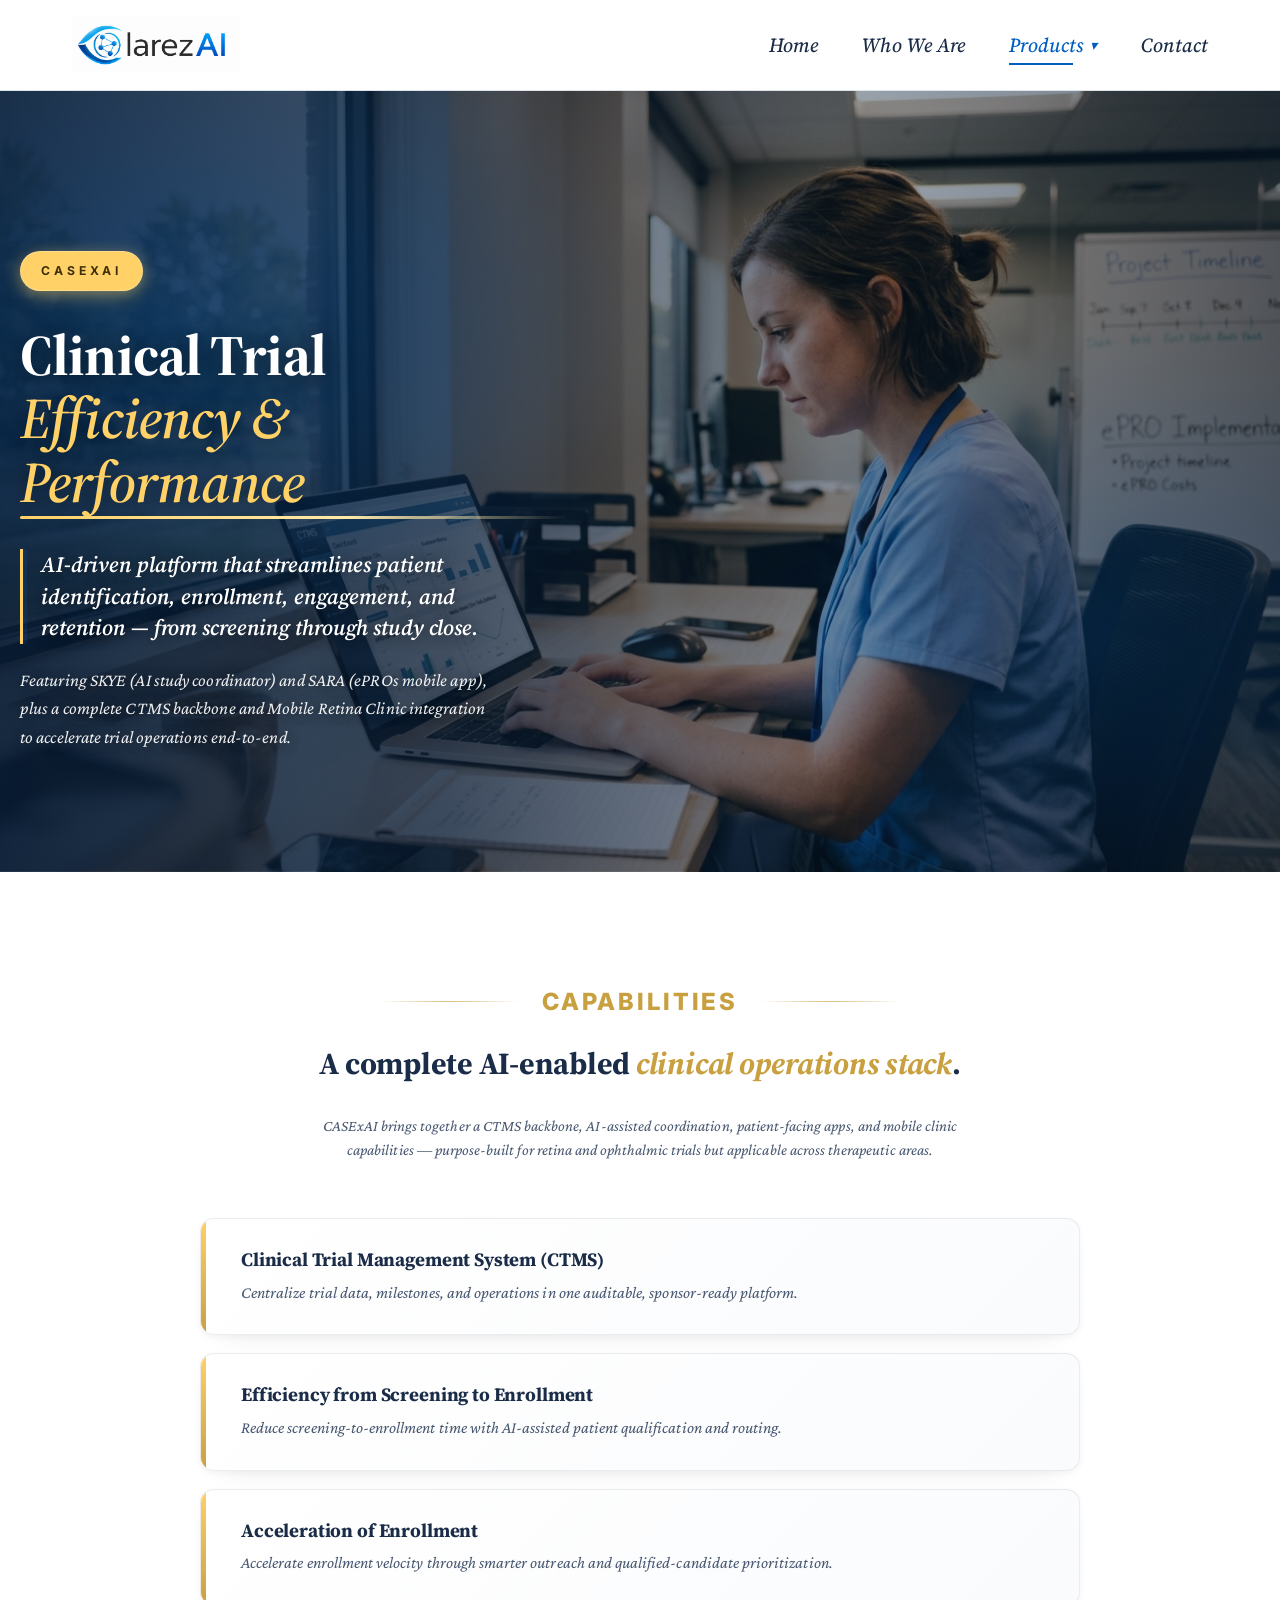
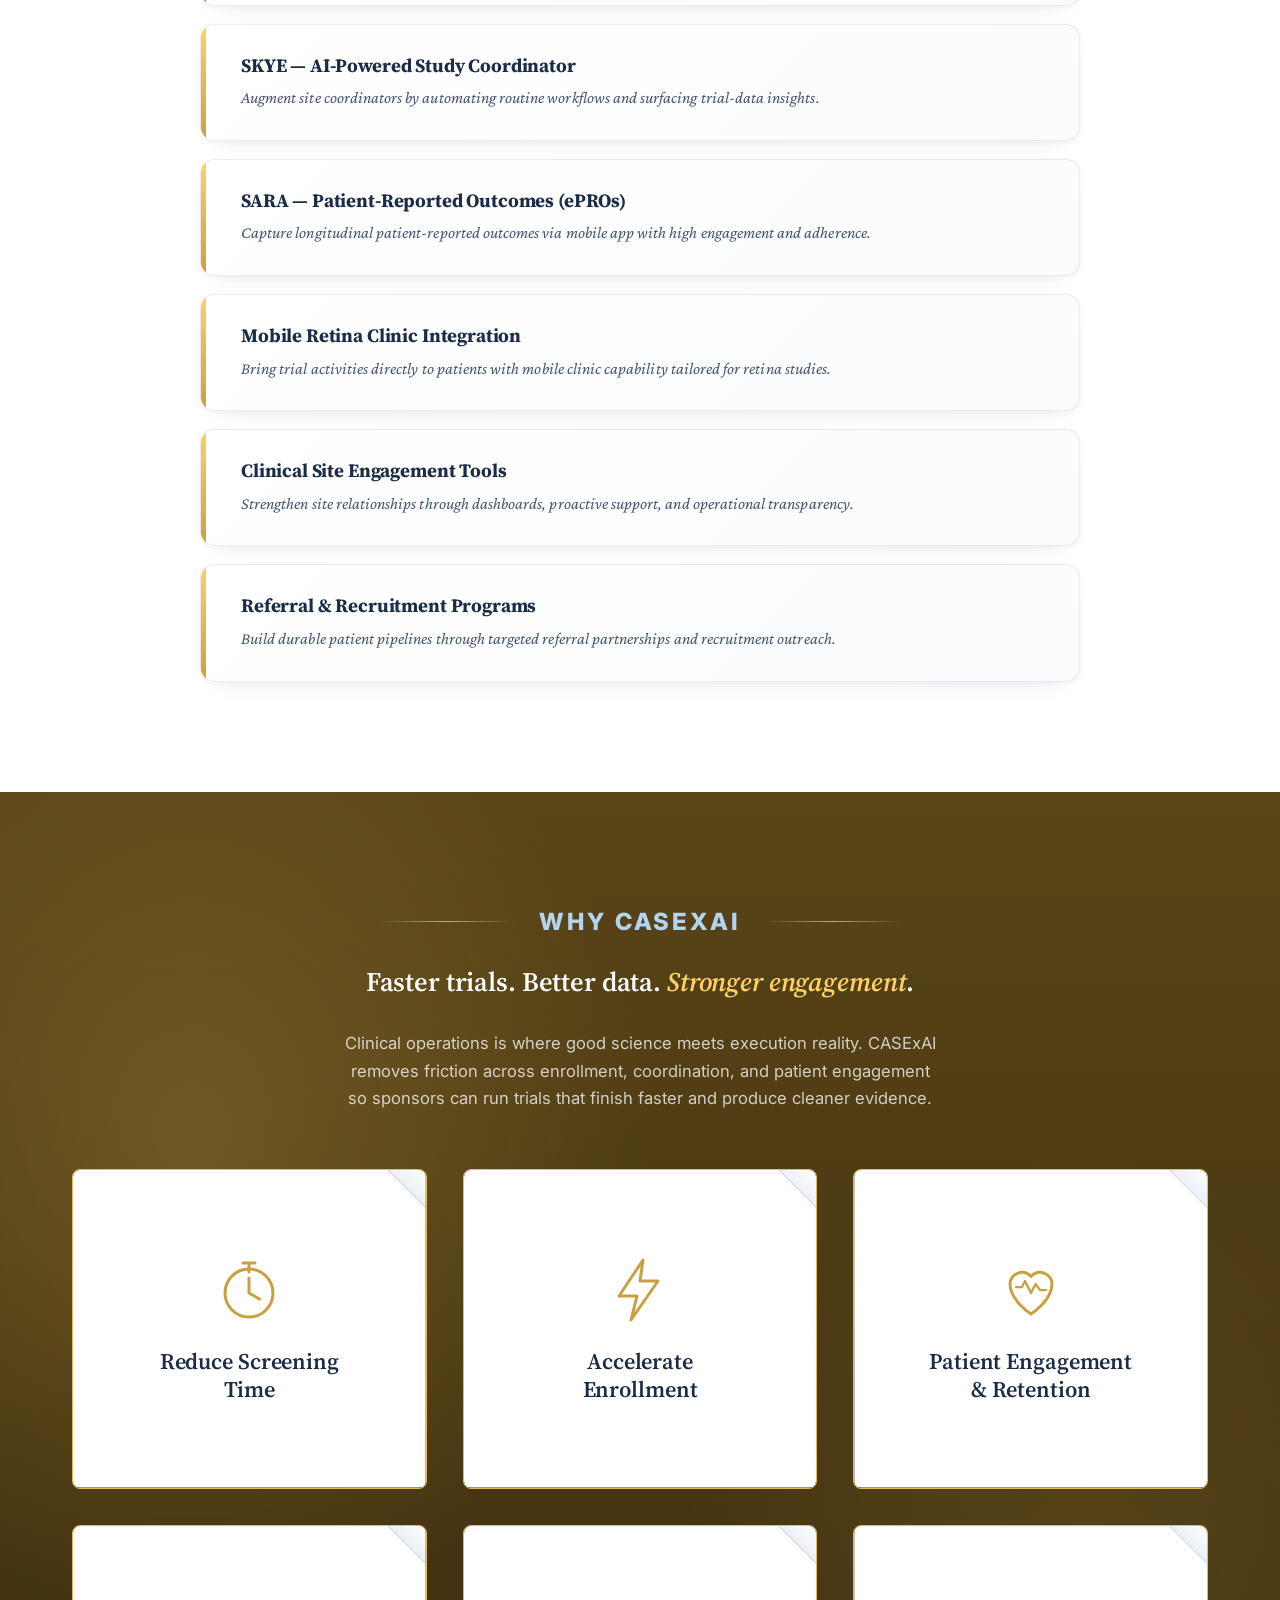
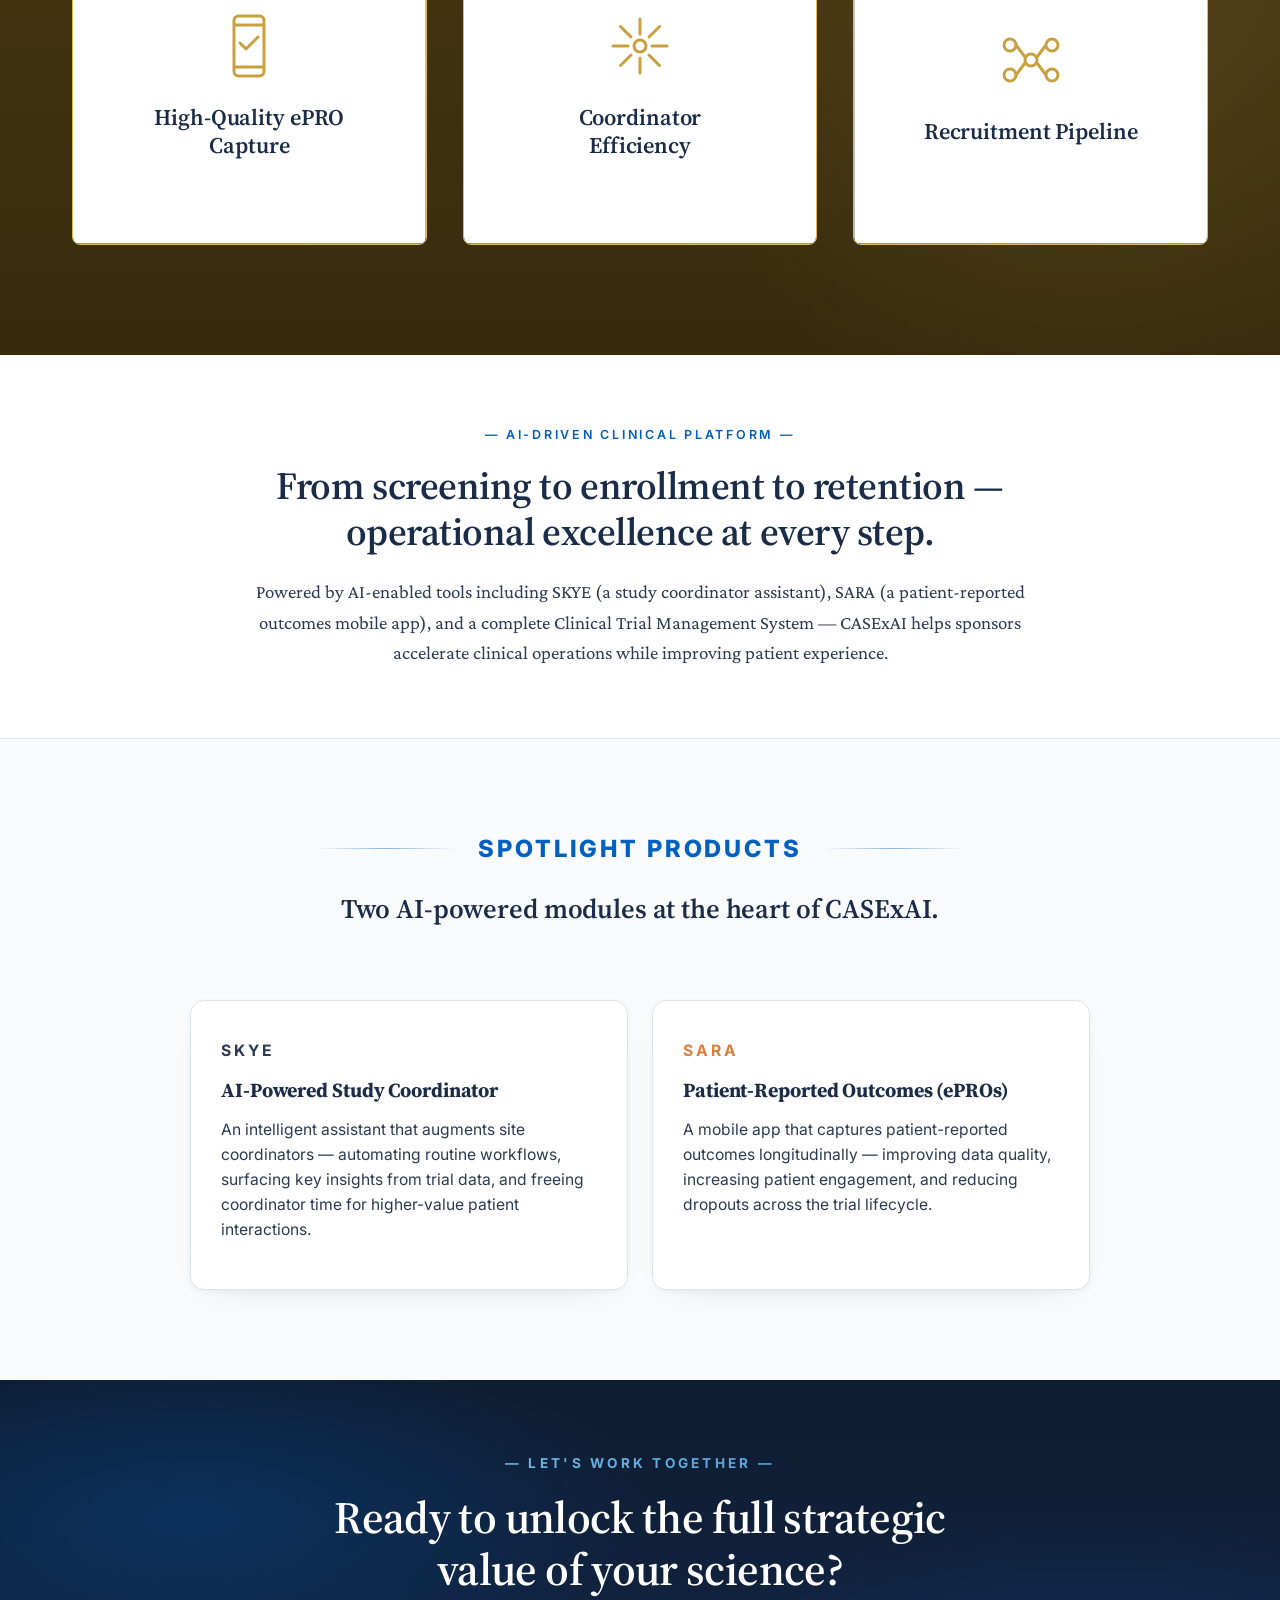
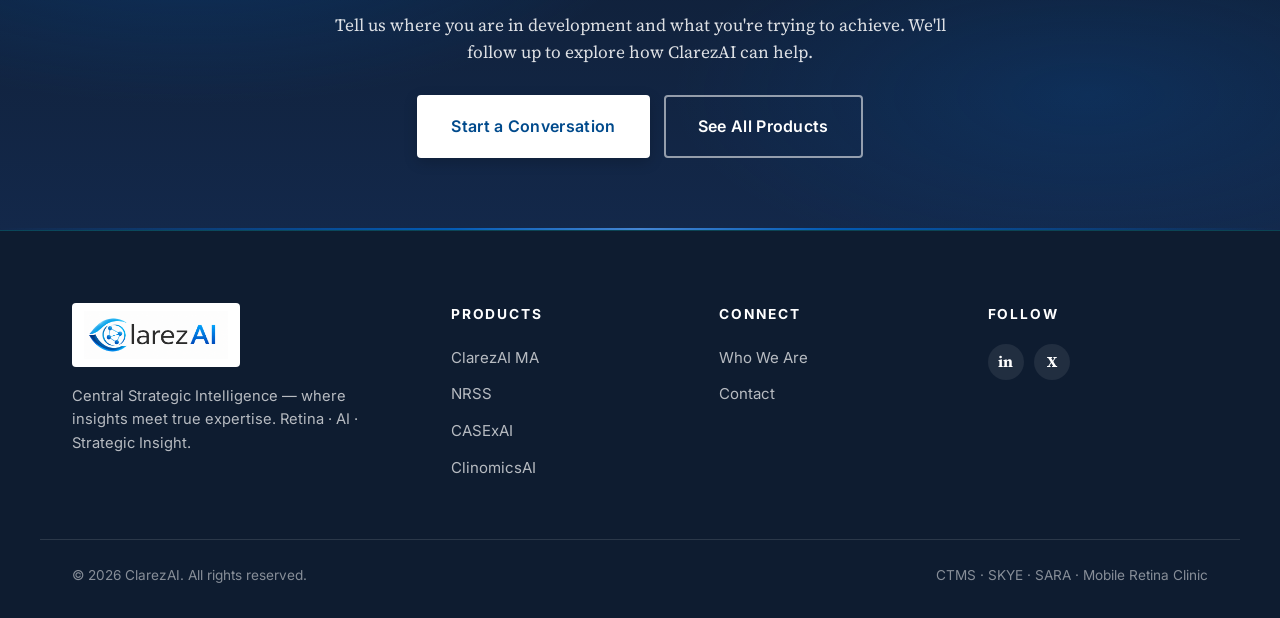
==== casexai.html @ d38abb28 "Add files via upload" ====
<!DOCTYPE html>
<html lang="en">
<head>
<meta charset="UTF-8" />
<meta name="viewport" content="width=device-width, initial-scale=1.0" />
<title>CASExAI — AI-Powered Clinical Trial Platform | ClarezAI</title>
<meta name="description" content="CASExAI is an AI-driven clinical trial platform — CTMS, SKYE study coordinator, SARA ePROs, Mobile Retina Clinic, and site engagement tools that accelerate enrollment and retention." />
<link rel="preconnect" href="https://fonts.googleapis.com" />
<link rel="preconnect" href="https://fonts.gstatic.com" crossorigin />
<link href="https://fonts.googleapis.com/css2?family=Inter:wght@300;400;500;600;700&family=Source+Serif+Pro:wght@400;600;700&family=Crimson+Pro:wght@400;500;600&display=swap" rel="stylesheet" />
<link rel="stylesheet" href="styles.css" />
<link rel="icon" href="images/ClarezAI Logo_without text.png" />
</head>
<body class="theme-casexai">

<header class="nav" id="nav">
  <div class="wrap nav__inner">
    <a class="brand" href="index.html" aria-label="ClarezAI home">
      <img src="images/ClarezAI Logo_without text.png" alt="ClarezAI" class="brand__logo" />
    </a>
    <nav class="nav__links" aria-label="Primary">
      <a href="index.html">Home</a>
      <a href="about.html">Who We Are</a>
      <div class="nav__dropdown" data-dropdown>
        <button class="nav__dropdown-toggle is-current" aria-expanded="false" aria-haspopup="true">Products <span class="nav__caret" aria-hidden="true">▾</span></button>
        <div class="nav__dropdown-menu" role="menu">
          <a href="clarezai-ma.html" role="menuitem"><strong>ClarezAI MA</strong> · Medical Affairs</a>
          <a href="nrss.html" role="menuitem"><strong>NRSS</strong> · Human Eye Model</a>
          <a href="casexai.html" class="is-current" role="menuitem"><strong>CASExAI</strong> · Clinical</a>
          <a href="clinomicsai.html" role="menuitem"><strong>ClinomicsAI</strong> · Science</a>
        </div>
      </div>
      <a href="contact.html">Contact</a>
    </nav>
    <button class="nav__toggle" id="navToggle" aria-label="Toggle menu"><span></span><span></span><span></span></button>
  </div>
</header>

<main id="top">

  <!-- ── PAGE HEADER — photo hero (matches clarezai-ma.html pattern) ── -->
  <section class="pagehead product-hero product-hero--p3 product-hero--photo" style="background-image: linear-gradient(to right, rgba(8,27,51,.92) 0%, rgba(8,27,51,.75) 35%, rgba(8,27,51,.4) 65%, rgba(8,27,51,.6) 100%), url('images/casexai-hero.png');">
    <div class="wrap pagehead__inner reveal">
      <p class="kicker product-hero__brand product-hero__brand--light">CASExAI</p>
      <h1 class="product-hero__title">Clinical Trial <em>Efficiency &amp; Performance</em></h1>
      <p class="product-hero__sub">AI-driven platform that streamlines patient identification, enrollment, engagement, and retention — from screening through study close.</p>
      <p class="pagehead__lead product-hero__lead">Featuring SKYE (AI study coordinator) and SARA (ePROs mobile app), plus a complete CTMS backbone and Mobile Retina Clinic integration to accelerate trial operations end-to-end.</p>
    </div>
  </section>

  <!-- ── CAPABILITIES — single-column list with descriptions, matches clarezai-ma.html ── -->
  <section class="cap-spotlight" id="capabilities">
    <div class="wrap">
      <header class="sec__head sec__head--center reveal replay-anim">
        <p class="kicker kicker--animated">
          <span class="kicker__line kicker__line--left" aria-hidden="true"></span>
          <span class="kicker__text">Capabilities</span>
          <span class="kicker__line kicker__line--right" aria-hidden="true"></span>
        </p>
        <h2>A complete AI-enabled <em>clinical operations stack</em>.</h2>
        <p class="sec__sub">CASExAI brings together a CTMS backbone, AI-assisted coordination, patient-facing apps, and mobile clinic capabilities — purpose-built for retina and ophthalmic trials but applicable across therapeutic areas.</p>
      </header>
      <ul class="cap-list">
        <li class="cap-list__item reveal" style="--cap-delay:.05s">
          <h3>Clinical Trial Management System (CTMS)</h3>
          <p>Centralize trial data, milestones, and operations in one auditable, sponsor-ready platform.</p>
        </li>
        <li class="cap-list__item reveal" style="--cap-delay:.12s">
          <h3>Efficiency from Screening to Enrollment</h3>
          <p>Reduce screening-to-enrollment time with AI-assisted patient qualification and routing.</p>
        </li>
        <li class="cap-list__item reveal" style="--cap-delay:.19s">
          <h3>Acceleration of Enrollment</h3>
          <p>Accelerate enrollment velocity through smarter outreach and qualified-candidate prioritization.</p>
        </li>
        <li class="cap-list__item reveal" style="--cap-delay:.26s">
          <h3>SKYE — AI-Powered Study Coordinator</h3>
          <p>Augment site coordinators by automating routine workflows and surfacing trial-data insights.</p>
        </li>
        <li class="cap-list__item reveal" style="--cap-delay:.33s">
          <h3>SARA — Patient-Reported Outcomes (ePROs)</h3>
          <p>Capture longitudinal patient-reported outcomes via mobile app with high engagement and adherence.</p>
        </li>
        <li class="cap-list__item reveal" style="--cap-delay:.40s">
          <h3>Mobile Retina Clinic Integration</h3>
          <p>Bring trial activities directly to patients with mobile clinic capability tailored for retina studies.</p>
        </li>
        <li class="cap-list__item reveal" style="--cap-delay:.47s">
          <h3>Clinical Site Engagement Tools</h3>
          <p>Strengthen site relationships through dashboards, proactive support, and operational transparency.</p>
        </li>
        <li class="cap-list__item reveal" style="--cap-delay:.54s">
          <h3>Referral &amp; Recruitment Programs</h3>
          <p>Build durable patient pipelines through targeted referral partnerships and recruitment outreach.</p>
        </li>
      </ul>
    </div>
  </section>

  <!-- ── WHY CASExAI — styled like Why Medical Affairs (dark panel + animated kicker + statement grid) ── -->
  <section class="why" id="why-casexai">
    <div class="wrap">
      <header class="sec__head sec__head--center reveal replay-anim">
        <p class="kicker kicker--animated">
          <span class="kicker__line kicker__line--left" aria-hidden="true"></span>
          <span class="kicker__text">Why CASExAI</span>
          <span class="kicker__line kicker__line--right" aria-hidden="true"></span>
        </p>
        <h2>Faster trials. Better data. <em>Stronger engagement</em>.</h2>
        <p class="sec__sub">Clinical operations is where good science meets execution reality. CASExAI removes friction across enrollment, coordination, and patient engagement so sponsors can run trials that finish faster and produce cleaner evidence.</p>
      </header>
      <div class="why__grid">
        <!-- 01 — Reduce Screening Time (stopwatch icon) -->
        <article class="why-card reveal" tabindex="0">
          <div class="why-card__back">
            <p class="why-card__reveal">Cut weeks from screening to enrollment.</p>
            <p class="why-card__detail">AI-assisted qualification routes the right candidates to the right protocols faster — shrinking the screening funnel without sacrificing data quality.</p>
          </div>
          <div class="why-card__front">
            <div class="why-card__icon" aria-hidden="true">
              <svg viewBox="0 0 48 48" fill="none"><circle cx="24" cy="26" r="16" stroke="currentColor" stroke-width="2"/><path d="M24 16v10l7 4" stroke="currentColor" stroke-width="2" stroke-linecap="round" stroke-linejoin="round"/><path d="M20 6h8M24 6v6" stroke="currentColor" stroke-width="2" stroke-linecap="round"/></svg>
            </div>
            <h3>Reduce Screening Time</h3>
          </div>
          <span class="why-card__peel" aria-hidden="true"></span>
        </article>

        <!-- 02 — Accelerate Enrollment (lightning bolt) -->
        <article class="why-card reveal" tabindex="0">
          <div class="why-card__back">
            <p class="why-card__reveal">Accelerate enrollment velocity.</p>
            <p class="why-card__detail">Smarter outreach, qualified-candidate prioritization, and referral pipeline integration get more patients enrolled per week.</p>
          </div>
          <div class="why-card__front">
            <div class="why-card__icon" aria-hidden="true">
              <svg viewBox="0 0 48 48" fill="none"><path d="M26 4L10 28h12l-4 16 18-26H24l2-14z" stroke="currentColor" stroke-width="2" stroke-linecap="round" stroke-linejoin="round"/></svg>
            </div>
            <h3>Accelerate Enrollment</h3>
          </div>
          <span class="why-card__peel" aria-hidden="true"></span>
        </article>

        <!-- 03 — Patient Engagement & Retention (heart with pulse) -->
        <article class="why-card reveal" tabindex="0">
          <div class="why-card__back">
            <p class="why-card__reveal">Keep patients engaged through study close.</p>
            <p class="why-card__detail">SARA ePROs and the Mobile Retina Clinic reduce visit burden — boosting engagement and lowering dropout rates across the trial lifecycle.</p>
          </div>
          <div class="why-card__front">
            <div class="why-card__icon" aria-hidden="true">
              <svg viewBox="0 0 48 48" fill="none"><path d="M24 40s-14-9-14-20a8 8 0 0114-5 8 8 0 0114 5c0 11-14 20-14 20z" stroke="currentColor" stroke-width="2" stroke-linejoin="round"/><path d="M14 22h4l2-4 4 8 3-6 3 4h4" stroke="currentColor" stroke-width="1.5" stroke-linecap="round" stroke-linejoin="round"/></svg>
            </div>
            <h3>Patient Engagement &amp; Retention</h3>
          </div>
          <span class="why-card__peel" aria-hidden="true"></span>
        </article>

        <!-- 04 — High-Quality ePRO (mobile phone with check) -->
        <article class="why-card reveal" tabindex="0">
          <div class="why-card__back">
            <p class="why-card__reveal">Higher-quality longitudinal ePRO capture.</p>
            <p class="why-card__detail">Digital ePRO via SARA captures patient-reported outcomes with high adherence — cleaner data with fewer manual-entry errors.</p>
          </div>
          <div class="why-card__front">
            <div class="why-card__icon" aria-hidden="true">
              <svg viewBox="0 0 48 48" fill="none"><rect x="14" y="4" width="20" height="40" rx="3" stroke="currentColor" stroke-width="2"/><path d="M14 10h20M14 38h20" stroke="currentColor" stroke-width="2"/><path d="M18 22l4 4 8-8" stroke="currentColor" stroke-width="2" stroke-linecap="round" stroke-linejoin="round"/></svg>
            </div>
            <h3>High-Quality ePRO Capture</h3>
          </div>
          <span class="why-card__peel" aria-hidden="true"></span>
        </article>

        <!-- 05 — Coordinator Efficiency (sparkle/AI icon) -->
        <article class="why-card reveal" tabindex="0">
          <div class="why-card__back">
            <p class="why-card__reveal">Coordinator capacity, freed for patient care.</p>
            <p class="why-card__detail">SKYE automates routine workflows so site coordinators can focus on high-value patient interactions instead of paperwork.</p>
          </div>
          <div class="why-card__front">
            <div class="why-card__icon" aria-hidden="true">
              <svg viewBox="0 0 48 48" fill="none"><path d="M24 6v10M24 32v10M6 24h10M32 24h10M11 11l7 7M30 30l7 7M11 37l7-7M30 18l7-7" stroke="currentColor" stroke-width="2" stroke-linecap="round"/><circle cx="24" cy="24" r="4" stroke="currentColor" stroke-width="2"/></svg>
            </div>
            <h3>Coordinator Efficiency</h3>
          </div>
          <span class="why-card__peel" aria-hidden="true"></span>
        </article>

        <!-- 06 — Recruitment Pipeline (network nodes) -->
        <article class="why-card reveal" tabindex="0">
          <div class="why-card__back">
            <p class="why-card__reveal">A durable recruitment pipeline.</p>
            <p class="why-card__detail">Targeted referral partnerships and site engagement tools build sustainable patient pipelines that scale across studies and indications.</p>
          </div>
          <div class="why-card__front">
            <div class="why-card__icon" aria-hidden="true">
              <svg viewBox="0 0 48 48" fill="none"><circle cx="10" cy="14" r="4" stroke="currentColor" stroke-width="2"/><circle cx="10" cy="34" r="4" stroke="currentColor" stroke-width="2"/><circle cx="24" cy="24" r="4" stroke="currentColor" stroke-width="2"/><circle cx="38" cy="14" r="4" stroke="currentColor" stroke-width="2"/><circle cx="38" cy="34" r="4" stroke="currentColor" stroke-width="2"/><path d="M14 14l6 8M14 34l6-8M28 22l6-8M28 26l6 8" stroke="currentColor" stroke-width="2"/></svg>
            </div>
            <h3>Recruitment Pipeline</h3>
          </div>
          <span class="why-card__peel" aria-hidden="true"></span>
        </article>
      </div>
    </div>
  </section>

  <!-- ── INTRO (kept from original page) ── -->
  <section class="product-intro">
    <div class="wrap product-intro__inner reveal">
      <p class="kicker">— AI-Driven Clinical Platform —</p>
      <h2>From screening to enrollment to retention — operational excellence at every step.</h2>
      <p class="lead">Powered by AI-enabled tools including SKYE (a study coordinator assistant), SARA (a patient-reported outcomes mobile app), and a complete Clinical Trial Management System — CASExAI helps sponsors accelerate clinical operations while improving patient experience.</p>
    </div>
  </section>

  <section class="pillars">
    <div class="wrap">
      <header class="sec__head sec__head--center reveal">
        <p class="kicker kicker--animated">
          <span class="kicker__line kicker__line--left" aria-hidden="true"></span>
          <span class="kicker__text">Spotlight Products</span>
          <span class="kicker__line kicker__line--right" aria-hidden="true"></span>
        </p>
        <h2>Two AI-powered modules at the heart of CASExAI.</h2>
      </header>
      <div class="pillars__grid pillars__grid--two">
        <article class="pillar-card pillar-card--p1 reveal">
          <p class="pillar-card__tag">SKYE</p>
          <h3>AI-Powered Study Coordinator</h3>
          <p>An intelligent assistant that augments site coordinators — automating routine workflows, surfacing key insights from trial data, and freeing coordinator time for higher-value patient interactions.</p>
        </article>
        <article class="pillar-card pillar-card--p2 reveal">
          <p class="pillar-card__tag">SARA</p>
          <h3>Patient-Reported Outcomes (ePROs)</h3>
          <p>A mobile app that captures patient-reported outcomes longitudinally — improving data quality, increasing patient engagement, and reducing dropouts across the trial lifecycle.</p>
        </article>
      </div>
    </div>
  </section>

  <section class="cta">
    <div class="wrap cta__inner reveal">
      <p class="cta__eyebrow">— Let's Work Together —</p>
      <h2>Ready to unlock the full strategic value of your science?</h2>
      <p class="cta__lead">Tell us where you are in development and what you're trying to achieve. We'll follow up to explore how ClarezAI can help.</p>
      <div class="cta__actions">
        <a href="contact.html" class="btn btn--solid btn--lg">Start a Conversation</a>
        <a href="index.html#products" class="btn btn--ghost btn--lg">See All Products</a>
      </div>
    </div>
  </section>

</main>

<footer class="footer">
  <div class="wrap footer__top">
    <div class="footer__col footer__brand">
      <img src="images/ClarezAI Logo_without text.png" alt="ClarezAI" class="footer__logo" />
      <p>Central Strategic Intelligence — where insights meet true expertise. Retina · AI · Strategic Insight.</p>
    </div>
    <div class="footer__col">
      <h4>Products</h4>
      <ul>
        <li><a href="clarezai-ma.html">ClarezAI MA</a></li>
        <li><a href="nrss.html">NRSS</a></li>
        <li><a href="casexai.html">CASExAI</a></li>
        <li><a href="clinomicsai.html">ClinomicsAI</a></li>
      </ul>
    </div>
    <div class="footer__col">
      <h4>Connect</h4>
      <ul>
        <li><a href="about.html">Who We Are</a></li>
        <li><a href="contact.html">Contact</a></li>
      </ul>
    </div>
    <div class="footer__col">
      <h4>Follow</h4>
      <ul class="footer__social">
        <li><a href="#" aria-label="LinkedIn">in</a></li>
        <li><a href="#" aria-label="Twitter / X">X</a></li>
      </ul>
    </div>
  </div>
  <div class="wrap footer__bottom">
    <span>© 2026 ClarezAI. All rights reserved.</span>
    <span>CTMS · SKYE · SARA · Mobile Retina Clinic</span>
  </div>
</footer>

<script src="script.js"></script>
</body>
</html>
---- styles.css ----
/* ░░░░░░░░░░░░░░░░░░░░░░░░░░░░░░░░░░░░░░░░░░░░░░░░░░░
   ClarezAI — Lockwood-inspired site
   Teal + Navy on light, clean cards, modern serif/sans pairing
   ░░░░░░░░░░░░░░░░░░░░░░░░░░░░░░░░░░░░░░░░░░░░░░░░░░░ */

:root{
  --navy:      #1a2c47;
  --navy-deep: #0e1c30;
  --navy-soft: #2a3e5c;
  --teal:      #0060c0;   /* primary accent — derived from the "AI" of the logo */
  --teal-dk:   #004a8c;
  --teal-soft: #b3d4f0;
  --bg:        #ffffff;
  --bg-2:      #f3f4f6;
  --bg-3:      #eaeef2;
  --text:      #3b4a5e;
  --muted:     #7a8896;
  --rule:      #dde3eb;

  --serif: "Source Serif Pro", Georgia, serif;
  --sans:  "Inter", -apple-system, BlinkMacSystemFont, "Segoe UI", sans-serif;

  --maxw: 1200px;
  --ease: cubic-bezier(.22,.61,.36,1);
}

*{box-sizing:border-box;margin:0;padding:0}
html{scroll-behavior:smooth}
body{
  font-family:var(--sans);
  background:var(--bg);
  color:var(--text);
  line-height:1.65;
  font-size:16px;
  -webkit-font-smoothing:antialiased;
  overflow-x:hidden;
}
.wrap{max-width:var(--maxw);margin:0 auto;padding:0 32px}
a{color:inherit;text-decoration:none}
img{max-width:100%;display:block}

::selection{background:var(--teal);color:#fff}

/* ── shared section components ── */
.kicker{
  font-family:var(--sans);
  font-size:.78rem;
  font-weight:600;
  letter-spacing:.22em;
  text-transform:uppercase;
  color:var(--teal);
  margin-bottom:18px;
}
h2{
  font-family:var(--serif);
  font-weight:700;
  font-size:clamp(1.9rem,3.8vw,2.8rem);
  line-height:1.18;
  color:var(--navy);
  letter-spacing:-.012em;
}
h3{
  font-family:var(--serif);
  font-weight:600;
  font-size:1.3rem;
  line-height:1.32;
  color:var(--navy);
  letter-spacing:-.005em;
}
.lead{
  font-family:var(--sans);
  font-size:1.05rem;
  font-weight:400;
  color:#111111;
  line-height:1.65;
  margin-top:18px;
}
.lead + .lead{margin-top:16px}

/* Stylish editorial lead used in the About / prop section */
.prop__lead{
  font-family:'Crimson Pro',Georgia,serif;
  font-size:clamp(1.2rem,1.7vw,1.45rem);
  font-weight:400;
  color:#0e1c30;
  line-height:1.55;
  letter-spacing:-.003em;
  margin:24px auto 0;
  max-width:62ch;
}
.prop__lead em{
  font-style:italic;
  font-weight:500;
  color:var(--navy);
}
.prop__lead .prop__brand{
  font-family:var(--serif);
  font-weight:700;
  font-style:normal;
  letter-spacing:.005em;
  color:var(--navy);
  white-space:nowrap;
}
.prop__lead .prop__brand-ai{color:var(--teal);margin-left:1px}
.prop__lead .prop__accent{
  font-style:italic;
  font-weight:600;
  background:linear-gradient(90deg,var(--teal) 0%,var(--teal-dk) 100%);
  -webkit-background-clip:text;
  background-clip:text;
  -webkit-text-fill-color:transparent;
  position:relative;
}
.prop__lead .prop__accent::after{
  content:"";
  position:absolute;
  left:0;right:0;bottom:-3px;
  height:2px;
  background:linear-gradient(90deg,transparent,var(--teal),transparent);
  border-radius:2px;
  opacity:.55;
}
.sec__head{margin-bottom:56px;max-width:720px}
.sec__head--center{margin-inline:auto;text-align:center}
.sec__sub{
  font-size:1.04rem;
  color:var(--muted);
  margin-top:14px;
  max-width:60ch;
}
.sec__head--center .sec__sub{margin-inline:auto}

/* ── buttons ── */
.btn{
  display:inline-flex;
  align-items:center;
  gap:8px;
  font-family:var(--sans);
  font-size:.95rem;
  font-weight:600;
  padding:13px 26px;
  border-radius:4px;
  border:2px solid transparent;
  cursor:pointer;
  letter-spacing:.02em;
  transition:all .25s var(--ease);
  white-space:nowrap;
}
.btn--lg{padding:16px 32px;font-size:1rem}
.btn--solid{background:var(--teal);color:#fff;border-color:var(--teal)}
.btn--solid:hover{background:var(--teal-dk);border-color:var(--teal-dk);transform:translateY(-2px);box-shadow:0 12px 28px -12px rgba(0,96,192,.55)}
.btn--ghost{background:transparent;color:var(--navy);border-color:var(--navy)}
.btn--ghost:hover{background:var(--navy);color:#fff;transform:translateY(-2px)}

.link-arrow{
  display:inline-flex;
  align-items:center;
  gap:6px;
  font-weight:600;
  color:var(--teal);
  font-size:.95rem;
  letter-spacing:.01em;
  transition:gap .25s var(--ease),color .25s var(--ease);
  margin-top:18px;
}
.link-arrow:hover{color:var(--teal-dk);gap:12px}

/* ─────────────────────────────────────────
   NAVIGATION
   ───────────────────────────────────────── */
.nav{
  position:sticky;
  top:0;
  z-index:100;
  background:rgba(255,255,255,.97);
  border-bottom:1px solid var(--rule);
  backdrop-filter:blur(10px);
}
.nav__inner{display:flex;align-items:center;justify-content:space-between;height:90px}
.brand__logo{height:56px;width:auto;transition:transform .25s var(--ease)}
.brand:hover .brand__logo{transform:translateY(-1px)}
.nav__links{display:flex;align-items:center;gap:44px}
.nav__links a{
  font-family:var(--serif);
  font-style:italic;
  font-size:1.25rem;
  font-weight:500;
  color:var(--navy);
  letter-spacing:.005em;
  position:relative;
  transition:color .2s var(--ease);
}
.nav__links a::after{
  content:"";
  position:absolute;
  left:0;right:100%;bottom:-4px;
  height:2px;background:var(--teal);
  transition:right .25s var(--ease);
}
.nav__links a:hover{color:var(--teal)}
.nav__links a:hover::after{right:0}
.nav__cta{
  background:var(--teal);
  color:#fff !important;
  padding:10px 22px;
  border-radius:4px;
  font-weight:600;
}
.nav__cta:hover{background:var(--teal-dk);transform:translateY(-1px)}
.nav__toggle{display:none;background:none;border:none;cursor:pointer;width:32px;height:28px;flex-direction:column;gap:6px;align-items:center;justify-content:center}
.nav__toggle span{width:24px;height:2px;background:var(--navy);transition:transform .25s var(--ease)}

/* ─────────────────────────────────────────
   HERO — exactly as in Initial Code for Design 2
   ───────────────────────────────────────── */
.hero{position:relative;padding:0 0 22vh;overflow:hidden;aspect-ratio:1365/768;min-height:420px;display:flex;flex-direction:column;justify-content:flex-end;background-color:#0a1428}
.hero__bg{position:absolute;inset:0;background-image:url('images/home-hero.png');background-size:contain;background-position:center;background-repeat:no-repeat;background-color:#0a1428;pointer-events:none}
.hero__particles{position:absolute;inset:0;width:100%;height:100%;pointer-events:none;mix-blend-mode:screen}
.hero__veil{position:absolute;inset:0;background:
  linear-gradient(90deg, rgba(8,20,40,.85) 0%, rgba(8,20,40,.62) 28%, rgba(8,20,40,.18) 52%, transparent 72%),
  linear-gradient(180deg, transparent 94%, var(--bg) 100%);
  pointer-events:none}
.hero__inner{position:relative;max-width:620px;margin:0 0 0 8%;text-align:left;padding-bottom:0}

/* Editorial premium title — Source Serif Pro with cyan-teal gradient on the italic accent */
.hero__title{
  font-family:'Source Serif Pro',Georgia,serif;
  font-weight:600;
  font-size:clamp(2.2rem,4vw,3.6rem);
  line-height:1.08;
  letter-spacing:-.018em;
  color:#f4f9ff;
  text-shadow:0 2px 28px rgba(8,20,40,.85),0 0 60px rgba(8,20,40,.4);
  margin:0;
}
.hero__title em{
  font-family:'Crimson Pro','Source Serif Pro',Georgia,serif;
  font-style:italic;
  font-weight:700;
  background:linear-gradient(120deg,#00D1D1 0%,#4a90e2 60%,#7fc9dc 100%);
  -webkit-background-clip:text;background-clip:text;-webkit-text-fill-color:transparent;
  -webkit-text-stroke:0.7px rgba(212,220,232,.85);
  paint-order:stroke fill;
  text-shadow:none;
  filter:drop-shadow(0 0 28px rgba(0,209,209,.55))
         drop-shadow(0 0 10px rgba(212,220,232,.4))
         drop-shadow(0 2px 6px rgba(8,20,40,.45));
}

/* Lead paragraph — Source Serif Pro for elegant editorial reading */
.hero__lead{
  font-family:'Source Serif Pro',Georgia,serif;
  font-style:normal;
  font-weight:400;
  font-size:clamp(1.24rem,1.75vw,1.55rem);
  color:#f4f8ff;
  max-width:56ch;
  margin:30px 0 0;
  text-shadow:0 2px 14px rgba(8,20,40,.95),0 0 28px rgba(8,20,40,.7),0 1px 2px rgba(0,0,0,.5);
  line-height:1.55;
  letter-spacing:-.005em;
}
.hero__lead em{
  font-family:'Crimson Pro',Georgia,serif;
  font-style:italic;
  font-weight:500;
  color:#b3e8e8;
  text-shadow:0 0 16px rgba(0,209,209,.4),0 2px 14px rgba(8,20,40,.85);
}
.hero__lead-brand{
  font-family:'Source Serif Pro',Georgia,serif;
  font-size:1.12em;
  font-weight:700;
  font-style:normal;
  letter-spacing:-.012em;
  color:#ffffff;
  text-shadow:0 2px 18px rgba(8,20,40,.75);
  padding:0 .04em;
}
.hero__lead-brand__ai{
  background:linear-gradient(120deg,#00D1D1 0%,#4a90e2 100%);
  -webkit-background-clip:text;background-clip:text;-webkit-text-fill-color:transparent;
  filter:drop-shadow(0 0 22px rgba(0,209,209,.55));
}

/* ─────────────────────────────────────────
   VALUE PROPOSITION
   ───────────────────────────────────────── */
.prop{padding:68px 0;background:var(--bg)}
.prop__inner{
  display:grid;
  grid-template-columns:1.2fr .8fr;
  gap:80px;
  align-items:center;
}
.prop__inner--solo{display:block;max-width:880px;margin:0 auto;text-align:center}
.prop__inner--solo .prop__copy{max-width:none}
.prop__inner--solo .prop__copy .lead{margin-left:auto;margin-right:auto;max-width:64ch}

/* Split layout — image on the left, copy on the right (used on Who We Are) */
.prop__split{
  display:grid;
  grid-template-columns:0.95fr 1.15fr;
  gap:60px;
  align-items:center;
}
.prop__visual{
  margin:0;
  position:relative;
  max-width:430px;
  width:100%;
  justify-self:center;
  border-radius:12px;
  overflow:hidden;
  background:linear-gradient(135deg,var(--navy-deep) 0%,#08213e 100%);
  box-shadow:0 2px 8px rgba(14,28,48,.06),0 24px 60px -28px rgba(0,30,68,.45);
}
.prop__visual img{
  display:block;
  width:100%;
  height:auto;
  aspect-ratio:1/1;
  object-fit:cover;
  object-position:center;
}
.prop__split .prop__copy{max-width:none}
.prop__split .prop__copy h2{margin-bottom:18px;text-align:left}
.prop__split .prop__copy .lead{margin-left:0;margin-right:0;max-width:58ch;text-align:left}
@media (max-width:900px){
  .prop__split{grid-template-columns:1fr;gap:36px}
  .prop__visual{max-width:360px;margin:0 auto}
}
.prop__copy h2{margin-bottom:20px}
.prop__h2{font-family:var(--serif);font-weight:600;font-size:clamp(1.25rem,2vw,1.65rem);line-height:1.25;letter-spacing:-.005em;color:var(--navy);margin-bottom:22px;padding-bottom:0}
.prop__h2::after{display:none !important}

/* Animated kicker — section labels with a one-shot light traveling along each side toward the text */
.kicker--animated{
  display:flex;
  align-items:center;
  justify-content:center;
  gap:22px;
  width:fit-content;
  margin:0 auto 24px;
  font-family:var(--sans);
  font-size:clamp(1.35rem,1.85vw,1.7rem);
  font-weight:800;
  letter-spacing:.12em;
  text-transform:uppercase;
  color:var(--teal);
}
.kicker__text{white-space:nowrap}
.kicker__line{
  position:relative;
  display:block;
  width:clamp(70px,11vw,140px);
  height:1px;
  background:linear-gradient(90deg,rgba(0,96,192,0) 0%,rgba(0,96,192,.45) 50%,rgba(0,96,192,0) 100%);
  overflow:visible;
}
.kicker__line::before{
  content:"";
  position:absolute;
  top:50%;
  width:9px;
  height:9px;
  margin-top:-4.5px;
  border-radius:50%;
  background:var(--teal);
  box-shadow:
    0 0 8px 2px rgba(0,96,192,.65),
    0 0 18px 4px rgba(0,96,192,.4),
    0 0 36px 10px rgba(0,96,192,.18);
  opacity:0;
  left:-4px;
}
.kicker__line--right::before{left:calc(100% - 4px)}
/* fire the light each time the section enters the viewport */
.replay-anim.in-view .kicker__line--left::before{
  animation:kickerLightToCenter 2.4s cubic-bezier(.5,.05,.3,1) .35s 1 forwards;
}
.replay-anim.in-view .kicker__line--right::before{
  animation:kickerLightFromCenter 2.4s cubic-bezier(.5,.05,.3,1) .35s 1 forwards;
}
@keyframes kickerLightToCenter{
  0%   {left:-4px;opacity:0}
  12%  {opacity:1}
  85%  {opacity:1}
  100% {left:calc(100% - 4px);opacity:0}
}
@keyframes kickerLightFromCenter{
  0%   {left:calc(100% - 4px);opacity:0}
  12%  {opacity:1}
  85%  {opacity:1}
  100% {left:-4px;opacity:0}
}
@media (prefers-reduced-motion: reduce){
  .replay-anim.in-view .kicker__line--left::before,
  .replay-anim.in-view .kicker__line--right::before{animation:none;opacity:0}
}

/* h2 entrance — one-shot underline sweep when the section reveals */
.sec__head h2,
.contact__title,
.pagehead__inner h1{
  position:relative;
  padding-bottom:18px;
  font-size:clamp(1.25rem,2.1vw,1.75rem);
  font-weight:600;
  line-height:1.25;
  letter-spacing:-.005em;
}
.sec__head h2::after,
.contact__title::after,
.pagehead__inner h1::after{
  content:"";
  position:absolute;
  left:50%;
  bottom:2px;
  width:0;
  height:2px;
  background:linear-gradient(90deg,transparent,var(--teal) 35%,var(--teal) 65%,transparent);
  box-shadow:0 0 12px rgba(0,96,192,.55);
  transform:translateX(-50%);
  transition:width 1.1s cubic-bezier(.5,.05,.3,1) .55s;
}
.replay-anim.in-view .sec__head h2::after,
.replay-anim.in-view .contact__title::after,
.replay-anim.in-view .pagehead__inner h1::after{
  width:140px;
}
/* the prop__h2 sits inside .prop__copy.reveal so the selector above already matches */
.sec__head:not(.sec__head--center) h2::after,
.sec__head:not(.sec__head--center) h2{text-align:inherit}
@media (prefers-reduced-motion: reduce){
  .sec__head h2::after,
  .contact__title::after,
  .pagehead__inner h1::after{transition:none;width:140px}
}
.prop__stats{display:flex;flex-direction:column;gap:24px}
.stat{
  background:var(--bg-2);
  border-left:4px solid var(--teal);
  padding:24px 28px;
  border-radius:0 4px 4px 0;
}
.stat__num{
  display:block;
  font-family:var(--serif);
  font-size:1.65rem;
  font-weight:700;
  color:var(--navy);
  line-height:1.1;
  margin-bottom:6px;
}
.stat__label{
  display:block;
  font-size:.88rem;
  color:var(--muted);
  letter-spacing:.04em;
  text-transform:uppercase;
  font-weight:500;
}

/* ─────────────────────────────────────────
   CORE CAPABILITIES (3 cards)
   ───────────────────────────────────────── */
.caps{padding:68px 0;background:var(--bg-2)}
.caps__grid{
  display:grid;
  grid-template-columns:repeat(3,1fr);
  gap:32px;
  counter-reset:capn;
}
.cap-card{
  position:relative;
  background:#fff;
  padding:0 0 36px;
  border:1px solid var(--rule);
  border-radius:8px;
  overflow:hidden;
  box-shadow:0 2px 6px rgba(14,28,48,.04),0 14px 34px -22px rgba(14,28,48,.12);
  transition:transform .4s var(--ease),box-shadow .4s var(--ease),border-color .4s var(--ease);
  display:flex;
  flex-direction:column;
  counter-increment:capn;
}
.cap-card::before{
  content:"";
  position:absolute;
  top:0;left:0;
  height:3px;
  width:48px;
  background:linear-gradient(90deg,var(--teal),var(--teal-dk));
  border-radius:0 0 3px 0;
  transition:width .45s var(--ease);
  z-index:2;
}
.cap-card:hover{
  transform:translateY(-8px);
  box-shadow:0 6px 12px rgba(14,28,48,.06),0 28px 60px -24px rgba(0,96,192,.32);
  border-color:rgba(0,96,192,.25);
}
.cap-card:hover::before{width:100%}
.cap-card__img{
  position:relative;
  background:var(--navy-deep);
  aspect-ratio:5/3;
  overflow:hidden;
}
.cap-card__img img{
  width:100%;
  height:100%;
  object-fit:cover;
  transition:transform .6s var(--ease);
}
.cap-card:hover .cap-card__img img{transform:scale(1.04)}
.cap-card__img::after{
  content:"";
  position:absolute;
  inset:0;
  background:linear-gradient(180deg,transparent 60%,rgba(255,255,255,.55) 100%);
  pointer-events:none;
}
.cap-card h3{
  margin:30px 32px 14px;
  font-family:'Source Serif Pro',Georgia,serif;
  font-size:1.28rem;
  font-weight:600;
  letter-spacing:-.008em;
  line-height:1.24;
  color:var(--navy);
}
.cap-card p{
  margin:0 32px;
  font-family:'Source Serif Pro',Georgia,serif;
  font-weight:400;
  color:#2b3a52;
  font-size:1.12rem;
  line-height:1.62;
  letter-spacing:-.003em;
}

/* Black sub-text under "Our Products" heading */
.caps .sec__sub{
  font-family:'Source Serif Pro',Georgia,serif;
  font-style:normal;
  font-weight:500;
  font-size:1.1rem;
  line-height:1.55;
  color:#0a1428;
  letter-spacing:-.003em;
  max-width:680px;
  margin-top:18px;
  margin-inline:auto;
  text-align:center;
}
.cap-card .link-arrow{
  margin:22px 32px 0;
  align-self:flex-start;
  font-size:.85rem;
  font-weight:600;
  letter-spacing:.04em;
  color:var(--teal);
  position:relative;
  padding-bottom:2px;
}
.cap-card .link-arrow::after{
  content:"";
  position:absolute;
  left:0;bottom:-2px;
  width:0;height:1.5px;
  background:var(--teal);
  transition:width .35s var(--ease);
}
.cap-card:hover .link-arrow::after{width:100%}

/* ─────────────────────────────────────────
   PARTNERS / AFFILIATED LOGOS STRIP
   ───────────────────────────────────────── */
.partners{padding:48px 0;background:var(--bg);border-top:1px solid var(--rule);border-bottom:1px solid var(--rule)}
.partners__heading{
  text-align:center;
  font-size:.85rem;
  letter-spacing:.18em;
  text-transform:uppercase;
  font-weight:600;
  color:var(--muted);
  margin-bottom:40px;
}
.partners__grid{
  display:grid;
  grid-template-columns:repeat(5,1fr);
  gap:28px;
  align-items:center;
}
.partners__logo{
  text-align:center;
  font-family:var(--serif);
  font-weight:700;
  font-size:.95rem;
  letter-spacing:.12em;
  color:var(--navy);
  padding:18px 12px;
  border:1px solid var(--rule);
  border-radius:4px;
  opacity:.7;
  transition:opacity .25s var(--ease),border-color .25s var(--ease);
}
.partners__logo span{display:block;color:var(--teal);font-size:.78rem;letter-spacing:.16em;margin-top:4px}
.partners__logo:hover{opacity:1;border-color:var(--teal)}

/* ─────────────────────────────────────────
   WHY CLAREZAI (6 pillars)
   ───────────────────────────────────────── */
.why{
  padding:110px 0;
  background:
    radial-gradient(60% 70% at 15% 30%, rgba(255,255,255,.12), transparent 60%),
    radial-gradient(50% 60% at 85% 70%, rgba(255,255,255,.06), transparent 65%),
    linear-gradient(180deg,#0060c0 0%,#004a8c 100%);
  color:#fff;
}
/* on the royal-blue panels, swap kicker + underline to white so they read against the gradient */
.why .kicker--animated,
.cta .kicker--animated{color:#ffffff}
.why .kicker__line,
.cta .kicker__line{background:linear-gradient(90deg,rgba(255,255,255,0) 0%,rgba(255,255,255,.55) 50%,rgba(255,255,255,0) 100%)}
.why .kicker__line::before,
.cta .kicker__line::before{
  background:#ffffff;
  box-shadow:
    0 0 8px 2px rgba(255,255,255,.7),
    0 0 18px 4px rgba(255,255,255,.45),
    0 0 36px 10px rgba(255,255,255,.18);
}
.why .sec__head h2{color:#ffffff}
.why .sec__head h2::after{
  background:linear-gradient(90deg,transparent,#ffffff 35%,#ffffff 65%,transparent);
  box-shadow:0 0 12px rgba(255,255,255,.55);
}
.why .kicker{color:var(--teal-soft)}
.why h2{color:#fff}
.why .sec__sub{color:rgba(255,255,255,.75)}
.why__grid{
  display:grid;
  grid-template-columns:repeat(3,1fr);
  gap:36px;
}
.why-card{
  position:relative;
  border:1.5px solid rgba(255,255,255,.9);
  border-radius:8px;
  overflow:hidden;
  min-height:320px;
  cursor:pointer;
  outline:none;
  background:transparent;
  transition:transform .35s var(--ease),box-shadow .35s var(--ease);
}
.why-card:hover{
  transform:translateY(-4px);
  box-shadow:0 18px 38px -18px rgba(0,15,40,.55);
}
/* BACK (revealed on peel) — brand-blue gradient matching the new .why section background */
.why-card__back{
  position:absolute;
  inset:0;
  background:
    radial-gradient(60% 70% at 15% 30%, rgba(255,255,255,.14), transparent 60%),
    radial-gradient(50% 60% at 85% 70%, rgba(255,255,255,.08), transparent 65%),
    linear-gradient(180deg,#0060c0 0%,#004a8c 100%);
  padding:38px 28px;
  display:flex;
  flex-direction:column;
  align-items:center;
  justify-content:center;
  text-align:center;
}
/* decorative white accents above + below the reveal text */
.why-card__back::before,
.why-card__back::after{
  content:"";
  position:absolute;
  left:50%;
  width:42px;
  height:2px;
  background:linear-gradient(90deg,transparent,rgba(179,212,240,.85),transparent);
  transform:translateX(-50%);
  border-radius:2px;
}
.why-card__back::before{top:24px}
.why-card__back::after{bottom:24px}
.why-card__reveal{
  color:#ffffff;
  font-family:var(--serif);
  font-style:italic;
  font-weight:600;
  font-size:1.25rem;
  line-height:1.4;
  letter-spacing:-.002em;
  max-width:24ch;
  margin:0;
}
.why-card__detail{
  margin:16px 0 0;
  color:rgba(255,255,255,.88);
  font-family:var(--sans);
  font-size:.98rem;
  font-weight:400;
  line-height:1.55;
  max-width:32ch;
}
/* FRONT (resting) — white with navy text & royal-blue icon */
.why-card__front{
  position:absolute;
  inset:0;
  padding:34px 28px;
  text-align:center;
  background:#ffffff;
  clip-path:polygon(0 0, calc(100% - 38px) 0, 100% 38px, 100% 100%, 0 100%);
  transition:clip-path .65s cubic-bezier(.6,.04,.3,1);
  z-index:2;
  display:flex;
  flex-direction:column;
  align-items:center;
  justify-content:center;
}
.why-card:hover .why-card__front,
.why-card:focus .why-card__front,
.why-card.is-peeled .why-card__front{
  clip-path:polygon(0 0, 0 0, 0 100%, 0 100%, 0 100%);
}
.why-card__icon{
  width:72px;
  height:72px;
  margin:0 auto 22px;
  color:var(--teal);
}
.why-card__icon svg{width:100%;height:100%}
.why-card h3{color:var(--navy);font-size:1.4rem;margin:0;font-weight:600;line-height:1.25;max-width:18ch}

/* The visible "fold" triangle — folded corner of the white front */
.why-card__peel{
  position:absolute;
  top:0;
  right:0;
  width:38px;
  height:38px;
  clip-path:polygon(100% 0, 0 0, 100% 100%);
  background:linear-gradient(225deg,#ffffff 0%,#e8eef7 55%,#9fb6d6 100%);
  pointer-events:none;
  z-index:3;
  filter:drop-shadow(-3px 3px 4px rgba(0,15,40,.28));
  transform-origin:100% 0;
  transition:transform .55s cubic-bezier(.6,.04,.3,1), opacity .35s var(--ease);
}
.why-card__peel::after{
  content:"";
  position:absolute;
  inset:0;
  background:linear-gradient(225deg,transparent 55%,rgba(0,30,68,.25) 100%);
  clip-path:inherit;
}
.why-card:hover .why-card__peel,
.why-card:focus .why-card__peel,
.why-card.is-peeled .why-card__peel{
  transform:translate(-260px,260px) rotate(-30deg) scale(1.4);
  opacity:0;
}
@media (prefers-reduced-motion: reduce){
  .why-card__front,.why-card__peel{transition:none}
}

/* ─────────────────────────────────────────
   "WHAT WE DO" — 8 capabilities grid (Capabilities page)
   ───────────────────────────────────────── */
.do-grid{
  display:grid;
  grid-template-columns:repeat(4,1fr);
  gap:24px;
  margin-top:56px;
  counter-reset:docount;
}
.do-card{
  position:relative;
  background:#fff;
  border:1px solid var(--rule);
  border-radius:10px;
  padding:36px 24px 28px;
  text-align:left;
  overflow:hidden;
  counter-increment:docount;
  box-shadow:0 2px 6px rgba(14,28,48,.04),0 14px 34px -22px rgba(14,28,48,.12);
  transition:transform .35s var(--ease),box-shadow .35s var(--ease),border-color .35s var(--ease);
}
.do-card::before{
  content:"";
  position:absolute;
  top:0;left:0;
  height:3px;width:36px;
  background:linear-gradient(90deg,var(--teal),var(--teal-dk));
  border-radius:0 0 3px 0;
  transition:width .45s var(--ease);
}
.do-card::after{
  content:"";
  position:absolute;
  right:18px;top:18px;
  width:36px;height:36px;
  border-radius:50%;
  background:radial-gradient(circle at 30% 30%,rgba(0,96,192,.18),rgba(0,96,192,0) 70%);
  opacity:0;
  transition:opacity .45s var(--ease);
}
.do-card:hover{
  transform:translateY(-6px);
  box-shadow:0 6px 12px rgba(14,28,48,.06),0 24px 50px -22px rgba(0,96,192,.32);
  border-color:rgba(0,96,192,.25);
}
.do-card:hover::before{width:100%}
.do-card:hover::after{opacity:1}
.do-card__num{display:none}
.do-card h3{
  font-family:var(--serif);
  font-size:1.08rem;
  font-weight:600;
  color:var(--navy);
  margin:0 0 10px;
  line-height:1.3;
  letter-spacing:-.005em;
}
.do-card p{
  color:#2b3a52;
  font-size:.92rem;
  line-height:1.55;
  margin:0;
}
@media (max-width:1100px){.do-grid{grid-template-columns:repeat(3,1fr)}}
@media (max-width:780px){.do-grid{grid-template-columns:repeat(2,1fr)}}
@media (max-width:520px){.do-grid{grid-template-columns:1fr}}

/* ─────────────────────────────────────────
   TEAM (Who We Are page)
   ───────────────────────────────────────── */
.team{padding:100px 0;background:var(--bg-2)}
/* Refined editorial sub-text under "Our Team" heading */
.team .sec__sub{
  font-family:'Source Serif Pro',Georgia,serif;
  font-style:normal;
  font-weight:400;
  font-size:1.12rem;
  line-height:1.6;
  color:var(--navy);
  letter-spacing:-.003em;
  max-width:720px;
  margin-top:20px;
  margin-inline:auto;
  text-align:center;
  background:linear-gradient(120deg,var(--navy) 0%,var(--teal-dk) 70%,var(--teal) 100%);
  -webkit-background-clip:text;background-clip:text;-webkit-text-fill-color:transparent;
}
.team__grid{
  display:grid;
  grid-template-columns:repeat(3,1fr);
  gap:36px 32px;
}
.team-card{
  background:#fff;
  border:1px solid var(--rule);
  border-radius:14px;
  padding:46px 32px 38px;
  text-align:center;
  box-shadow:0 4px 12px rgba(14,28,48,.05),0 22px 48px -22px rgba(14,28,48,.16);
  transition:transform .35s var(--ease),box-shadow .35s var(--ease),border-color .35s var(--ease);
}
.team-card:hover{
  transform:translateY(-8px);
  box-shadow:0 8px 18px rgba(14,28,48,.07),0 36px 76px -24px rgba(0,96,192,.36);
  border-color:rgba(0,96,192,.25);
}
.team-card__avatar{
  position:relative;
  width:170px;
  height:170px;
  margin:0 auto 26px;
  border-radius:50%;
  background:linear-gradient(135deg,var(--navy-deep) 0%,var(--teal-dk) 100%);
  display:flex;
  align-items:center;
  justify-content:center;
  box-shadow:0 0 0 5px #fff, 0 0 0 6px rgba(0,96,192,.35), 0 22px 38px -16px rgba(0,30,68,.55);
  overflow:hidden;
}
.team-card__initials{
  font-family:'Source Serif Pro','Crimson Pro',Georgia,serif;
  font-weight:700;
  font-size:3rem;
  color:#fff;
  letter-spacing:.02em;
  text-shadow:0 2px 14px rgba(0,30,68,.4);
}
.team-card__photo{
  position:absolute;
  inset:0;
  width:100%;
  height:100%;
  object-fit:cover;
  border-radius:50%;
}
.team-card__name{
  font-family:'Source Serif Pro',Georgia,serif;
  font-weight:700;
  font-size:1.5rem;
  color:var(--navy);
  margin:0 0 8px;
  letter-spacing:-.012em;
  line-height:1.18;
}
.team-card__title{
  font-family:'Inter',sans-serif;
  font-size:.92rem;
  font-weight:700;
  letter-spacing:.16em;
  text-transform:uppercase;
  color:var(--teal);
  margin:0 0 10px;
  line-height:1.32;
}
.team-card__cred{
  font-family:'Source Serif Pro',Georgia,serif;
  font-size:1.04rem;
  font-weight:500;
  color:#5b6a82;
  margin:0 0 20px;
  line-height:1.5;
  letter-spacing:-.003em;
}
/* Co-founder/sub-role suffix inside the title */
.team-card__role{
  font-weight:500;
  letter-spacing:.08em;
  color:#7b8aa3;
  text-transform:none;
  font-size:.85em;
  font-style:italic;
}
/* Expertise bullet list below credentials */
.team-card__expertise{
  list-style:none;
  padding:0;
  margin:0;
  text-align:left;
  border-top:1px solid var(--rule);
  padding-top:16px;
}
.team-card__expertise li{
  position:relative;
  padding:8px 0 8px 24px;
  font-family:'Crimson Pro',Georgia,serif;
  font-style:italic;
  font-size:1.06rem;
  line-height:1.5;
  color:#4a5972;
}
.team-card__expertise li::before{
  content:"";
  position:absolute;
  left:0;
  top:17px;
  width:9px;
  height:9px;
  border-radius:50%;
  background:linear-gradient(135deg,var(--teal),var(--teal-dk));
  box-shadow:0 0 0 3px rgba(0,96,192,.12);
}

/* Track record stats strip */
.team__stats{
  margin-top:56px;
  padding:28px 32px;
  display:grid;
  grid-template-columns:repeat(4,1fr);
  gap:24px;
  text-align:center;
  background:linear-gradient(135deg,var(--navy-deep) 0%,#142544 100%);
  border-radius:14px;
  box-shadow:0 18px 44px -22px rgba(0,30,68,.5);
}
.team-stat{display:flex;flex-direction:column;gap:6px;padding:8px 12px}
.team-stat + .team-stat{border-left:1px solid rgba(255,255,255,.12)}
.team-stat strong{
  font-family:var(--serif);
  font-weight:700;
  font-size:clamp(1.7rem,2.6vw,2.2rem);
  line-height:1;
  background:linear-gradient(135deg,#7fc9dc 0%,#4a90e2 100%);
  -webkit-background-clip:text;background-clip:text;-webkit-text-fill-color:transparent;
  color:#7fc9dc;
  letter-spacing:-.01em;
}
.team-stat span{
  font-family:var(--sans);
  font-size:.78rem;
  font-weight:600;
  letter-spacing:.14em;
  text-transform:uppercase;
  color:rgba(255,255,255,.78);
}

/* Partnership / Collaboration block */
.team__partners{
  margin-top:48px;
  padding:32px 28px;
  text-align:center;
  background:linear-gradient(180deg,#f4f8ff 0%,#ffffff 100%);
  border:1px solid rgba(0,96,192,.12);
  border-radius:14px;
}
.team__partners-tag{
  font-family:var(--serif);
  font-size:clamp(1.4rem,2.2vw,1.9rem);
  font-weight:700;
  color:var(--navy);
  margin:8px 0 12px;
  letter-spacing:-.01em;
}
.team__partners-tag strong{
  color:var(--teal);
  font-weight:700;
}
.team__partners-tag span{
  margin:0 14px;
  color:rgba(0,96,192,.4);
  font-weight:400;
}
.team__partners-line{
  font-family:"Crimson Pro", Georgia, serif;
  font-style:italic;
  font-size:1.02rem;
  line-height:1.55;
  color:#2b3a52;
  margin:0;
  max-width:680px;
  margin-left:auto;margin-right:auto;
}

@media (max-width:900px){
  .team__grid{grid-template-columns:repeat(2,1fr)}
  .team__stats{grid-template-columns:repeat(2,1fr);padding:24px}
  .team-stat:nth-child(2){border-left:none}
}
@media (max-width:620px){
  .team__grid{grid-template-columns:1fr;gap:28px}
  .team{padding:72px 0}
  .team__stats{grid-template-columns:1fr;gap:18px}
  .team-stat + .team-stat{border-left:none;border-top:1px solid rgba(255,255,255,.12);padding-top:16px}
  .team-card__avatar{width:104px;height:104px}
}

/* ─────────────────────────────────────────
   STRATEGIC FOCUS AREAS
   ───────────────────────────────────────── */
.focus{padding:110px 0;background:var(--bg)}
.focus__grid{
  display:grid;
  grid-template-columns:repeat(3,1fr);
  gap:32px;
}
.focus-card{
  position:relative;
  background:#fff;
  border:1px solid var(--rule);
  border-radius:8px;
  overflow:hidden;
  box-shadow:0 2px 6px rgba(14,28,48,.04),0 14px 34px -22px rgba(14,28,48,.12);
  transition:transform .4s var(--ease),box-shadow .4s var(--ease),border-color .4s var(--ease);
}
.focus-card::after{
  content:"";
  position:absolute;
  left:0;top:0;bottom:0;
  width:3px;
  background:linear-gradient(180deg,var(--teal),var(--teal-dk));
  transform:scaleY(0);
  transform-origin:top;
  transition:transform .5s var(--ease);
  z-index:2;
}
.focus-card:hover{
  transform:translateY(-8px);
  box-shadow:0 6px 12px rgba(14,28,48,.06),0 28px 60px -24px rgba(0,96,192,.32);
  border-color:rgba(0,96,192,.25);
}
.focus-card:hover::after{transform:scaleY(1)}
.focus-card__img{
  position:relative;
  background:var(--navy-deep);
  aspect-ratio:16/10;
  overflow:hidden;
}
.focus-card__img img{
  width:100%;
  height:100%;
  object-fit:cover;
  transition:transform .6s var(--ease);
}
.focus-card:hover .focus-card__img img{transform:scale(1.04)}
.focus-card__img::after{
  content:"";
  position:absolute;
  inset:0;
  background:linear-gradient(180deg,transparent 55%,rgba(255,255,255,.55) 100%);
  pointer-events:none;
}
.focus-card__body{padding:28px 30px 34px}
.focus-card__tag{
  display:inline-block;
  font-family:var(--sans);
  font-size:.7rem;
  font-weight:700;
  letter-spacing:.22em;
  text-transform:uppercase;
  color:var(--teal);
  background:rgba(0,96,192,.08);
  padding:5px 11px;
  border-radius:3px;
  margin-bottom:14px;
}
.focus-card h3{
  font-size:1.25rem;
  font-weight:600;
  margin-bottom:12px;
  letter-spacing:-.005em;
  color:var(--navy);
}
.focus-card p{color:#2b3a52;font-size:.96rem;line-height:1.65}

/* ─────────────────────────────────────────
   TESTIMONIALS
   ───────────────────────────────────────── */
.testimonials{padding:110px 0;background:var(--bg-2)}
.testimonials__grid{
  display:grid;
  grid-template-columns:repeat(2,1fr);
  gap:36px;
}
.quote{
  background:#fff;
  padding:48px 44px 40px;
  border-radius:6px;
  position:relative;
  border-left:4px solid var(--teal);
}
.quote__mark{
  position:absolute;
  top:18px;
  left:32px;
  font-family:var(--serif);
  font-size:4.5rem;
  line-height:1;
  color:var(--teal);
  opacity:.25;
}
.quote p{
  font-family:var(--serif);
  font-style:italic;
  font-size:1.16rem;
  line-height:1.55;
  color:var(--navy);
  margin-bottom:24px;
  margin-top:24px;
}
.quote cite{font-style:normal;display:block}
.quote cite strong{
  display:block;
  font-weight:700;
  color:var(--navy);
  font-size:.98rem;
}
.quote cite span{
  display:block;
  font-size:.86rem;
  color:var(--muted);
  letter-spacing:.04em;
  text-transform:uppercase;
  font-weight:500;
  margin-top:4px;
}

/* ─────────────────────────────────────────
   CTA "LET'S WORK TOGETHER"
   ───────────────────────────────────────── */
.cta{
  position:relative;
  padding:72px 0;
  background:
    radial-gradient(60% 70% at 15% 30%, rgba(0,96,192,.28), transparent 60%),
    radial-gradient(50% 60% at 85% 70%, rgba(0,96,192,.18), transparent 65%),
    linear-gradient(180deg,#0e1c30 0%,#13284a 100%);
  color:#ffffff;
  text-align:center;
  border-bottom:1px solid rgba(0,209,209,.22);
}
.cta::after{
  content:"";
  position:absolute;
  bottom:0;left:0;right:0;
  height:2px;
  background:linear-gradient(90deg,transparent 0%,var(--teal) 35%,#4a90e2 50%,var(--teal) 65%,transparent 100%);
  opacity:.9;
}
.cta__inner{max-width:780px;margin:0 auto;position:relative;z-index:1}
.cta__eyebrow{
  font-size:.85rem;
  font-weight:700;
  letter-spacing:.24em;
  text-transform:uppercase;
  background:linear-gradient(90deg,#7fc9dc 0%,#4a90e2 100%);
  -webkit-background-clip:text;background-clip:text;-webkit-text-fill-color:transparent;
  color:#7fc9dc;
  margin-bottom:18px;
}
.cta h2{
  color:#ffffff;
  font-family:'Source Serif Pro',Georgia,serif;
  font-weight:600;
  font-size:clamp(1.9rem,3.6vw,2.8rem);
  line-height:1.16;
  letter-spacing:-.014em;
  margin-bottom:16px;
}
.cta h2 em{
  font-family:'Crimson Pro',Georgia,serif;
  font-style:italic;
  font-weight:600;
  background:linear-gradient(120deg,#00D1D1 0%,#7fc9dc 100%);
  -webkit-background-clip:text;background-clip:text;-webkit-text-fill-color:transparent;
  color:#7fc9dc;
}
.cta__lead{
  font-family:'Source Serif Pro',Georgia,serif;
  font-size:1.08rem;
  font-weight:400;
  line-height:1.55;
  color:rgba(255,255,255,.86);
  margin-bottom:30px;
  max-width:620px;
  margin-left:auto;margin-right:auto;
}
.cta__actions{display:flex;flex-wrap:wrap;gap:14px;justify-content:center}
.cta .btn--solid{
  background:#ffffff;
  color:var(--teal-dk);
  border-color:#ffffff;
  box-shadow:0 4px 14px rgba(0,0,0,.18);
}
.cta .btn--solid:hover{
  background:var(--teal);
  color:#fff;
  border-color:var(--teal);
  box-shadow:0 14px 32px -14px rgba(0,209,209,.55);
  transform:translateY(-2px);
}
.cta .btn--ghost{color:#ffffff;border-color:rgba(255,255,255,.55);background:transparent}
.cta .btn--ghost:hover{background:#ffffff;color:var(--teal-dk);border-color:#ffffff}
/* Kicker recolor for dark CTA bg */
.cta .kicker--animated{color:#7fc9dc}
.cta .kicker__line{background:linear-gradient(90deg,rgba(127,201,220,0) 0%,rgba(127,201,220,.55) 50%,rgba(127,201,220,0) 100%)}
.cta .kicker__line::before{
  background:#00D1D1;
  box-shadow:
    0 0 8px 2px rgba(0,209,209,.7),
    0 0 18px 4px rgba(0,209,209,.45),
    0 0 36px 10px rgba(0,209,209,.22);
}

/* White-variant CTA (used on the Who We Are page) */
.cta.cta--light{
  background:#ffffff;
  color:var(--navy);
}
.cta.cta--light .cta__eyebrow{color:var(--teal)}
.cta.cta--light h2{color:var(--navy)}
.cta.cta--light .cta__lead{color:#2b3a52}
.cta.cta--light .btn--solid{background:var(--teal);color:#fff;border-color:var(--teal)}
.cta.cta--light .btn--solid:hover{background:var(--teal-dk);border-color:var(--teal-dk);color:#fff;box-shadow:0 14px 32px -14px rgba(0,96,192,.55)}
.cta.cta--light .btn--ghost{color:var(--navy);border-color:var(--navy);background:transparent}
.cta.cta--light .btn--ghost:hover{background:var(--navy);color:#fff;border-color:var(--navy)}
/* if the animated kicker is used here later, flip its colors back to royal blue on white */
.cta.cta--light .kicker--animated{color:var(--teal)}
.cta.cta--light .kicker__line{background:linear-gradient(90deg,rgba(0,96,192,0) 0%,rgba(0,96,192,.45) 50%,rgba(0,96,192,0) 100%)}
.cta.cta--light .kicker__line::before{
  background:var(--teal);
  box-shadow:
    0 0 8px 2px rgba(0,96,192,.65),
    0 0 18px 4px rgba(0,96,192,.4),
    0 0 36px 10px rgba(0,96,192,.18);
}

/* ─────────────────────────────────────────
   CAREERS
   ───────────────────────────────────────── */
.careers{padding:100px 0;background:var(--bg)}
.careers__inner{
  display:grid;
  grid-template-columns:1.4fr .6fr;
  gap:80px;
  align-items:center;
}
.careers__copy h2{margin-bottom:20px}
.careers__copy .btn{margin-top:26px}
.careers__visual{display:flex;justify-content:center}
.careers__badge{
  width:220px;
  height:220px;
  border-radius:50%;
  background:linear-gradient(135deg,var(--navy) 0%,var(--teal) 100%);
  color:#fff;
  display:flex;
  align-items:center;
  justify-content:center;
  text-align:center;
  font-family:var(--serif);
  font-weight:700;
  font-size:1.4rem;
  line-height:1.4;
  letter-spacing:.06em;
  box-shadow:0 24px 60px -22px rgba(26,44,71,.45);
}

/* ─────────────────────────────────────────
   FOOTER
   ───────────────────────────────────────── */
.footer{background:var(--navy-deep);color:rgba(255,255,255,.7);padding:72px 0 32px}
.footer__top{display:grid;grid-template-columns:1.5fr repeat(3,1fr);gap:48px;padding-bottom:48px;border-bottom:1px solid rgba(255,255,255,.12)}
.footer__brand .footer__logo{height:64px;width:auto;background:#fff;padding:8px 12px;border-radius:4px;margin-bottom:18px;display:block}
.footer__brand p{font-size:.92rem;line-height:1.6;color:rgba(255,255,255,.7);max-width:32ch}
.footer__col h4{
  color:#fff;
  font-family:var(--sans);
  font-size:.86rem;
  font-weight:700;
  letter-spacing:.14em;
  text-transform:uppercase;
  margin-bottom:18px;
}
.footer__col ul{list-style:none}
.footer__col li{margin-bottom:10px}
.footer__col a{font-size:.94rem;color:rgba(255,255,255,.7);transition:color .2s var(--ease)}
.footer__col a:hover{color:var(--teal-soft)}
.footer__social{display:flex;gap:10px;flex-direction:row !important}
.footer__social li{margin:0 !important}
.footer__social a{
  width:36px;
  height:36px;
  border-radius:50%;
  background:rgba(255,255,255,.08);
  display:flex;
  align-items:center;
  justify-content:center;
  color:#fff;
  font-family:var(--serif);
  font-weight:700;
  font-size:.95rem;
  transition:background .2s var(--ease)
}
.footer__social a:hover{background:var(--teal)}
.footer__bottom{display:flex;justify-content:space-between;flex-wrap:wrap;gap:14px;padding-top:24px;font-size:.85rem;color:rgba(255,255,255,.5)}

/* ─────────────────────────────────────────
   REVEAL (scroll animation)
   ───────────────────────────────────────── */
.reveal{opacity:0;transform:translateY(24px);transition:opacity .7s var(--ease),transform .7s var(--ease)}
.reveal.is-in{opacity:1;transform:none}
@media (prefers-reduced-motion:reduce){
  .reveal{opacity:1;transform:none;transition:none}
  html{scroll-behavior:auto}
}

/* ─────────────────────────────────────────
   RESPONSIVE
   ───────────────────────────────────────── */
@media (max-width:1000px){
  .nav__links{display:none}
  .nav__toggle{display:flex}
  .nav.is-open .nav__links{
    display:flex;
    position:absolute;
    top:90px;
    left:0;right:0;
    flex-direction:column;
    background:#fff;
    border-bottom:1px solid var(--rule);
    padding:18px 32px;
    gap:0;
  }
  .nav.is-open .nav__links a{padding:14px 0;border-bottom:1px solid var(--rule);width:100%}
  .nav.is-open .nav__cta{margin-top:10px;text-align:center}

  .prop__inner,
  .careers__inner{grid-template-columns:1fr;gap:48px}
  .caps__grid,
  .focus__grid{grid-template-columns:1fr}
  .why__grid{grid-template-columns:repeat(2,1fr)}
  .partners__grid{grid-template-columns:repeat(3,1fr)}
  .testimonials__grid{grid-template-columns:1fr}
  .footer__top{grid-template-columns:1fr 1fr;gap:32px}
}
@media (max-width:900px){
  .hero{aspect-ratio:auto;min-height:520px;padding:120px 0 80px}
  .hero__inner{margin:0 auto;padding:0 28px;max-width:720px}
  .hero__veil{background:linear-gradient(180deg,rgba(12,26,44,.4) 0%,rgba(12,26,44,.55) 60%,var(--bg) 100%)}
  .hero__bg{background-position:center}
}
@media (max-width:620px){
  .wrap{padding:0 22px}
  .hero{min-height:440px;padding:96px 0 64px}
  .hero__inner{padding:0 22px}
  .prop,.caps,.why,.focus,.testimonials,.cta,.careers{padding:72px 0}
  .why__grid{grid-template-columns:1fr}
  .partners__grid{grid-template-columns:repeat(2,1fr)}
  .footer__top{grid-template-columns:1fr}
  .brand__logo{height:48px}
  .nav__links a{font-size:1.08rem}
  .pagehead{padding:130px 0 60px}
  .pagehead__inner h1{font-size:clamp(2rem,7vw,2.6rem)}
  .contact-page__grid{grid-template-columns:1fr;gap:36px}
  .cform__row{grid-template-columns:1fr;gap:18px}
}

/* ─────────────────────────────────────────
   PAGE HEADER (sub-pages)
   ───────────────────────────────────────── */
.pagehead{position:relative;padding:170px 0 80px;background:linear-gradient(180deg,#0e1c30 0%,#13284a 100%);color:#fff;overflow:hidden}
.pagehead::before{content:"";position:absolute;inset:0;background:radial-gradient(60% 70% at 15% 30%,rgba(0,96,192,.28),transparent 60%),radial-gradient(50% 60% at 85% 70%,rgba(0,96,192,.18),transparent 65%);pointer-events:none}
.pagehead__inner{position:relative;max-width:880px}
.pagehead__inner .kicker{color:var(--teal-soft)}
.pagehead__inner h1{font-family:var(--serif);font-weight:700;font-size:clamp(2.4rem,4.8vw,3.6rem);line-height:1.1;letter-spacing:-.015em;color:#fff;margin:8px 0 18px}
.pagehead__inner h1 em{font-style:italic;color:var(--teal-soft);font-weight:600}
.pagehead__lead{font-family:'Crimson Pro',Georgia,serif;font-size:clamp(1.1rem,1.6vw,1.35rem);color:rgba(255,255,255,.85);max-width:62ch;line-height:1.5}

/* current-page nav indicator */
.nav__links a.is-current{color:var(--teal)}
.nav__links a.is-current::after{right:0}

/* ─────────────────────────────────────────
   CONTACT PAGE
   ───────────────────────────────────────── */
.contact-page{
  padding:90px 0;
  background:linear-gradient(180deg,#ffffff 0%,#f4f8ff 100%);
  position:relative;
  overflow:hidden;
}
.contact-page::before,
.contact-page::after{
  content:"";
  position:absolute;
  width:520px;
  height:520px;
  border-radius:50%;
  filter:blur(120px);
  pointer-events:none;
  z-index:0;
}
.contact-page::before{background:radial-gradient(circle,rgba(0,209,209,.14) 0%,transparent 70%);top:-180px;left:-180px}
.contact-page::after{background:radial-gradient(circle,rgba(0,96,192,.13) 0%,transparent 70%);bottom:-200px;right:-200px}
.contact-page .wrap{position:relative;z-index:1}
.contact-page__grid{display:grid;grid-template-columns:.7fr 1.3fr;gap:48px;align-items:start}

/* Elegant + vibrant contact info panel */
.contact-page__meta{
  position:relative;
  background:#ffffff;
  border:1px solid rgba(0,96,192,.10);
  border-radius:18px;
  padding:36px 32px 32px;
  box-shadow:0 4px 18px rgba(8,27,51,.04),0 28px 60px -28px rgba(0,96,192,.22);
  overflow:hidden;
}
.contact-page__meta::before{
  content:"";
  position:absolute;
  top:0;left:0;right:0;
  height:4px;
  background:linear-gradient(90deg,var(--teal) 0%,#4a90e2 50%,#7fc9dc 100%);
}
.contact-page__meta h3{
  font-family:'Source Serif Pro',Georgia,serif;
  font-weight:700;
  font-size:1.55rem;
  letter-spacing:-.014em;
  line-height:1.18;
  color:var(--navy);
  margin:0 0 22px;
  background:linear-gradient(120deg,var(--navy) 0%,var(--teal-dk) 100%);
  -webkit-background-clip:text;background-clip:text;-webkit-text-fill-color:transparent;
}
.contact-meta{list-style:none;padding:0;margin:0;display:flex;flex-direction:column;gap:14px}
.contact-meta li{
  position:relative;
  display:flex;
  flex-direction:column;
  gap:8px;
  padding:18px 18px 16px 22px;
  background:linear-gradient(90deg,rgba(0,209,209,.05) 0%,rgba(0,96,192,.05) 100%);
  border-radius:12px;
  border-top:none;
  transition:background .3s var(--ease),transform .3s var(--ease);
}
.contact-meta li::before{
  content:"";
  position:absolute;
  left:0;top:14px;bottom:14px;
  width:3px;
  border-radius:0 2px 2px 0;
  background:linear-gradient(180deg,var(--teal) 0%,var(--teal-dk) 100%);
  opacity:.7;
  transition:opacity .3s var(--ease),width .3s var(--ease);
}
.contact-meta li:hover{
  background:linear-gradient(90deg,rgba(0,209,209,.1) 0%,rgba(0,96,192,.08) 100%);
  transform:translateX(2px);
}
.contact-meta li:hover::before{opacity:1;width:4px}
.contact-meta li:first-child{padding-top:18px}
.contact-meta span{
  font-family:'Inter',sans-serif;
  font-size:.72rem;
  letter-spacing:.26em;
  text-transform:uppercase;
  font-weight:700;
  background:linear-gradient(90deg,var(--teal) 0%,var(--teal-dk) 100%);
  -webkit-background-clip:text;background-clip:text;-webkit-text-fill-color:transparent;
  color:var(--teal);
}
.contact-meta a,
.contact-meta p{
  margin:0;
  font-family:'Source Serif Pro',Georgia,serif;
  color:var(--navy);
  font-weight:500;
  font-size:1.06rem;
  line-height:1.5;
  letter-spacing:-.005em;
}
.contact-meta a:hover{color:var(--teal)}

.cform{
  position:relative;
  background:linear-gradient(180deg,#ffffff 0%,#fbfdff 100%);
  padding:36px;
  border-radius:18px;
  border:1px solid rgba(0,96,192,.10);
  box-shadow:0 4px 18px rgba(8,27,51,.04),0 28px 60px -28px rgba(0,96,192,.22);
  overflow:hidden;
}
.cform::before{
  content:"";
  position:absolute;
  top:0;left:0;right:0;
  height:4px;
  background:linear-gradient(90deg,#7fc9dc 0%,var(--teal) 50%,#4a90e2 100%);
}
/* Jotform-embedded form wrapper — keeps the card chrome around the iframe */
.cform.jotform-wrap{padding:0;background:linear-gradient(180deg,#ffffff 0%,#fbfdff 100%);overflow:hidden}

@media (max-width:900px){
  .contact-page__grid{grid-template-columns:1fr;gap:32px}
}
@media (max-width:620px){
  .contact-page{padding:64px 0}
  .contact-page__meta,.cform{padding:28px 22px 24px;border-radius:14px}
}
.cform.jotform-wrap iframe{
  display:block;
  width:100%;
  min-width:100%;
  border:0;
  background:transparent;
  min-height:640px;
}
.cform__row{display:grid;grid-template-columns:1fr 1fr;gap:22px;margin-bottom:22px}
.field{display:flex;flex-direction:column;gap:8px}
.field__label{font-size:.85rem;font-weight:600;color:var(--navy);letter-spacing:.02em}
.field__label i{color:var(--teal);font-style:normal}
.field input,.field select,.field textarea{font-family:inherit;font-size:1rem;color:var(--navy);background:#fff;border:1px solid var(--rule);border-radius:4px;padding:12px 14px;transition:border-color .2s var(--ease),box-shadow .2s var(--ease)}
.field input:focus,.field select:focus,.field textarea:focus{outline:none;border-color:var(--teal);box-shadow:0 0 0 3px rgba(0,96,192,.15)}
.field textarea{resize:vertical;min-height:120px}
.field__error{font-size:.82rem;color:#c92a2a;min-height:1em}
.field.is-invalid input,.field.is-invalid textarea,.field.is-invalid select{border-color:#c92a2a}
.cform__submit{margin-top:8px}
.cform__status{margin:14px 0 0;font-size:.92rem;opacity:0;transition:opacity .2s var(--ease)}
.cform__status.is-visible{opacity:1}
.cform__status.is-ok{color:#0a7a3b}
.cform__status.is-error{color:#c92a2a}


/* ── PRODUCTS (rebrand of Capabilities) — 4-card grid + brand subtitle + per-product theming */
.caps__grid--four{
  display:grid;
  grid-template-columns:1fr;               /* one card per row */
  gap:32px;
  max-width:1100px;                        /* keeps the card from getting too wide on large screens */
  margin-left:auto;
  margin-right:auto;
}
/* Our Products cards — enlarged from the default cap-card size, text pushed down */
.caps__grid--four .cap-card{
  padding:0 0 56px;                        /* taller cards */
  border-radius:14px;                      /* softer corners */
  min-height:340px;                        /* enforces taller card baseline */
}
.caps__grid--four .cap-card::before{
  height:4px;
  width:72px;                              /* wider accent strip */
}
/* Push text further down inside each card */
.caps__grid--four .cap-card__brand{
  margin:64px 48px 10px;                   /* was 36px → 64px top — text starts lower */
  font-size:.82rem;                        /* slightly larger brand label */
  letter-spacing:.24em;
}
.caps__grid--four .cap-card h3{
  margin:0 48px 20px;                      /* spacing controlled by brand label above */
  font-size:1.7rem;                        /* larger title (was 1.55) */
  line-height:1.2;
  letter-spacing:-.008em;
}
.caps__grid--four .cap-card p{
  margin:0 48px;
  font-size:1.08rem;                       /* slightly larger body */
  line-height:1.72;
}
.caps__grid--four .cap-card .link-arrow{
  margin:32px 48px 0;                      /* more spacing before CTA */
  font-size:.95rem;
  font-weight:700;
  letter-spacing:.04em;
}
/* Keep the global cap-card__brand defaults for other places where it's used */
.cap-card__brand{
  margin:30px 32px 8px;
  font-family:"Inter", sans-serif;
  font-size:.72rem;
  font-weight:700;
  letter-spacing:.22em;
  text-transform:uppercase;
  color:var(--teal);
}
.cap-card:not(:has(.cap-card__img)) h3{margin-top:6px}
/* Card 1 (MA) — teal #118ab2 matching clarezai-ma.html hero highlight */
.cap-card--p1 .cap-card__brand{color:#118ab2}
.cap-card--p1::before{background:linear-gradient(90deg,#7fc9dc,#118ab2)}
.cap-card--p1:hover{box-shadow:0 6px 12px rgba(17,138,178,.08),0 28px 60px -24px rgba(17,138,178,.42)}
.cap-card--p1 .link-arrow{color:#118ab2}
.cap-card--p1 .link-arrow::after{background:#118ab2}

/* Card 2 (CASExAI) — amber-gold #ffd166 matching casexai.html hero highlight */
.cap-card--p2 .cap-card__brand{color:#c9a040}
.cap-card--p2::before{background:linear-gradient(90deg,#ffd166,#c9a040)}
.cap-card--p2:hover{box-shadow:0 6px 12px rgba(201,160,64,.1),0 28px 60px -24px rgba(255,209,102,.45)}
.cap-card--p2 .link-arrow{color:#c9a040}
.cap-card--p2 .link-arrow::after{background:#c9a040}

/* Card 3 (NRSS) — brand blue #0060c0 (was mint-green, switched to blue per brand) */
.cap-card--p3 .cap-card__brand{color:#0060c0}
.cap-card--p3::before{background:linear-gradient(90deg,#4a90e2,#0060c0)}
.cap-card--p3:hover{box-shadow:0 6px 12px rgba(0,96,192,.1),0 28px 60px -24px rgba(0,96,192,.42)}
.cap-card--p3 .link-arrow{color:#0060c0}
.cap-card--p3 .link-arrow::after{background:#0060c0}

/* Card 4 (ClinomicsAI) — violet #936cd1 matching clinomicsai.html hero highlight */
.cap-card--p4 .cap-card__brand{color:#7a55b8}
.cap-card--p4::before{background:linear-gradient(90deg,#c4a5e8,#936cd1)}
.cap-card--p4:hover{box-shadow:0 6px 12px rgba(147,108,209,.1),0 28px 60px -24px rgba(147,108,209,.42)}
.cap-card--p4 .link-arrow{color:#7a55b8}
.cap-card--p4 .link-arrow::after{background:#7a55b8}
.cap-card--p4:hover{box-shadow:0 6px 12px rgba(67,102,216,.08),0 28px 60px -24px rgba(67,102,216,.42)}

/* ── PRODUCTS PAGE — detailed product sections */
.product{
  padding:80px 0;
  background:#fff;
  border-bottom:1px solid var(--rule);
  position:relative;
}
.product:nth-of-type(even){background:#f8fafc}
.product__inner{
  display:grid;
  grid-template-columns:1.05fr .95fr;
  gap:60px;
  align-items:start;
}
@media (max-width:900px){
  .product__inner{grid-template-columns:1fr;gap:32px}
}
.product__brand{
  font-family:"Inter", sans-serif;
  font-size:.78rem;
  font-weight:700;
  letter-spacing:.22em;
  text-transform:uppercase;
  margin:0 0 14px;
  color:var(--teal);
}
.product__copy h2{
  font-family:"Source Serif Pro", Georgia, serif;
  font-size:clamp(2rem,3.6vw,2.8rem);
  font-weight:700;
  line-height:1.12;
  letter-spacing:-.012em;
  color:var(--navy);
  margin:0 0 18px;
}
.product__lead{
  font-family:"Crimson Pro", Georgia, serif;
  font-size:1.18rem;
  line-height:1.6;
  color:#2b3a52;
  margin:0;
  max-width:54ch;
}
.product__caps-title{
  font-family:"Inter", sans-serif;
  font-size:.74rem;
  font-weight:700;
  letter-spacing:.22em;
  text-transform:uppercase;
  color:var(--navy);
  margin:0 0 18px;
}
.product__caps-list{
  list-style:none;
  padding:0;
  margin:0;
  display:flex;
  flex-direction:column;
  gap:14px;
}
.product__caps-list li{
  padding:14px 18px 14px 44px;
  background:#fff;
  border:1px solid var(--rule);
  border-radius:8px;
  position:relative;
  font-size:1rem;
  color:#1f3a8a;
  font-weight:500;
  transition:transform .3s var(--ease), border-color .3s var(--ease), box-shadow .3s var(--ease);
}
.product__caps-list li::before{
  content:"";
  position:absolute;
  left:18px;
  top:50%;
  transform:translateY(-50%);
  width:14px;
  height:14px;
  border-radius:50%;
  background:linear-gradient(135deg,var(--teal) 0%,var(--teal-dk) 100%);
  box-shadow:0 0 0 4px rgba(0,128,128,.12);
}
.product__caps-list li:hover{
  transform:translateX(4px);
  border-color:rgba(0,128,128,.4);
  box-shadow:0 4px 14px rgba(0,128,128,.1);
}
.product:nth-of-type(even) .product__caps-list li{background:#fff}

/* per-product theming for the details sections */
.product--p2 .product__brand{color:#d97e3d}
.product--p2 .product__caps-list li{color:#7a4a1f}
.product--p2 .product__caps-list li::before{background:linear-gradient(135deg,#f5a623 0%,#d97e3d 100%);box-shadow:0 0 0 4px rgba(217,126,61,.15)}
.product--p2 .product__caps-list li:hover{border-color:rgba(217,126,61,.4);box-shadow:0 4px 14px rgba(217,126,61,.12)}

.product--p3 .product__brand{color:#A95EA3}
.product--p3 .product__caps-list li{color:#6b3380}
.product--p3 .product__caps-list li::before{background:linear-gradient(135deg,#c084d1 0%,#A95EA3 100%);box-shadow:0 0 0 4px rgba(169,94,163,.15)}
.product--p3 .product__caps-list li:hover{border-color:rgba(169,94,163,.4);box-shadow:0 4px 14px rgba(169,94,163,.12)}

.product--p4 .product__brand{color:#4366d8}
.product--p4 .product__caps-list li{color:#1f3a8a}
.product--p4 .product__caps-list li::before{background:linear-gradient(135deg,#6ba1d4 0%,#4366d8 100%);box-shadow:0 0 0 4px rgba(67,102,216,.15)}
.product--p4 .product__caps-list li:hover{border-color:rgba(67,102,216,.4);box-shadow:0 4px 14px rgba(67,102,216,.12)}

/* Strategic Value list — the 6 outcomes on products.html */
.value-list{
  list-style:none;
  padding:0;
  margin:28px 0 0;
  display:grid;
  grid-template-columns:repeat(2,1fr);
  gap:16px;
}
@media (max-width:700px){.value-list{grid-template-columns:1fr}}
.value-list li{
  padding:18px 20px 18px 44px;
  background:#fff;
  border:1px solid var(--rule);
  border-radius:8px;
  position:relative;
  font-family:"Inter", sans-serif;
  font-size:.98rem;
  font-weight:500;
  color:var(--navy);
  transition:border-color .3s var(--ease), box-shadow .3s var(--ease);
}
.value-list li::before{
  content:"";
  position:absolute;
  left:18px;
  top:50%;
  transform:translateY(-50%);
  width:8px;
  height:8px;
  border-radius:50%;
  background:linear-gradient(135deg,var(--teal),var(--teal-dk));
  box-shadow:0 0 0 4px rgba(0,128,128,.15);
}
.value-list li:hover{border-color:rgba(0,128,128,.4);box-shadow:0 4px 14px rgba(0,128,128,.08)}


/* ══════════════════════════════════════════════════════════════════════
   WHY CHOOSE CLAREZAI — full benefits section with glassmorphism
   ══════════════════════════════════════════════════════════════════════ */
.whyc{
  position:relative;
  padding:78px 0 72px;
  background:
    radial-gradient(60% 70% at 15% 30%, rgba(0,96,192,.28), transparent 60%),
    radial-gradient(50% 60% at 85% 70%, rgba(0,96,192,.18), transparent 65%),
    linear-gradient(180deg,#0e1c30 0%,#13284a 100%);
  color:#fff;
  overflow:hidden;
  isolation:isolate;
}
.whyc__bg-glow{
  position:absolute;
  border-radius:50%;
  pointer-events:none;
  filter:blur(80px);
  z-index:0;
}
.whyc__bg-glow--a{top:-10%;right:-8%;width:600px;height:600px;background:radial-gradient(circle,rgba(74,144,226,.18) 0%,transparent 70%);}
.whyc__bg-glow--b{bottom:-15%;left:-10%;width:520px;height:520px;background:radial-gradient(circle,rgba(67,102,216,.14) 0%,transparent 70%);}
.whyc .wrap{position:relative;z-index:1}

.whyc__head{text-align:center;max-width:820px;margin:0 auto 64px}
.whyc__head .kicker__line{background:linear-gradient(90deg,transparent 0%,rgba(74,144,226,.65) 100%)}
.whyc__head .kicker__line--right{background:linear-gradient(90deg,rgba(74,144,226,.65) 0%,transparent 100%)}
.whyc__head .kicker__text{color:#7fc9dc;font-weight:700}
.whyc__head .kicker__line::before{
  background:#4a90e2;
  box-shadow:
    0 0 8px 2px rgba(74,144,226,.7),
    0 0 18px 4px rgba(0,96,192,.45),
    0 0 36px 10px rgba(0,96,192,.22);
}
.whyc__head h2{
  font-family:"Source Serif Pro", Georgia, serif;
  font-size:clamp(2.2rem,4.4vw,3.4rem);
  font-weight:700;
  line-height:1.1;
  letter-spacing:-.015em;
  color:#fff;
  margin:18px 0 20px;
}
.whyc__head h2 em{
  font-style:italic;
  font-weight:700;
  background:linear-gradient(90deg,#4a90e2 0%,#7fc9dc 100%);
  -webkit-background-clip:text;background-clip:text;-webkit-text-fill-color:transparent;
  color:#7fc9dc;
}
.whyc__lead{font-size:1.1rem;line-height:1.7;color:rgba(255,255,255,.78);margin:0}

.whyc__subhead{
  font-family:"Source Serif Pro", Georgia, serif;
  font-size:clamp(1.5rem,2.4vw,2rem);
  font-weight:700;
  letter-spacing:-.01em;
  color:#fff;
  text-align:center;
  margin:72px 0 32px;
}

/* 4 benefit cards — 2x2 glassmorphism */
.whyc__grid{display:grid;grid-template-columns:repeat(2,1fr);gap:26px}
@media (max-width:860px){.whyc__grid{grid-template-columns:1fr}}
.whyc-card{
  position:relative;
  background:rgba(255,255,255,.04);
  backdrop-filter:blur(20px);
  -webkit-backdrop-filter:blur(20px);
  border:1px solid rgba(255,255,255,.08);
  border-radius:18px;
  padding:36px 32px 28px;
  transition:transform .45s cubic-bezier(.22,.61,.36,1),
             border-color .45s cubic-bezier(.22,.61,.36,1),
             box-shadow .45s cubic-bezier(.22,.61,.36,1);
  overflow:hidden;
}
.whyc-card::before{
  content:"";
  position:absolute;
  top:0;left:0;right:0;
  height:3px;
  border-radius:18px 18px 0 0;
}
.whyc-card:hover{transform:translateY(-6px)}
.whyc-card__icon{
  width:60px;height:60px;
  border-radius:14px;
  display:flex;align-items:center;justify-content:center;
  margin-bottom:22px;
  background:rgba(255,255,255,.05);
  border:1px solid rgba(255,255,255,.08);
  transition:transform .4s ease, background .4s ease, border-color .4s ease;
}
.whyc-card__icon svg{width:28px;height:28px}
.whyc-card:hover .whyc-card__icon{transform:scale(1.05)}
.whyc-card h4{
  font-family:"Source Serif Pro", Georgia, serif;
  font-size:1.3rem;
  font-weight:700;
  margin:0 0 14px;
  color:#fff;
  letter-spacing:-.005em;
  line-height:1.25;
}
.whyc-card > p{font-size:1rem;line-height:1.65;color:rgba(255,255,255,.75);margin:0 0 18px}
.whyc-card__benefit{
  padding:14px 16px;
  border-radius:8px;
  font-size:.95rem;
  line-height:1.55;
  color:rgba(255,255,255,.92);
  border-left:3px solid;
  background:rgba(255,255,255,.04);
  margin:0;
}
.whyc-card__benefit strong{font-weight:700}

/* Per-card theme colors */
.whyc-card--p1::before{background:linear-gradient(90deg,#4a90e2,#0060c0)}
.whyc-card--p1 .whyc-card__icon{background:rgba(74,144,226,.14);border-color:rgba(74,144,226,.32);color:#7fc9dc}
.whyc-card--p1:hover{border-color:rgba(74,144,226,.4);box-shadow:0 0 50px rgba(0,96,192,.2)}
.whyc-card--p1 .whyc-card__benefit{border-left-color:#4a90e2;background:rgba(0,96,192,.08)}

.whyc-card--p2::before{background:linear-gradient(90deg,#f5a623,#d97e3d)}
.whyc-card--p2 .whyc-card__icon{background:rgba(245,166,35,.12);border-color:rgba(245,166,35,.3);color:#f5a623}
.whyc-card--p2:hover{border-color:rgba(245,166,35,.4);box-shadow:0 0 50px rgba(245,166,35,.18)}
.whyc-card--p2 .whyc-card__benefit{border-left-color:#f5a623;background:rgba(245,166,35,.07)}

.whyc-card--p3::before{background:linear-gradient(90deg,#c084d1,#A95EA3)}
.whyc-card--p3 .whyc-card__icon{background:rgba(169,94,163,.14);border-color:rgba(169,94,163,.3);color:#c084d1}
.whyc-card--p3:hover{border-color:rgba(169,94,163,.4);box-shadow:0 0 50px rgba(169,94,163,.18)}
.whyc-card--p3 .whyc-card__benefit{border-left-color:#c084d1;background:rgba(169,94,163,.07)}

.whyc-card--p4::before{background:linear-gradient(90deg,#6ba1d4,#4366d8)}
.whyc-card--p4 .whyc-card__icon{background:rgba(67,102,216,.14);border-color:rgba(67,102,216,.3);color:#6ba1d4}
.whyc-card--p4:hover{border-color:rgba(67,102,216,.4);box-shadow:0 0 50px rgba(67,102,216,.18)}
.whyc-card--p4 .whyc-card__benefit{border-left-color:#6ba1d4;background:rgba(67,102,216,.07)}

/* Comparison table */
.whyc__compare-wrap{
  background:rgba(255,255,255,.03);
  backdrop-filter:blur(20px);
  -webkit-backdrop-filter:blur(20px);
  border:1px solid rgba(255,255,255,.08);
  border-radius:18px;
  overflow:hidden;
}
.whyc__compare{width:100%;border-collapse:separate;border-spacing:0}
.whyc__compare thead th{
  padding:22px 28px;
  text-align:left;
  font-family:"Source Serif Pro", Georgia, serif;
  font-size:1.05rem;
  font-weight:700;
  color:#fff;
  letter-spacing:-.005em;
  background:rgba(255,255,255,.04);
  border-bottom:1px solid rgba(255,255,255,.1);
}
.whyc__compare thead th:last-child{
  background:linear-gradient(135deg,rgba(0,209,209,.16) 0%,rgba(0,128,128,.08) 100%);
  color:#00D1D1;
}
.whyc__compare tbody td{
  padding:18px 28px;
  font-size:1rem;
  border-bottom:1px solid rgba(255,255,255,.05);
  color:rgba(255,255,255,.7);
  vertical-align:top;
  transition:background .3s ease;
}
.whyc__compare tbody td:first-child{position:relative;padding-left:50px}
.whyc__compare tbody td:first-child::before{
  content:"\2715";
  position:absolute;
  left:24px;top:18px;
  color:rgba(255,255,255,.35);
  font-weight:700;
  font-size:.95rem;
}
.whyc__compare tbody td:last-child{
  color:#fff;
  font-weight:500;
  background:rgba(0,209,209,.04);
  position:relative;
  padding-left:50px;
}
.whyc__compare tbody td:last-child::before{
  content:"\2713";
  position:absolute;
  left:24px;top:18px;
  color:#00D1D1;
  font-weight:700;
  font-size:1.05rem;
}
.whyc__compare tbody tr:last-child td{border-bottom:none}
.whyc__compare tbody tr:hover td{background:rgba(255,255,255,.04)}
.whyc__compare tbody tr:hover td:last-child{background:rgba(0,209,209,.08)}
@media (max-width:700px){
  .whyc__compare thead th,.whyc__compare tbody td{padding:14px 18px;font-size:.92rem}
  .whyc__compare tbody td:first-child,.whyc__compare tbody td:last-child{padding-left:38px}
  .whyc__compare tbody td:first-child::before,.whyc__compare tbody td:last-child::before{left:16px}
}

/* Impact checklist */
.whyc__impact{
  list-style:none;padding:0;margin:0 auto;
  max-width:920px;
  display:grid;
  grid-template-columns:repeat(2,1fr);
  gap:14px;
}
@media (max-width:700px){.whyc__impact{grid-template-columns:1fr}}
.whyc__impact li{
  position:relative;
  padding:18px 22px 18px 56px;
  background:rgba(255,255,255,.03);
  border:1px solid rgba(255,255,255,.08);
  border-radius:12px;
  color:rgba(255,255,255,.92);
  font-weight:500;
  font-size:1rem;
  transition:transform .3s ease, border-color .3s ease, background .3s ease;
}
.whyc__impact li::before{
  content:"\2713";
  position:absolute;
  left:18px;top:50%;
  transform:translateY(-50%);
  width:26px;height:26px;
  background:linear-gradient(135deg,#4a90e2 0%,#0060c0 100%);
  border-radius:50%;
  display:flex;align-items:center;justify-content:center;
  color:#fff;
  font-weight:700;
  font-size:.85rem;
  box-shadow:0 0 0 4px rgba(74,144,226,.14);
}
.whyc__impact li:hover{background:rgba(74,144,226,.06);border-color:rgba(74,144,226,.32);transform:translateX(4px)}

/* Closing tagline + CTA */
.whyc__closing{text-align:center;max-width:780px;margin:80px auto 0}
.whyc__closing h3{
  font-family:"Source Serif Pro", Georgia, serif;
  font-size:clamp(1.6rem,3vw,2.2rem);
  font-weight:700;
  line-height:1.18;
  letter-spacing:-.012em;
  color:#fff;
  margin:0 0 20px;
}
.whyc__closing h3 em{
  font-style:italic;
  font-weight:700;
  background:linear-gradient(90deg,#4a90e2 0%,#7fc9dc 100%);
  -webkit-background-clip:text;background-clip:text;-webkit-text-fill-color:transparent;
  color:#7fc9dc;
}
.whyc__closing p{font-size:1.05rem;line-height:1.7;color:rgba(255,255,255,.8);margin:0 0 32px}
.whyc__cta{
  background:linear-gradient(135deg,#4a90e2 0%,#0060c0 100%);
  color:#ffffff;
  border:none;
  box-shadow:0 8px 24px rgba(0,96,192,.36);
  font-weight:700;
  transition:transform .35s ease, box-shadow .35s ease;
}
.whyc__cta:hover{transform:translateY(-2px);box-shadow:0 12px 32px rgba(0,96,192,.5)}

@media (max-width:700px){
  .whyc{padding:80px 0 70px}
  .whyc__head{margin-bottom:48px}
  .whyc__subhead{margin:56px 0 24px}
  .whyc-card{padding:30px 24px 24px}
}


/* ══════════════════════════════════════════════════════════════════════
   PRODUCTS DROPDOWN NAV
   ══════════════════════════════════════════════════════════════════════ */
.nav__dropdown{
  position:relative;
  display:inline-flex;
  align-items:center;
}
/* Invisible hover bridge — fills the gap between the "Products" button and
   the dropdown menu so the menu stays open while the cursor traverses down */
.nav__dropdown::after{
  content:"";
  position:absolute;
  top:100%;
  left:50%;
  transform:translateX(-50%);
  width:300px;
  height:24px;
  background:transparent;
  opacity:0;
  visibility:hidden;
  pointer-events:none;
  transition:visibility 0s linear .25s;
  z-index:99;
}
.nav__dropdown:hover::after,
.nav__dropdown:focus-within::after,
.nav__dropdown[data-open]::after{
  opacity:1;
  visibility:visible;
  pointer-events:auto;
  transition:visibility 0s;
}
.nav__dropdown-toggle{
  background:none;border:none;cursor:pointer;
  font-family:var(--serif);
  font-style:italic;
  font-size:1.25rem;
  font-weight:500;
  color:var(--navy);
  letter-spacing:.005em;
  padding:0;
  display:inline-flex;align-items:center;gap:6px;
  position:relative;
  transition:color .25s var(--ease);
}
.nav__dropdown-toggle::after{
  content:"";
  position:absolute;
  left:0;right:100%;bottom:-6px;
  height:2px;background:var(--teal);
  transition:right .3s var(--ease);
}
.nav__dropdown-toggle:hover{color:var(--teal)}
.nav__dropdown-toggle:hover::after{right:24px}
.nav__dropdown-toggle.is-current{color:var(--teal)}
.nav__dropdown-toggle.is-current::after{right:24px}
.nav__caret{font-size:.7em;line-height:1;transition:transform .25s var(--ease)}
.nav__dropdown[data-open] .nav__caret{transform:rotate(180deg)}

.nav__dropdown-menu{
  position:absolute;
  top:calc(100% + 18px);
  left:50%;
  transform:translateX(-50%) translateY(-8px);
  min-width:260px;
  background:#fff;
  border:1px solid rgba(14,28,48,.08);
  border-radius:12px;
  padding:10px 0;
  box-shadow:0 4px 12px rgba(14,28,48,.06), 0 24px 60px -20px rgba(14,28,48,.22);
  opacity:0;
  visibility:hidden;
  pointer-events:none;
  transition:opacity .25s var(--ease), transform .25s var(--ease), visibility .25s;
  z-index:100;
}
.nav__dropdown:hover .nav__dropdown-menu,
.nav__dropdown:focus-within .nav__dropdown-menu,
.nav__dropdown[data-open] .nav__dropdown-menu{
  opacity:1;
  visibility:visible;
  pointer-events:auto;
  transform:translateX(-50%) translateY(0);
}
.nav__dropdown-menu::before{
  content:"";
  position:absolute;
  top:-7px;left:50%;
  transform:translateX(-50%) rotate(45deg);
  width:14px;height:14px;
  background:#fff;
  border-left:1px solid rgba(14,28,48,.08);
  border-top:1px solid rgba(14,28,48,.08);
}
.nav__dropdown-menu a{
  display:block;
  padding:12px 22px;
  color:var(--navy);
  text-decoration:none;
  font-size:.97rem;
  font-weight:500;
  border-bottom:0;
  transition:background .2s ease, color .2s ease, padding-left .25s ease;
  letter-spacing:0;
}
.nav__dropdown-menu a::after{display:none}
.nav__dropdown-menu a strong{font-weight:700;color:var(--navy)}
.nav__dropdown-menu a:hover{
  background:rgba(0,128,128,.07);
  color:var(--teal);
  padding-left:28px;
}
.nav__dropdown-menu a:hover strong{color:var(--teal)}
.nav__dropdown-menu a.is-current{
  background:rgba(0,128,128,.1);
  color:var(--teal);
}
.nav__dropdown-menu a.is-current strong{color:var(--teal)}

@media (max-width:860px){
  /* mobile: open dropdown items as part of the burger menu, no overlay */
  .nav__dropdown{display:block;width:100%}
  .nav__dropdown-toggle{
    width:100%;
    justify-content:space-between;
    padding:14px 0;
    border-bottom:1px solid var(--rule);
    font-size:1.08rem;
  }
  .nav__dropdown-toggle::after{display:none}
  .nav__dropdown-menu{
    position:static;
    transform:none !important;
    min-width:auto;
    padding:0;
    border:none;
    border-radius:0;
    box-shadow:none;
    background:none;
    opacity:1;
    visibility:visible;
    pointer-events:auto;
    max-height:0;
    overflow:hidden;
    transition:max-height .35s ease;
  }
  .nav__dropdown-menu::before{display:none}
  .nav__dropdown[data-open] .nav__dropdown-menu{max-height:600px}
  .nav__dropdown-menu a{
    padding:12px 18px;
    background:rgba(0,128,128,.04);
    border-bottom:1px solid var(--rule);
    font-size:1rem;
  }
}

/* ══════════════════════════════════════════════════════════════════════
   HERO TAG (Retina · AI · Strategic Insight)
   ══════════════════════════════════════════════════════════════════════ */
.hero__tag{
  margin-top:28px;
  font-family:'Inter',sans-serif;
  font-size:.78rem;
  font-weight:600;
  letter-spacing:.38em;
  text-transform:uppercase;
  background:linear-gradient(90deg,#00D1D1 0%,#7fc9dc 50%,#00D1D1 100%);
  -webkit-background-clip:text;background-clip:text;-webkit-text-fill-color:transparent;
  color:#00D1D1;
  filter:drop-shadow(0 0 14px rgba(0,209,209,.35));
  opacity:.95;
}
.hero__tag span{
  background:none;
  -webkit-text-fill-color:rgba(127,201,220,.45);
  color:rgba(127,201,220,.45);
  margin:0 12px;
  filter:none;
  font-weight:400;
}

/* ══════════════════════════════════════════════════════════════════════
   THE CLAREZAI ADVANTAGE — single-row comparison panel (white bg)
   ══════════════════════════════════════════════════════════════════════ */
.advantage{
  padding:72px 0 64px;
  background:linear-gradient(180deg,#ffffff 0%,#f4f8ff 100%);
  position:relative;
  overflow:hidden;
}
.advantage::before,
.advantage::after{
  content:"";
  position:absolute;
  width:520px;
  height:520px;
  border-radius:50%;
  filter:blur(120px);
  pointer-events:none;
  z-index:0;
}
.advantage::before{background:radial-gradient(circle,rgba(0,209,209,.16) 0%,transparent 70%);top:-180px;left:-180px}
.advantage::after{background:radial-gradient(circle,rgba(0,96,192,.13) 0%,transparent 70%);bottom:-200px;right:-200px}
.advantage .wrap{position:relative;z-index:1}
.advantage .sec__head{margin-bottom:54px}
.advantage .sec__head h2,
.impact .sec__head h2{
  font-family:'Source Serif Pro',Georgia,serif;
  font-weight:600;
  font-size:clamp(1.8rem,2.8vw,2.5rem);
  letter-spacing:-.012em;
  color:var(--navy);
  line-height:1.18;
  max-width:780px;
  margin-left:auto;margin-right:auto;
}
.advantage .sec__head h2 em,
.impact .sec__head h2 em{
  font-family:'Crimson Pro',Georgia,serif;
  font-style:italic;
  font-weight:600;
  background:linear-gradient(120deg,var(--teal) 0%,#4a90e2 100%);
  -webkit-background-clip:text;background-clip:text;-webkit-text-fill-color:transparent;
  color:var(--teal);
}

.advantage-compare{
  position:relative;
  background:#ffffff;
  border:1px solid rgba(0,96,192,.10);
  border-radius:18px;
  padding:36px 40px 32px;
  box-shadow:0 4px 18px rgba(8,27,51,.04),0 28px 60px -28px rgba(0,96,192,.22);
  overflow:hidden;
}
.advantage-compare::before{
  content:"";
  position:absolute;
  top:0;left:0;right:0;
  height:4px;
  background:linear-gradient(90deg,var(--teal) 0%,#4a90e2 50%,#7fc9dc 100%);
}
.advantage-compare__header{
  display:grid;
  grid-template-columns:1fr 64px 1fr;
  gap:14px;
  margin-bottom:24px;
  padding-bottom:18px;
  border-bottom:1px solid rgba(0,96,192,.10);
}
.advantage-compare__col{
  font-family:'Inter',sans-serif;
  font-size:1rem;
  font-weight:700;
  letter-spacing:.22em;
  text-transform:uppercase;
}
.advantage-compare__col--trad{color:#94a3b8}
.advantage-compare__col--arrow{}
.advantage-compare__col--clz{
  background:linear-gradient(90deg,var(--teal) 0%,var(--teal-dk) 100%);
  -webkit-background-clip:text;background-clip:text;-webkit-text-fill-color:transparent;
  color:var(--teal);
}
.advantage-compare__list{
  list-style:none;
  padding:0;
  margin:0;
  display:flex;
  flex-direction:column;
  gap:12px;
}
.advantage-compare__list li{
  display:grid;
  grid-template-columns:1fr 64px 1fr;
  align-items:center;
  gap:14px;
  padding:18px 22px;
  background:linear-gradient(90deg,rgba(148,163,184,.05) 0%,rgba(0,209,209,.06) 100%);
  border-radius:12px;
  transition:background .3s var(--ease),transform .3s var(--ease);
}
.advantage-compare__list li:hover{
  background:linear-gradient(90deg,rgba(148,163,184,.08) 0%,rgba(0,209,209,.13) 100%);
  transform:translateX(2px);
}
/* Traditional Approach — same elegant serif as ClarezAI, blackish for strong presence */
.advantage-compare__trad{
  font-family:'Source Serif Pro',Georgia,serif;
  font-style:normal;
  font-weight:500;
  font-size:1.05rem;
  line-height:1.35;
  color:#1f2937;
  letter-spacing:-.003em;
}
.advantage-compare__arrow{
  font-family:'Inter',sans-serif;
  font-weight:400;
  font-size:1.5rem;
  text-align:center;
  background:linear-gradient(135deg,var(--teal) 0%,var(--teal-dk) 100%);
  -webkit-background-clip:text;background-clip:text;-webkit-text-fill-color:transparent;
  color:var(--teal);
  flex-shrink:0;
  filter:drop-shadow(0 0 8px rgba(0,209,209,.35));
}
/* ClarezAI Approach — same serif but vibrant, bolder, gradient with subtle glow */
.advantage-compare__clz{
  position:relative;
  font-family:'Source Serif Pro',Georgia,serif;
  font-size:1.08rem;
  font-weight:700;
  line-height:1.35;
  color:var(--navy);
  letter-spacing:-.008em;
  background:linear-gradient(120deg,var(--navy) 0%,var(--teal-dk) 70%,var(--teal) 100%);
  -webkit-background-clip:text;background-clip:text;-webkit-text-fill-color:transparent;
  filter:drop-shadow(0 1px 0 rgba(0,209,209,.08));
}

@media (max-width:700px){
  .advantage{padding:72px 0}
  .advantage-compare{padding:28px 22px 24px}
  .advantage-compare__header{grid-template-columns:1fr}
  .advantage-compare__col--arrow{display:none}
  .advantage-compare__col--trad{font-size:.7rem}
  .advantage-compare__col--clz{font-size:.7rem;display:none}
  .advantage-compare__list li{grid-template-columns:1fr;gap:10px;padding:16px 18px}
  .advantage-compare__arrow{transform:rotate(90deg);justify-self:start}
}

/* ══════════════════════════════════════════════════════════════════════
   DELIVERING MEASURABLE IMPACT — 6 vibrant outcome cards (white bg)
   ══════════════════════════════════════════════════════════════════════ */
.impact{
  padding:72px 0 64px;
  background:linear-gradient(180deg,#f4f8ff 0%,#ffffff 100%);
  position:relative;
  overflow:hidden;
}
.impact::before,
.impact::after{
  content:"";
  position:absolute;
  width:560px;
  height:560px;
  border-radius:50%;
  filter:blur(130px);
  pointer-events:none;
  z-index:0;
}
.impact::before{background:radial-gradient(circle,rgba(0,96,192,.16) 0%,transparent 70%);top:-200px;right:-180px}
.impact::after{background:radial-gradient(circle,rgba(0,209,209,.18) 0%,transparent 70%);bottom:-220px;left:-200px}
.impact .wrap{position:relative;z-index:1}
.impact .sec__head{margin-bottom:54px}

/* Readable sub-text for Impact + Advantage sections */
.impact .sec__sub,
.advantage .sec__sub{
  font-family:'Source Serif Pro',Georgia,serif;
  font-style:normal;
  font-weight:400;
  font-size:1.1rem;
  line-height:1.55;
  color:#3a4a64;
  letter-spacing:-.003em;
  max-width:680px;
  margin-top:18px;
  margin-inline:auto;
  text-align:center;
}

.impact__grid{
  display:grid;
  grid-template-columns:repeat(3,1fr);
  gap:24px;
}
.impact-card{
  position:relative;
  background:#ffffff;
  border:1px solid rgba(0,96,192,.10);
  border-radius:16px;
  padding:36px 28px 32px;
  text-align:left;
  overflow:hidden;
  transition:transform .4s var(--ease),box-shadow .4s var(--ease),border-color .4s var(--ease);
  box-shadow:0 4px 14px rgba(8,27,51,.04),0 24px 50px -28px rgba(0,96,192,.18);
}
.impact-card::before{
  content:"";
  position:absolute;
  top:0;left:0;right:0;
  height:3px;
  background:linear-gradient(90deg,var(--teal) 0%,#4a90e2 100%);
  opacity:.5;
  transition:opacity .4s var(--ease),height .4s var(--ease);
}
.impact-card::after{
  content:"";
  position:absolute;
  top:-60px;right:-60px;
  width:180px;
  height:180px;
  border-radius:50%;
  background:radial-gradient(circle,rgba(0,209,209,.10) 0%,transparent 65%);
  opacity:0;
  transition:opacity .4s var(--ease);
  pointer-events:none;
}
.impact-card:hover{
  transform:translateY(-6px);
  box-shadow:0 8px 22px rgba(8,27,51,.07),0 36px 70px -28px rgba(0,96,192,.32);
  border-color:rgba(0,96,192,.22);
}
.impact-card:hover::before{opacity:1;height:4px}
.impact-card:hover::after{opacity:1}
.impact-card__icon{
  width:60px;
  height:60px;
  border-radius:14px;
  display:flex;
  align-items:center;
  justify-content:center;
  background:linear-gradient(135deg,#00D1D1 0%,#0060c0 55%,#081B33 100%);
  color:#ffffff;
  margin-bottom:22px;
  box-shadow:
    0 6px 20px rgba(0,96,192,.32),
    0 0 0 1px rgba(255,255,255,.18) inset,
    0 -1px 4px rgba(255,255,255,.18) inset;
  transition:transform .4s var(--ease),box-shadow .4s var(--ease);
  position:relative;
  overflow:hidden;
}
.impact-card__icon::before{
  content:"";
  position:absolute;
  inset:0;
  background:linear-gradient(135deg,rgba(255,255,255,.22) 0%,rgba(255,255,255,0) 60%);
  pointer-events:none;
}
.impact-card__icon svg{width:28px;height:28px;position:relative;z-index:1;filter:drop-shadow(0 1px 2px rgba(8,20,40,.35))}
.impact-card:hover .impact-card__icon{
  transform:scale(1.08) rotate(-2deg);
  box-shadow:
    0 10px 28px rgba(0,96,192,.5),
    0 0 0 1px rgba(255,255,255,.28) inset,
    0 -1px 4px rgba(255,255,255,.22) inset,
    0 0 24px rgba(0,209,209,.4);
}
.impact-card h3{
  font-family:'Source Serif Pro',Georgia,serif;
  font-weight:600;
  font-size:1.18rem;
  line-height:1.28;
  color:var(--navy);
  margin:0 0 12px;
  letter-spacing:-.008em;
  position:relative;
}
.impact-card p{
  font-family:'Crimson Pro',Georgia,serif;
  font-style:italic;
  font-size:1.02rem;
  line-height:1.5;
  color:#4a5972;
  margin:0;
  position:relative;
}

@media (max-width:1100px){
  .impact__grid{grid-template-columns:repeat(2,1fr)}
}
@media (max-width:620px){
  .impact{padding:72px 0}
  .impact__grid{grid-template-columns:1fr}
  .impact-card{padding:28px 22px 24px}
}

/* ══════════════════════════════════════════════════════════════════════
   CRITICAL BARRIERS (PPT slide 8) — 8-card grid below hero
   ══════════════════════════════════════════════════════════════════════ */
.barriers{
  padding:72px 0 64px;
  background:linear-gradient(180deg,var(--bg) 0%,#f4f8ff 100%);
  position:relative;
}
.barriers .sec__head{margin-bottom:54px}
.barriers .sec__head h2{
  font-family:'Source Serif Pro',Georgia,serif;
  font-weight:600;
  font-size:clamp(1.7rem,2.6vw,2.3rem);
  letter-spacing:-.012em;
  color:var(--navy);
  line-height:1.18;
  max-width:780px;
  margin-left:auto;margin-right:auto;
}
.barriers .sec__head h2 em{
  font-family:'Crimson Pro',Georgia,serif;
  font-style:italic;
  font-weight:600;
  background:linear-gradient(120deg,var(--teal) 0%,#4a90e2 100%);
  -webkit-background-clip:text;background-clip:text;-webkit-text-fill-color:transparent;
  color:var(--teal);
}
.barriers__grid{
  display:grid;
  grid-template-columns:repeat(4,1fr);
  gap:26px;
}
.barrier-card{
  position:relative;
  background:linear-gradient(180deg,#ffffff 0%,#fdf9f9 100%);
  border:1px solid rgba(220,38,38,.10);
  border-radius:18px;
  padding:42px 30px 36px;
  min-height:200px;
  text-align:left;
  overflow:hidden;
  transition:transform .4s var(--ease),box-shadow .4s var(--ease),border-color .4s var(--ease),background .4s var(--ease);
  box-shadow:0 4px 14px rgba(8,27,51,.04),0 22px 50px -24px rgba(220,38,38,.20);
}
/* Negative/tension accent bar — reddish gradient signals "barrier" (problem) */
.barrier-card::before{
  content:"";
  position:absolute;
  left:0;top:0;bottom:0;
  width:4px;
  background:linear-gradient(180deg,#ef5350 0%,#dc2626 50%,#991b1b 100%);
  opacity:.82;
  transition:opacity .4s var(--ease),width .4s var(--ease);
}
/* Decorative red glow orb in top-right — reveals on hover for premium feel */
.barrier-card::after{
  content:"";
  position:absolute;
  top:-70px;
  right:-70px;
  width:180px;
  height:180px;
  border-radius:50%;
  background:radial-gradient(circle,rgba(239,83,80,.16) 0%,transparent 65%);
  opacity:0;
  transition:opacity .5s var(--ease);
  pointer-events:none;
}
.barrier-card:hover::after{opacity:1}

/* Reverse kicker animation in Critical Barriers — light moves AWAY from text */
.barriers .replay-anim.in-view .kicker__line--left::before{
  animation-direction:reverse;
}
.barriers .replay-anim.in-view .kicker__line--right::before{
  animation-direction:reverse;
}
/* Red light + red flanking gradient lines for Critical Barriers kicker */
.barriers .kicker__line{
  background:linear-gradient(90deg,rgba(220,38,38,0) 0%,rgba(220,38,38,.5) 50%,rgba(220,38,38,0) 100%);
}
.barriers .kicker__line::before{
  background:#ef4444;
  box-shadow:
    0 0 8px 2px rgba(220,38,38,.7),
    0 0 18px 4px rgba(220,38,38,.45),
    0 0 36px 10px rgba(220,38,38,.22);
}

/* Slight elegant underline beneath "The Hidden Friction" kicker text */
.barriers .kicker__text{
  position:relative;
  display:inline-block;
  padding-bottom:6px;
}
.barriers .kicker__text::after{
  content:"";
  position:absolute;
  bottom:0;
  left:50%;
  transform:translateX(-50%);
  width:46px;
  height:1.5px;
  background:linear-gradient(90deg,transparent 0%,#dc2626 30%,#ef5350 50%,#dc2626 70%,transparent 100%);
  border-radius:1px;
  opacity:.85;
}

/* Refined editorial sub-line under Critical Barriers headline */
.barriers__sub{
  font-family:'Source Serif Pro',Georgia,serif;
  font-style:normal;
  font-weight:400;
  font-size:1.1rem;
  line-height:1.55;
  color:#3a4a64;
  letter-spacing:-.003em;
  max-width:680px;
  margin-top:18px;
  margin-inline:auto;
  text-align:center;
}
.barrier-card:hover{
  transform:translateY(-6px);
  background:linear-gradient(180deg,#ffffff 0%,#fef5f5 100%);
  box-shadow:0 8px 18px rgba(8,27,51,.06),0 32px 65px -22px rgba(220,38,38,.36);
  border-color:rgba(220,38,38,.28);
}
.barrier-card:hover::before{opacity:1;width:6px}
.barrier-card__num{
  display:inline-block;
  font-family:'Source Serif Pro',Georgia,serif;
  font-weight:700;
  font-size:1.6rem;
  line-height:1;
  background:linear-gradient(120deg,var(--teal) 0%,#4a90e2 100%);
  -webkit-background-clip:text;background-clip:text;-webkit-text-fill-color:transparent;
  color:var(--teal);
  letter-spacing:-.01em;
  margin-bottom:14px;
}
.barrier-card__title{
  position:relative;
  font-family:'Source Serif Pro',Georgia,serif;
  font-weight:700;
  font-size:1.3rem;
  line-height:1.22;
  color:var(--navy);
  margin:0 0 14px;
  letter-spacing:-.014em;
  z-index:1;
}
.barrier-card__title::after{
  content:"";
  display:block;
  margin-top:10px;
  width:28px;
  height:2px;
  background:linear-gradient(90deg,#dc2626 0%,#ef5350 100%);
  border-radius:1px;
  opacity:.6;
  transition:width .4s var(--ease),opacity .4s var(--ease);
}
.barrier-card:hover .barrier-card__title::after{width:48px;opacity:1}
.barrier-card__desc{
  position:relative;
  font-family:'Crimson Pro',Georgia,serif;
  font-style:italic;
  font-size:1.12rem;
  line-height:1.55;
  color:#3a4a64;
  margin:0;
  letter-spacing:-.003em;
  z-index:1;
}
.barriers__payoff{
  margin:54px auto 0;
  max-width:780px;
  text-align:center;
  font-family:'Crimson Pro',Georgia,serif;
  font-size:clamp(1.05rem,1.4vw,1.18rem);
  line-height:1.55;
  color:var(--navy);
  padding:24px 30px;
  background:linear-gradient(135deg,rgba(0,209,209,.06) 0%,rgba(0,96,192,.06) 100%);
  border-left:3px solid var(--teal);
  border-radius:0 10px 10px 0;
}
.barriers__payoff em{
  font-style:italic;
  font-weight:600;
  background:linear-gradient(120deg,var(--teal) 0%,var(--teal-dk) 100%);
  -webkit-background-clip:text;background-clip:text;-webkit-text-fill-color:transparent;
  color:var(--teal-dk);
}

@media (max-width:1100px){
  .barriers__grid{grid-template-columns:repeat(2,1fr);gap:18px}
}
@media (max-width:620px){
  .barriers__grid{grid-template-columns:1fr}
  .barriers{padding:72px 0}
  .barriers__payoff{margin-top:36px;padding:20px 22px}
}

/* ══════════════════════════════════════════════════════════════════════
   PROBLEM STATEMENT (PPT slide 5)
   ══════════════════════════════════════════════════════════════════════ */
.problem{
  padding:90px 0;
  background:#fff;
  text-align:center;
}
.problem__inner{
  max-width:920px;
  margin:0 auto;
}
.problem__quote{
  font-family:"Source Serif Pro", Georgia, serif;
  font-size:clamp(1.8rem,3.2vw,2.6rem);
  font-weight:600;
  line-height:1.28;
  letter-spacing:-.012em;
  color:var(--navy);
  margin:0 0 28px;
}
/* "success" — subtle deep-navy emphasis (the positive pole) */
.problem__quote-pos{
  font-weight:700;
  color:var(--navy);
  position:relative;
}
/* "failure" — warm copper-amber italic (the tension / problem pole) */
.problem__quote-tension{
  font-style:italic;
  font-weight:700;
  color:#d97e3d;
  position:relative;
  background:linear-gradient(90deg,#f5a623 0%,#d97e3d 100%);
  -webkit-background-clip:text;background-clip:text;-webkit-text-fill-color:transparent;
}
/* "the science" — cyan-teal italic with subtle underline (the differentiator) */
.problem__quote em{
  font-style:italic;
  font-weight:700;
  color:var(--teal);
  position:relative;
  background:linear-gradient(90deg,var(--teal) 0%,#4a90e2 100%);
  -webkit-background-clip:text;background-clip:text;-webkit-text-fill-color:transparent;
}
.problem__quote em::after{
  content:"";
  position:absolute;
  left:0;right:0;bottom:-3px;
  height:2px;
  background:linear-gradient(90deg,var(--teal),transparent);
  border-radius:2px;
  opacity:.6;
}
.problem__follow{
  font-family:"Crimson Pro", Georgia, serif;
  font-size:clamp(1.1rem,1.5vw,1.3rem);
  line-height:1.6;
  color:#2b3a52;
  margin:0;
  font-style:italic;
}
.problem__follow strong{font-weight:700;color:var(--navy);font-style:normal}
.problem__accent{
  display:block;
  margin-top:16px;
  font-style:normal;
  font-weight:600;
  color:var(--teal);
}
/* "decisive action" — bolder italic with darker cyan-teal for the payoff */
.problem__accent-payoff{
  font-style:italic;
  font-weight:700;
  color:var(--teal-dk);
  background:linear-gradient(90deg,var(--teal),var(--teal-dk));
  -webkit-background-clip:text;background-clip:text;-webkit-text-fill-color:transparent;
}

/* ══════════════════════════════════════════════════════════════════════
   THREE REASONS (PPT slide 6)
   ══════════════════════════════════════════════════════════════════════ */
.reasons{
  padding:64px 0;
  background:#f8fafc;
}
.reasons__grid{
  display:grid;
  grid-template-columns:repeat(3,1fr);
  gap:24px;
  margin-top:48px;
}
@media (max-width:900px){.reasons__grid{grid-template-columns:1fr}}
.reason-card{
  position:relative;
  background:linear-gradient(180deg,#ffffff 0%,#fbfdff 100%);
  padding:46px 34px 36px;
  border:1px solid rgba(0,96,192,.10);
  border-radius:18px;
  box-shadow:0 4px 14px rgba(14,28,48,.04),0 22px 48px -24px rgba(0,96,192,.18);
  transition:transform .4s var(--ease),box-shadow .4s var(--ease),border-color .4s var(--ease);
  overflow:hidden;
}
.reason-card::before{
  content:"";
  position:absolute;
  top:0;left:0;right:0;
  height:4px;
  background:linear-gradient(90deg,var(--teal) 0%,#4a90e2 50%,#7fc9dc 100%);
  opacity:.7;
  transition:opacity .4s var(--ease);
}
.reason-card::after{
  content:"";
  position:absolute;
  top:-80px;right:-80px;
  width:200px;
  height:200px;
  border-radius:50%;
  background:radial-gradient(circle,rgba(0,209,209,.14) 0%,transparent 65%);
  opacity:0;
  transition:opacity .45s var(--ease);
  pointer-events:none;
}
.reason-card:hover{
  transform:translateY(-7px);
  box-shadow:0 8px 18px rgba(14,28,48,.06),0 36px 70px -24px rgba(0,96,192,.36);
  border-color:rgba(0,96,192,.24);
}
.reason-card:hover::before{opacity:1}
.reason-card:hover::after{opacity:1}
.reason-card h3{
  position:relative;
  font-family:'Source Serif Pro',Georgia,serif;
  font-size:1.32rem;
  font-weight:700;
  letter-spacing:-.012em;
  line-height:1.22;
  color:var(--navy);
  margin:0 0 14px;
  background:linear-gradient(120deg,var(--navy) 0%,var(--teal-dk) 100%);
  -webkit-background-clip:text;background-clip:text;-webkit-text-fill-color:transparent;
}
.reason-card p{
  position:relative;
  font-family:'Source Serif Pro',Georgia,serif;
  font-size:1.04rem;
  font-weight:400;
  line-height:1.6;
  color:#3a4a64;
  margin:0;
  letter-spacing:-.003em;
}

/* ══════════════════════════════════════════════════════════════════════
   PROOF POINTS STRIP (PPT slide 7)
   ══════════════════════════════════════════════════════════════════════ */
.proof{
  padding:54px 0;
  background:linear-gradient(180deg,#0a1226 0%,#15233f 100%);
  color:#fff;
}
.proof__inner{
  display:grid;
  grid-template-columns:repeat(4,1fr);
  gap:24px;
  align-items:center;
  text-align:center;
}
@media (max-width:900px){.proof__inner{grid-template-columns:repeat(2,1fr)}}
@media (max-width:560px){.proof__inner{grid-template-columns:1fr}}
.proof__item{
  padding:20px 12px;
  border-right:1px solid rgba(255,255,255,.1);
}
.proof__item:last-child{border-right:none}
@media (max-width:900px){
  .proof__item:nth-child(2n){border-right:none}
}
@media (max-width:560px){
  .proof__item{border-right:none;border-bottom:1px solid rgba(255,255,255,.1)}
  .proof__item:last-child{border-bottom:none}
}
.proof__num{
  display:block;
  font-family:"Source Serif Pro", Georgia, serif;
  font-size:clamp(2.6rem,4.4vw,3.6rem);
  font-weight:700;
  line-height:1;
  color:var(--teal);
  letter-spacing:-.02em;
  margin-bottom:8px;
}
.proof__unit{font-size:.65em;color:rgba(0,209,209,.7)}
.proof__label{
  margin:0;
  font-family:var(--sans, "Inter"), sans-serif;
  font-size:.92rem;
  font-weight:500;
  color:rgba(255,255,255,.75);
  letter-spacing:.02em;
}

/* ══════════════════════════════════════════════════════════════════════
   REAL EXPERTISE (PPT slide 12)
   ══════════════════════════════════════════════════════════════════════ */
.real-expertise{
  padding:64px 0;
  background:#fff;
}
.real-expertise__grid{
  display:grid;
  grid-template-columns:repeat(5,1fr);
  gap:18px;
  margin-top:42px;
}
@media (max-width:1000px){.real-expertise__grid{grid-template-columns:repeat(2,1fr)}}
@media (max-width:560px){.real-expertise__grid{grid-template-columns:1fr}}
.re-card{
  position:relative;
  background:#fff;
  padding:24px 20px 22px;
  border:1px solid var(--rule);
  border-radius:10px;
  transition:transform .35s var(--ease),border-color .35s var(--ease),box-shadow .35s var(--ease);
}
.re-card:hover{
  transform:translateY(-4px);
  border-color:rgba(0,128,128,.3);
  box-shadow:0 8px 22px -12px rgba(0,128,128,.3);
}
.re-card__no{
  display:inline-block;
  font-family:var(--mono),monospace;
  font-size:.78rem;
  font-weight:700;
  letter-spacing:.18em;
  color:var(--teal);
  margin-bottom:10px;
}
.re-card h3{
  font-family:"Source Serif Pro", Georgia, serif;
  font-size:1.05rem;
  font-weight:700;
  color:var(--navy);
  margin:0 0 8px;
  letter-spacing:-.005em;
}
.re-card p{margin:0;font-size:.92rem;line-height:1.55;color:#2b3a52}

/* ══════════════════════════════════════════════════════════════════════
   PRODUCT SUB-PAGE HEROES (clarezai-ma, nrss, casexai, clinomicsai)
   ══════════════════════════════════════════════════════════════════════ */
.product-hero{
  padding:120px 0 80px;
  position:relative;
}
.product-hero--p1{background:linear-gradient(135deg,#f0fdfa 0%,#ccfbf1 100%)}
.product-hero--p2{background:linear-gradient(135deg,#fff7ed 0%,#fed7aa 100%)}
.product-hero--p3{background:linear-gradient(135deg,#fdf4ff 0%,#f5d0fe 100%)}
.product-hero--p4{background:linear-gradient(135deg,#eff6ff 0%,#bfdbfe 100%)}
.product-hero__brand{
  font-family:var(--mono),monospace;
  font-size:.92rem;
  font-weight:700;
  letter-spacing:.28em;
  text-transform:uppercase;
}
.product-hero--p1 .product-hero__brand{color:var(--teal-dk)}
.product-hero--p2 .product-hero__brand{color:#c2410c}
.product-hero--p3 .product-hero__brand{color:#86198f}
.product-hero--p4 .product-hero__brand{color:#1d4ed8}

/* Photo-hero variant — uses an inline background-image with dark overlay so the
   white text remains readable on top of the photograph. */
.product-hero--photo{
  padding:160px 0 120px;
  min-height:560px;
  background-color:#081B33;
  background-size:cover;
  background-position:30% center;          /* shift the image to the left */
  background-repeat:no-repeat;
  color:#fff;
  display:flex;
  align-items:center;
}
.product-hero--photo .pagehead__inner{
  max-width:600px;
  margin-left:0;                            /* anchor text to the left of the wrap */
  margin-right:auto;
  padding-left:20px;                        /* small breathing room from the wrap's left edge */
}
/* Kicker pill — solid brand-blue badge with white text */
.product-hero__brand--light{
  display:inline-block;
  color:#ffffff !important;
  background:#0060c0;
  border:1px solid rgba(255,255,255,.25);
  padding:9px 20px;
  border-radius:999px;
  font-size:.76rem;
  font-weight:700;
  letter-spacing:.32em;
  text-transform:uppercase;
  text-shadow:none;
  box-shadow:0 4px 16px rgba(0,96,192,.45);
  margin-bottom:24px;
}
/* Main title — pure white serif */
.product-hero__title{
  color:#ffffff !important;
  font-family:"Source Serif Pro", Georgia, serif;
  font-weight:700;
  font-size:clamp(2.6rem,5vw,4rem);
  line-height:1.05;
  letter-spacing:-.022em;
  margin:0 0 22px;
  text-shadow:0 2px 24px rgba(0,0,0,.55);
}
/* Italic em — brand blue accent on the word "Excellence" */
.product-hero__title em{
  font-style:italic;
  font-weight:700;
  color:#7fb3f0 !important;        /* lighter brand-blue so it reads on dark navy */
  background:none;
  -webkit-background-clip:initial;background-clip:initial;
  -webkit-text-fill-color:#7fb3f0;
  position:relative;
  display:inline-block;
}
/* Underline accent beneath the italic em — brand blue */
.product-hero__title em::after{
  content:"";
  position:absolute;
  left:0;right:0;bottom:-6px;
  height:3px;
  background:linear-gradient(90deg,#0060c0 0%,#7fb3f0 60%,transparent 100%);
  border-radius:2px;
  opacity:.9;
}
/* Sub-headline between title and lead — white italic editorial, brand-blue left border */
.product-hero__sub{
  color:#ffffff !important;
  font-family:"Source Serif Pro", Georgia, serif;
  font-style:italic;
  font-weight:600;
  font-size:clamp(1.15rem,1.7vw,1.45rem);
  line-height:1.45;
  letter-spacing:-.005em;
  max-width:520px;
  margin:0 0 22px;
  text-shadow:0 1px 14px rgba(0,0,0,.6);
  padding-left:18px;
  border-left:3px solid #0060c0;
  box-shadow:inset 4px 0 0 0 rgba(0,96,192,.15);
}
/* Lead paragraph — white at 92% with subtle text-shadow */
.product-hero__lead{
  color:rgba(255,255,255,.92) !important;
  font-family:"Crimson Pro", Georgia, serif;
  font-style:italic;
  font-size:clamp(1.05rem,1.4vw,1.22rem);
  line-height:1.6;
  font-weight:400;
  max-width:480px;
  margin:0;
  text-shadow:0 1px 12px rgba(0,0,0,.55);
  letter-spacing:.005em;
}
@media (max-width:860px){
  .product-hero--photo{
    padding:120px 0 90px;
    min-height:460px;
    background-position:center;
  }
  .product-hero--photo .pagehead__inner{max-width:100%;padding-left:0;margin:0 auto;text-align:left}
}

/* Product intro section (between hero and capabilities) */
.product-intro{
  padding:70px 0;
  background:#fff;
  border-bottom:1px solid var(--rule);
}
.product-intro__inner{
  max-width:920px;
  margin:0 auto;
  text-align:center;
}
.product-intro h2{
  font-family:"Source Serif Pro", Georgia, serif;
  font-size:clamp(1.8rem,3.2vw,2.4rem);
  font-weight:600;
  line-height:1.2;
  letter-spacing:-.012em;
  color:var(--navy);
  margin:18px 0 22px;
}
.product-intro .lead{
  font-family:"Crimson Pro", Georgia, serif;
  font-size:1.18rem;
  line-height:1.6;
  color:#2b3a52;
  max-width:780px;
  margin:0 auto;
}

/* Product CTA link inside product__copy */
.product__link{
  display:inline-block;
  margin-top:22px;
  font-size:.95rem;
  font-weight:600;
}

/* ══════════════════════════════════════════════════════════════════════
   PILLARS (3-card grid used in sub-pages and home)
   ══════════════════════════════════════════════════════════════════════ */
.pillars{
  padding:90px 0;
  background:#f8fafc;
}
.pillars__grid{
  display:grid;
  grid-template-columns:repeat(3,1fr);
  gap:24px;
  margin-top:42px;
}
.pillars__grid--two{grid-template-columns:repeat(2,1fr);max-width:900px;margin-left:auto;margin-right:auto}
@media (max-width:900px){.pillars__grid,.pillars__grid--two{grid-template-columns:1fr}}
.pillar-card{
  position:relative;
  background:#fff;
  padding:36px 30px 32px;
  border:1px solid var(--rule);
  border-radius:14px;
  box-shadow:0 2px 6px rgba(14,28,48,.04),0 14px 34px -22px rgba(14,28,48,.12);
  transition:transform .4s var(--ease),box-shadow .4s var(--ease),border-color .4s var(--ease);
}
.pillar-card:hover{
  transform:translateY(-6px);
  box-shadow:0 6px 12px rgba(14,28,48,.06),0 28px 60px -24px rgba(0,128,128,.28);
}
.pillar-card__tag{
  display:inline-block;
  font-family:var(--mono),monospace;
  font-size:.74rem;
  font-weight:700;
  letter-spacing:.2em;
  text-transform:uppercase;
  color:var(--teal);
  margin-bottom:14px;
}
.pillar-card--p2 .pillar-card__tag{color:#d97e3d}
.pillar-card--p3 .pillar-card__tag{color:#A95EA3}
.pillar-card h3{
  font-family:"Source Serif Pro", Georgia, serif;
  font-size:1.25rem;
  font-weight:700;
  color:var(--navy);
  margin:0 0 14px;
  letter-spacing:-.005em;
}
.pillar-card p{font-size:.98rem;line-height:1.6;color:#2b3a52;margin:0 0 14px}
.pillar-card__list{
  list-style:none;padding:0;margin:0;
  display:flex;flex-direction:column;gap:8px;
}
.pillar-card__list li{
  position:relative;
  padding:6px 0 6px 22px;
  font-size:.94rem;color:#2b3a52;
}
.pillar-card__list li::before{
  content:"";
  position:absolute;left:0;top:13px;
  width:8px;height:8px;border-radius:50%;
  background:linear-gradient(135deg,var(--teal),var(--teal-dk));
}
.pillar-card--p2 .pillar-card__list li::before{background:linear-gradient(135deg,#f5a623,#d97e3d)}
.pillar-card--p3 .pillar-card__list li::before{background:linear-gradient(135deg,#c084d1,#A95EA3)}

/* ══════════════════════════════════════════════════════════════════════
   INSIGHTS — CRITICAL BARRIERS + BIG CHALLENGE
   ══════════════════════════════════════════════════════════════════════ */
.big-challenge{
  padding:80px 0;
  background:#fff;
  border-bottom:1px solid var(--rule);
}
.big-challenge__inner{
  max-width:920px;margin:0 auto;text-align:center;
}
.big-challenge h2{
  font-family:"Source Serif Pro", Georgia, serif;
  font-size:clamp(1.8rem,3.2vw,2.6rem);
  font-weight:700;line-height:1.2;letter-spacing:-.012em;
  color:var(--navy);margin:18px 0 22px;
}
.big-challenge h2 em{font-style:italic;color:var(--teal)}
.big-challenge .lead{
  font-family:"Crimson Pro", Georgia, serif;
  font-size:1.18rem;line-height:1.6;color:#2b3a52;margin:0;
}

.barriers{
  padding:90px 0;
  background:#f8fafc;
}
.barriers--alt{background:#fff;border-top:1px solid var(--rule)}
.barriers__grid{
  display:grid;
  grid-template-columns:repeat(4,1fr);
  gap:18px;
  margin-top:42px;
}
@media (max-width:1100px){.barriers__grid{grid-template-columns:repeat(2,1fr)}}
@media (max-width:560px){.barriers__grid{grid-template-columns:1fr}}
.barrier-card{
  position:relative;
  background:#fff;
  padding:26px 22px 22px;
  border:1px solid var(--rule);
  border-radius:10px;
  transition:transform .35s var(--ease),border-color .35s var(--ease),box-shadow .35s var(--ease);
}
.barriers--alt .barrier-card{background:#f8fafc}
.barrier-card:hover{
  transform:translateY(-4px);
  border-color:rgba(0,128,128,.3);
  box-shadow:0 8px 22px -12px rgba(0,128,128,.3);
}
.barrier-card__no{
  display:inline-block;
  font-family:var(--mono),monospace;
  font-size:.78rem;
  font-weight:700;
  letter-spacing:.18em;
  color:var(--teal);
  margin-bottom:12px;
}
.barriers--alt .barrier-card__no{color:#d97e3d}
.barrier-card h3{
  font-family:"Source Serif Pro", Georgia, serif;
  font-size:1.08rem;
  font-weight:700;color:var(--navy);
  margin:0 0 10px;letter-spacing:-.005em;
}
.barrier-card p{margin:0;font-size:.93rem;line-height:1.55;color:#2b3a52}

.strategic-focus-head{
  padding:70px 0 30px;
  background:#f8fafc;
  text-align:center;
}


/* ══════════════════════════════════════════════════════════════════════
   CAPABILITIES SPOTLIGHT — matches Why Medical Affairs heading style
   (royal-blue gradient panel, animated kicker, white headline)
   ══════════════════════════════════════════════════════════════════════ */
.cap-spotlight{
  padding:110px 0;
  background:#ffffff;
  color:var(--navy);
  position:relative;
  overflow:hidden;
}
/* Heading treatment — animated kicker style adapted for light background */
.cap-spotlight .kicker--animated{color:var(--teal)}
.cap-spotlight .kicker__line{background:linear-gradient(90deg,rgba(0,96,192,0) 0%,rgba(0,96,192,.5) 50%,rgba(0,96,192,0) 100%)}
.cap-spotlight .kicker__line::before{
  background:var(--teal);
  box-shadow:
    0 0 8px 2px rgba(0,96,192,.55),
    0 0 18px 4px rgba(0,96,192,.32),
    0 0 36px 10px rgba(0,96,192,.12);
}
/* Headline + sub — reduced size to match the Why Medical Affairs proportions */
.cap-spotlight .sec__head h2{
  color:var(--navy);
  font-family:"Source Serif Pro", Georgia, serif;
  font-size:clamp(1.55rem,2.4vw,2.05rem);
  font-weight:700;
  line-height:1.2;
  letter-spacing:-.008em;
  margin:18px 0 14px;
}
.cap-spotlight .sec__head h2 em{font-style:italic;color:var(--teal)}
.cap-spotlight .sec__head h2::after{
  background:linear-gradient(90deg,transparent,var(--teal) 35%,var(--teal) 65%,transparent);
  box-shadow:0 0 12px rgba(0,96,192,.4);
}
.cap-spotlight .sec__sub{
  color:#4a5972;
  font-family:"Crimson Pro", Georgia, serif;
  font-style:italic;
  font-size:.98rem;
  font-weight:400;
  line-height:1.55;
  max-width:640px;
  margin:0 auto;
  letter-spacing:.003em;
}

/* Single-column list — elegant + vibrant treatment with vertical accent bar + radial glow */
.cap-list{
  list-style:none;
  padding:0;
  margin:56px auto 0;
  max-width:880px;
  display:flex;
  flex-direction:column;
  gap:18px;
}
.cap-list__item{
  position:relative;
  padding:28px 32px 28px 40px;
  background:linear-gradient(135deg,#ffffff 0%,#fafbfd 100%);
  border:1px solid rgba(14,28,48,.08);
  border-radius:14px;
  overflow:hidden;
  box-shadow:
    0 2px 6px rgba(14,28,48,.04),
    0 14px 32px -22px rgba(14,28,48,.14);
  transition:transform .45s cubic-bezier(.22,.61,.36,1),
             border-color .45s cubic-bezier(.22,.61,.36,1),
             box-shadow .45s cubic-bezier(.22,.61,.36,1),
             background .45s cubic-bezier(.22,.61,.36,1);
}
/* Vertical gradient accent bar on the left edge — replaces the old circular dot */
.cap-list__item::before{
  content:"";
  position:absolute;
  left:0; top:0; bottom:0;
  width:5px;
  background:linear-gradient(180deg,var(--teal) 0%,var(--teal-dk) 100%);
  border-radius:14px 0 0 14px;
  transition:width .35s cubic-bezier(.22,.61,.36,1);
  z-index:2;
}
/* Soft themed radial glow that fades in on hover — vibrant depth */
.cap-list__item::after{
  content:"";
  position:absolute;
  top:-40%;
  right:-15%;
  width:55%;
  height:180%;
  background:radial-gradient(ellipse at center, rgba(0,96,192,.1) 0%, transparent 70%);
  pointer-events:none;
  opacity:0;
  transition:opacity .5s cubic-bezier(.22,.61,.36,1);
  z-index:0;
}
.cap-list__item:hover{
  transform:translateX(6px) translateY(-2px);
  border-color:rgba(0,96,192,.35);
  background:linear-gradient(135deg,#ffffff 0%,#f4f8ff 100%);
  box-shadow:
    0 4px 12px rgba(14,28,48,.05),
    0 20px 44px -22px rgba(0,96,192,.4);
}
.cap-list__item:hover::before{width:7px}
.cap-list__item:hover::after{opacity:1}

.cap-list__item h3,
.cap-list__item p{position:relative;z-index:1}

.cap-list__item h3{
  font-family:"Source Serif Pro", Georgia, serif;
  font-size:1.18rem;
  font-weight:700;
  color:var(--navy);
  margin:0 0 8px;
  letter-spacing:-.008em;
  line-height:1.3;
  transition:color .35s var(--ease);
}
.cap-list__item:hover h3{color:var(--teal)}

.cap-list__item p{
  font-family:"Crimson Pro", Georgia, serif;
  font-style:italic;
  font-size:1.04rem;
  font-weight:400;
  line-height:1.6;
  color:#4a5972;
  margin:0;
  letter-spacing:.003em;
}

/* Staggered entrance animation — drives off the inline --cap-delay variable */
.cap-list__item.reveal{
  opacity:0;
  transform:translateY(20px);
  transition:opacity .7s cubic-bezier(.22,.61,.36,1), transform .7s cubic-bezier(.22,.61,.36,1);
  transition-delay:var(--cap-delay,0s);
}
.cap-list__item.reveal.is-in{opacity:1;transform:translateY(0)}

@media (prefers-reduced-motion:reduce){
  .cap-list__item.reveal,.cap-list__item.reveal.is-in{
    transition:none;
    opacity:1;
    transform:none;
  }
}


/* ══════════════════════════════════════════════════════════════════════
   PAGE THEME OVERRIDES
   .theme-ma       → #118ab2 (teal)
   .theme-casexai  → #ffd166 (amber-gold), with darker shades for backgrounds
   ══════════════════════════════════════════════════════════════════════ */

/* ──────────────────────────────────────────────────────────────────────
   THEME: MEDICAL AFFAIRS — #118ab2 teal
   ────────────────────────────────────────────────────────────────────── */
.theme-ma .product-hero__brand--light{
  background:#118ab2;
  box-shadow:0 4px 16px rgba(17,138,178,.45);
}
.theme-ma .product-hero__title em{
  color:#7fc9dc !important;
  -webkit-text-fill-color:#7fc9dc;
}
.theme-ma .product-hero__title em::after{
  background:linear-gradient(90deg,#118ab2 0%,#7fc9dc 60%,transparent 100%);
}
.theme-ma .product-hero__sub{border-left-color:#118ab2}

/* Capabilities — kicker + headline + list dots all in #118ab2 */
.theme-ma .cap-spotlight .kicker--animated{color:#118ab2}
.theme-ma .cap-spotlight .kicker__line{
  background:linear-gradient(90deg,rgba(17,138,178,0) 0%,rgba(17,138,178,.55) 50%,rgba(17,138,178,0) 100%);
}
.theme-ma .cap-spotlight .kicker__line::before{
  background:#118ab2;
  box-shadow:
    0 0 8px 2px rgba(17,138,178,.6),
    0 0 18px 4px rgba(17,138,178,.35),
    0 0 36px 10px rgba(17,138,178,.14);
}
.theme-ma .cap-spotlight .sec__head h2 em{color:#118ab2}
.theme-ma .cap-spotlight .sec__head h2::after{
  background:linear-gradient(90deg,transparent,#118ab2 35%,#118ab2 65%,transparent);
  box-shadow:0 0 12px rgba(17,138,178,.45);
}
/* MA (teal #118ab2) — vertical accent bar + themed glow + hover title color */
.theme-ma .cap-list__item::before{background:linear-gradient(180deg,#118ab2 0%,#0a5e7a 100%)}
.theme-ma .cap-list__item::after{background:radial-gradient(ellipse at center, rgba(17,138,178,.14) 0%, transparent 70%)}
.theme-ma .cap-list__item:hover{
  border-color:rgba(17,138,178,.4);
  background:linear-gradient(135deg,#ffffff 0%,#f0f8fb 100%);
  box-shadow:0 4px 12px rgba(14,28,48,.05),0 20px 44px -22px rgba(17,138,178,.45);
}
.theme-ma .cap-list__item:hover h3{color:#118ab2}

/* Why Medical Affairs — teal gradient background instead of brand-blue */
.theme-ma .why{
  background:
    radial-gradient(60% 70% at 15% 30%, rgba(255,255,255,.12), transparent 60%),
    radial-gradient(50% 60% at 85% 70%, rgba(255,255,255,.06), transparent 65%),
    linear-gradient(180deg,#118ab2 0%,#0a5e7a 100%);
}
.theme-ma .why-card__back{
  background:
    radial-gradient(60% 70% at 15% 30%, rgba(255,255,255,.14), transparent 60%),
    radial-gradient(50% 60% at 85% 70%, rgba(255,255,255,.08), transparent 65%),
    linear-gradient(180deg,#118ab2 0%,#0a5e7a 100%);
}
.theme-ma .why-card__icon{color:#118ab2}

/* ──────────────────────────────────────────────────────────────────────
   THEME: CASExAI — #ffd166 amber-gold
   Bright yellow needs careful handling: keep it as ACCENT on lighter UI,
   and use a darker bronze for Why-section background so white text reads.
   ────────────────────────────────────────────────────────────────────── */
.theme-casexai .product-hero__brand--light{
  background:#ffd166;
  color:#3d2f08 !important;                  /* dark text on bright pill */
  box-shadow:0 4px 16px rgba(255,209,102,.5);
}
.theme-casexai .product-hero__title em{
  color:#ffd166 !important;
  -webkit-text-fill-color:#ffd166;
}
.theme-casexai .product-hero__title em::after{
  background:linear-gradient(90deg,#ffd166 0%,#ffe9a8 60%,transparent 100%);
  opacity:1;
}
.theme-casexai .product-hero__sub{border-left-color:#ffd166}

/* Capabilities — kicker + headline + list dots in amber-gold */
.theme-casexai .cap-spotlight .kicker--animated{color:#c9a040}
.theme-casexai .cap-spotlight .kicker__line{
  background:linear-gradient(90deg,rgba(255,209,102,0) 0%,rgba(201,160,64,.7) 50%,rgba(255,209,102,0) 100%);
}
.theme-casexai .cap-spotlight .kicker__line::before{
  background:#c9a040;
  box-shadow:
    0 0 8px 2px rgba(201,160,64,.6),
    0 0 18px 4px rgba(255,209,102,.4),
    0 0 36px 10px rgba(255,209,102,.18);
}
.theme-casexai .cap-spotlight .sec__head h2 em{color:#c9a040}
.theme-casexai .cap-spotlight .sec__head h2::after{
  background:linear-gradient(90deg,transparent,#c9a040 35%,#c9a040 65%,transparent);
  box-shadow:0 0 12px rgba(201,160,64,.45);
}
/* CASExAI (gold #ffd166) — vertical accent bar + themed glow + hover title color */
.theme-casexai .cap-list__item::before{background:linear-gradient(180deg,#ffd166 0%,#c9a040 100%)}
.theme-casexai .cap-list__item::after{background:radial-gradient(ellipse at center, rgba(255,209,102,.18) 0%, transparent 70%)}
.theme-casexai .cap-list__item:hover{
  border-color:rgba(201,160,64,.45);
  background:linear-gradient(135deg,#ffffff 0%,#fbf6e8 100%);
  box-shadow:0 4px 12px rgba(14,28,48,.05),0 20px 44px -22px rgba(201,160,64,.5);
}
.theme-casexai .cap-list__item:hover h3{color:#c9a040}

/* Why CASExAI — dark bronze gradient background so white text reads,
   with #ffd166 reserved as warm accent on icons and highlights */
.theme-casexai .why{
  background:
    radial-gradient(60% 70% at 15% 30%, rgba(255,209,102,.18), transparent 60%),
    radial-gradient(50% 60% at 85% 70%, rgba(255,209,102,.1), transparent 65%),
    linear-gradient(180deg,#5a4517 0%,#372a0d 100%);
}
.theme-casexai .why-card__back{
  background:
    radial-gradient(60% 70% at 15% 30%, rgba(255,209,102,.22), transparent 60%),
    radial-gradient(50% 60% at 85% 70%, rgba(255,209,102,.12), transparent 65%),
    linear-gradient(180deg,#5a4517 0%,#372a0d 100%);
}
.theme-casexai .why-card__icon{color:#c9a040}
.theme-casexai .why-card{border-color:rgba(255,209,102,.85)}
.theme-casexai .why-card__back::before,
.theme-casexai .why-card__back::after{
  background:linear-gradient(90deg,transparent,rgba(255,209,102,.7),transparent);
}


/* ══════════════════════════════════════════════════════════════════════
   WHY STATEMENT GRID (used inside .why section as an alternative to peel cards)
   ══════════════════════════════════════════════════════════════════════ */
.why-stmts{
  list-style:none;
  padding:0;
  margin:48px auto 0;
  max-width:1080px;
  display:grid;
  grid-template-columns:repeat(3,1fr);
  gap:18px;
}
@media (max-width:900px){.why-stmts{grid-template-columns:repeat(2,1fr)}}
@media (max-width:560px){.why-stmts{grid-template-columns:1fr}}

.why-stmt{
  position:relative;
  padding:24px 24px 24px 70px;
  background:rgba(255,255,255,.05);
  border:1px solid rgba(255,255,255,.18);
  border-radius:10px;
  backdrop-filter:blur(4px);
  -webkit-backdrop-filter:blur(4px);
  display:flex;
  flex-direction:column;
  justify-content:center;
  min-height:96px;
  transition:transform .35s var(--ease), border-color .35s var(--ease), background .35s var(--ease), box-shadow .35s var(--ease);
}
.why-stmt:hover{
  transform:translateY(-4px);
  background:rgba(255,255,255,.09);
  border-color:rgba(255,255,255,.4);
  box-shadow:0 10px 30px -14px rgba(0,0,0,.45);
}

/* The number badge on the left */
.why-stmt__no{
  position:absolute;
  left:18px;
  top:50%;
  transform:translateY(-50%);
  font-family:"Source Serif Pro", Georgia, serif;
  font-weight:700;
  font-size:1.6rem;
  line-height:1;
  color:#7fc9dc;
  letter-spacing:-.01em;
  transition:color .35s var(--ease);
}
.why-stmt__text{
  font-family:"Source Serif Pro", Georgia, serif;
  font-size:1.02rem;
  font-weight:500;
  line-height:1.4;
  color:#ffffff;
  letter-spacing:-.005em;
}

/* Stagger reveal animation — driven by inline --why-delay */
.why-stmt.reveal{
  opacity:0;
  transform:translateY(20px);
  transition:opacity .7s cubic-bezier(.22,.61,.36,1), transform .7s cubic-bezier(.22,.61,.36,1);
  transition-delay:var(--why-delay,0s);
}
.why-stmt.reveal.is-in{opacity:1;transform:translateY(0)}

/* MA theme — teal accent number */
.theme-ma .why-stmt__no{color:#7fc9dc}
.theme-ma .why-stmt:hover .why-stmt__no{color:#aeddec}

/* CASExAI theme — gold accent number on dark bronze background */
.theme-casexai .why-stmt__no{color:#ffd166}
.theme-casexai .why-stmt:hover .why-stmt__no{color:#ffe9a8}
.theme-casexai .why-stmt{
  background:rgba(255,209,102,.05);
  border-color:rgba(255,209,102,.22);
}
.theme-casexai .why-stmt:hover{
  background:rgba(255,209,102,.12);
  border-color:rgba(255,209,102,.5);
  box-shadow:0 10px 30px -14px rgba(90,69,23,.6);
}

/* The headline em on Why section under CASExAI theme — gold accent */
.theme-casexai .why h2 em{
  font-style:italic;
  color:#ffd166;
}
.theme-ma .why h2 em{
  font-style:italic;
  color:#7fc9dc;
}

@media (prefers-reduced-motion:reduce){
  .why-stmt.reveal,.why-stmt.reveal.is-in{
    transition:none;
    opacity:1;
    transform:none;
  }
}


/* ──────────────────────────────────────────────────────────────────────
   THEME: NRSS — #06d6a0 mint-green
   Bright mint accent for hero kicker / em / capabilities;
   darker mint-teal gradient for Why-section background so white text reads.
   ────────────────────────────────────────────────────────────────────── */
.theme-nrss .product-hero__brand--light{
  background:#06d6a0;
  color:#06382b !important;                  /* dark text on bright pill */
  box-shadow:0 4px 16px rgba(6,214,160,.5);
}
.theme-nrss .product-hero__title em{
  color:#6de8c4 !important;
  -webkit-text-fill-color:#6de8c4;
}
.theme-nrss .product-hero__title em::after{
  background:linear-gradient(90deg,#06d6a0 0%,#6de8c4 60%,transparent 100%);
}
.theme-nrss .product-hero__sub{border-left-color:#06d6a0}

/* Capabilities — kicker + headline + list dots in mint-green */
.theme-nrss .cap-spotlight .kicker--animated{color:#04a87c}
.theme-nrss .cap-spotlight .kicker__line{
  background:linear-gradient(90deg,rgba(6,214,160,0) 0%,rgba(6,214,160,.55) 50%,rgba(6,214,160,0) 100%);
}
.theme-nrss .cap-spotlight .kicker__line::before{
  background:#06d6a0;
  box-shadow:
    0 0 8px 2px rgba(6,214,160,.6),
    0 0 18px 4px rgba(6,214,160,.35),
    0 0 36px 10px rgba(6,214,160,.14);
}
.theme-nrss .cap-spotlight .sec__head h2 em{color:#04a87c}
.theme-nrss .cap-spotlight .sec__head h2::after{
  background:linear-gradient(90deg,transparent,#06d6a0 35%,#06d6a0 65%,transparent);
  box-shadow:0 0 12px rgba(6,214,160,.5);
}
/* NRSS (mint #06d6a0) — vertical accent bar + themed glow + hover title color */
.theme-nrss .cap-list__item::before{background:linear-gradient(180deg,#06d6a0 0%,#038760 100%)}
.theme-nrss .cap-list__item::after{background:radial-gradient(ellipse at center, rgba(6,214,160,.16) 0%, transparent 70%)}
.theme-nrss .cap-list__item:hover{
  border-color:rgba(6,214,160,.45);
  background:linear-gradient(135deg,#ffffff 0%,#effaf6 100%);
  box-shadow:0 4px 12px rgba(14,28,48,.05),0 20px 44px -22px rgba(6,214,160,.5);
}
.theme-nrss .cap-list__item:hover h3{color:#04a87c}

/* Why NRSS — dark mint-teal gradient background (white text reads cleanly) */
.theme-nrss .why{
  background:
    radial-gradient(60% 70% at 15% 30%, rgba(6,214,160,.18), transparent 60%),
    radial-gradient(50% 60% at 85% 70%, rgba(6,214,160,.1), transparent 65%),
    linear-gradient(180deg,#04684e 0%,#03442f 100%);
}
.theme-nrss .why-card__back{
  background:
    radial-gradient(60% 70% at 15% 30%, rgba(6,214,160,.22), transparent 60%),
    radial-gradient(50% 60% at 85% 70%, rgba(6,214,160,.12), transparent 65%),
    linear-gradient(180deg,#04684e 0%,#03442f 100%);
}
.theme-nrss .why-card__icon{color:#06d6a0}
.theme-nrss .why-card{border-color:rgba(109,232,196,.85)}
.theme-nrss .why-card__back::before,
.theme-nrss .why-card__back::after{
  background:linear-gradient(90deg,transparent,rgba(109,232,196,.75),transparent);
}

/* Why-stmts grid (legacy — if used) — mint accent number */
.theme-nrss .why-stmt__no{color:#06d6a0}
.theme-nrss .why-stmt:hover .why-stmt__no{color:#6de8c4}
.theme-nrss .why-stmt{
  background:rgba(6,214,160,.05);
  border-color:rgba(6,214,160,.22);
}
.theme-nrss .why-stmt:hover{
  background:rgba(6,214,160,.12);
  border-color:rgba(6,214,160,.5);
  box-shadow:0 10px 30px -14px rgba(3,68,47,.6);
}
.theme-nrss .why h2 em{
  font-style:italic;
  color:#06d6a0;
}


/* ──────────────────────────────────────────────────────────────────────
   THEME: CLINOMICSAI — #936cd1 violet
   ────────────────────────────────────────────────────────────────────── */
.theme-clinomicsai .product-hero__brand--light{
  background:#936cd1;
  box-shadow:0 4px 16px rgba(147,108,209,.5);
}
.theme-clinomicsai .product-hero__title em{
  color:#c4a5e8 !important;
  -webkit-text-fill-color:#c4a5e8;
}
.theme-clinomicsai .product-hero__title em::after{
  background:linear-gradient(90deg,#936cd1 0%,#c4a5e8 60%,transparent 100%);
}
.theme-clinomicsai .product-hero__sub{border-left-color:#936cd1}

/* Capabilities — kicker + headline + list dots in violet */
.theme-clinomicsai .cap-spotlight .kicker--animated{color:#7a55b8}
.theme-clinomicsai .cap-spotlight .kicker__line{
  background:linear-gradient(90deg,rgba(147,108,209,0) 0%,rgba(147,108,209,.55) 50%,rgba(147,108,209,0) 100%);
}
.theme-clinomicsai .cap-spotlight .kicker__line::before{
  background:#936cd1;
  box-shadow:
    0 0 8px 2px rgba(147,108,209,.6),
    0 0 18px 4px rgba(147,108,209,.35),
    0 0 36px 10px rgba(147,108,209,.14);
}
.theme-clinomicsai .cap-spotlight .sec__head h2 em{color:#7a55b8}
.theme-clinomicsai .cap-spotlight .sec__head h2::after{
  background:linear-gradient(90deg,transparent,#936cd1 35%,#936cd1 65%,transparent);
  box-shadow:0 0 12px rgba(147,108,209,.5);
}
/* ClinomicsAI (violet #936cd1) — vertical accent bar + themed glow + hover title color */
.theme-clinomicsai .cap-list__item::before{background:linear-gradient(180deg,#936cd1 0%,#5d3d96 100%)}
.theme-clinomicsai .cap-list__item::after{background:radial-gradient(ellipse at center, rgba(147,108,209,.16) 0%, transparent 70%)}
.theme-clinomicsai .cap-list__item:hover{
  border-color:rgba(147,108,209,.45);
  background:linear-gradient(135deg,#ffffff 0%,#f7f1fc 100%);
  box-shadow:0 4px 12px rgba(14,28,48,.05),0 20px 44px -22px rgba(147,108,209,.5);
}
.theme-clinomicsai .cap-list__item:hover h3{color:#7a55b8}

/* Why ClinomicsAI — violet gradient background */
.theme-clinomicsai .why{
  background:
    radial-gradient(60% 70% at 15% 30%, rgba(255,255,255,.12), transparent 60%),
    radial-gradient(50% 60% at 85% 70%, rgba(255,255,255,.06), transparent 65%),
    linear-gradient(180deg,#7a55b8 0%,#4b3079 100%);
}
.theme-clinomicsai .why-card__back{
  background:
    radial-gradient(60% 70% at 15% 30%, rgba(255,255,255,.14), transparent 60%),
    radial-gradient(50% 60% at 85% 70%, rgba(255,255,255,.08), transparent 65%),
    linear-gradient(180deg,#7a55b8 0%,#4b3079 100%);
}
.theme-clinomicsai .why-card__icon{color:#936cd1}
.theme-clinomicsai .why-card{border-color:rgba(196,165,232,.85)}
.theme-clinomicsai .why-card__back::before,
.theme-clinomicsai .why-card__back::after{
  background:linear-gradient(90deg,transparent,rgba(196,165,232,.75),transparent);
}

/* Why-stmts grid (if used) — violet accent number */
.theme-clinomicsai .why-stmt__no{color:#c4a5e8}
.theme-clinomicsai .why-stmt:hover .why-stmt__no{color:#dcc3f1}
.theme-clinomicsai .why-stmt{
  background:rgba(147,108,209,.05);
  border-color:rgba(147,108,209,.22);
}
.theme-clinomicsai .why-stmt:hover{
  background:rgba(147,108,209,.12);
  border-color:rgba(147,108,209,.5);
  box-shadow:0 10px 30px -14px rgba(75,48,121,.6);
}
.theme-clinomicsai .why h2 em{
  font-style:italic;
  color:#c4a5e8;
}

/* ══════════════════════════════════════════════════════════════════════
   OUR PRODUCTS — split layout: image on left + text on right with top padding
   ══════════════════════════════════════════════════════════════════════ */
.caps__grid--four .cap-card--split{
  flex-direction:row;
  padding:0;                                    /* image flush to the edge */
  min-height:340px;
  overflow:hidden;
  text-align:left;
  align-items:stretch;
}
/* Zig-zag — every 2nd card flips so image alternates left → right → left → right */
.caps__grid--four .cap-card--split:nth-child(even){flex-direction:row-reverse}
/* Centered accent strip — sits on top, above both image + text */
.caps__grid--four .cap-card--split::before{
  left:50%;
  transform:translateX(-50%);
  border-radius:0 0 3px 3px;
  z-index:3;
}

/* IMAGE — left side of the wide card, sized to show the full photo (16:9) */
.caps__grid--four .cap-card--split .cap-card__img{
  position:relative;
  flex:0 0 48%;                                  /* image takes ~48% of card width */
  background:var(--navy-deep);
  aspect-ratio:16/9;                             /* matches the natural photo aspect */
  align-self:center;                             /* center vertically so text doesn't get pushed */
  overflow:hidden;
}
.caps__grid--four .cap-card--split .cap-card__img img{
  width:100%;
  height:100%;
  object-fit:cover;                              /* now the card area matches the photo ratio — minimal cropping */
  object-position:center;
  display:block;
  transition:transform .6s var(--ease);
}
.caps__grid--four .cap-card--split:hover .cap-card__img img{transform:scale(1.05)}
/* soft edge fade so the image blends slightly into the adjacent text panel */
.caps__grid--four .cap-card--split .cap-card__img::after{
  content:"";
  position:absolute;
  inset:0;
  background:linear-gradient(90deg,transparent 70%,rgba(255,255,255,.06) 100%);
  pointer-events:none;
}
/* For zig-zag reversed cards, fade points the other way (left side adjoining text) */
.caps__grid--four .cap-card--split:nth-child(even) .cap-card__img::after{
  background:linear-gradient(90deg,rgba(255,255,255,.06) 0%,transparent 30%);
}

/* TEXT BODY — right side, with TOP PADDING so text starts lower */
.caps__grid--four .cap-card--split .cap-card__body{
  flex:1;
  display:flex;
  flex-direction:column;
  padding:54px 40px 40px 40px;                   /* generous top padding pushes text down */
  background:#fff;
  text-align:left;
}
.caps__grid--four .cap-card--split .cap-card__brand{
  margin:0 0 12px;
  font-family:"Inter", sans-serif;
  font-size:.78rem;
  font-weight:700;
  letter-spacing:.22em;
  text-transform:uppercase;
  color:var(--teal);
  max-width:none;
  align-self:auto;
}
.caps__grid--four .cap-card--split h3{
  margin:0 0 14px;
  font-size:1.4rem;
  font-weight:600;
  line-height:1.22;
  letter-spacing:-.008em;
  color:var(--navy);
  max-width:none;
  align-self:auto;
  text-align:left;
}
.caps__grid--four .cap-card--split p{
  margin:0;
  font-size:1rem;
  line-height:1.65;
  color:#2b3a52;
  max-width:none;
  align-self:auto;
  text-align:left;
}
.caps__grid--four .cap-card--split .link-arrow{
  margin:24px 0 0;
  align-self:flex-start;
  font-size:.92rem;
  font-weight:700;
  letter-spacing:.04em;
  color:var(--teal);
  text-align:left;
  display:inline-block;
  max-width:none;
}

/* Mobile (narrow screens) — stack image above text */
@media (max-width:760px){
  .caps__grid--four .cap-card--split{flex-direction:column}
  .caps__grid--four .cap-card--split .cap-card__img{
    flex:0 0 200px;
    width:100%;
  }
  .caps__grid--four .cap-card--split .cap-card__body{padding:40px 32px 32px}
}
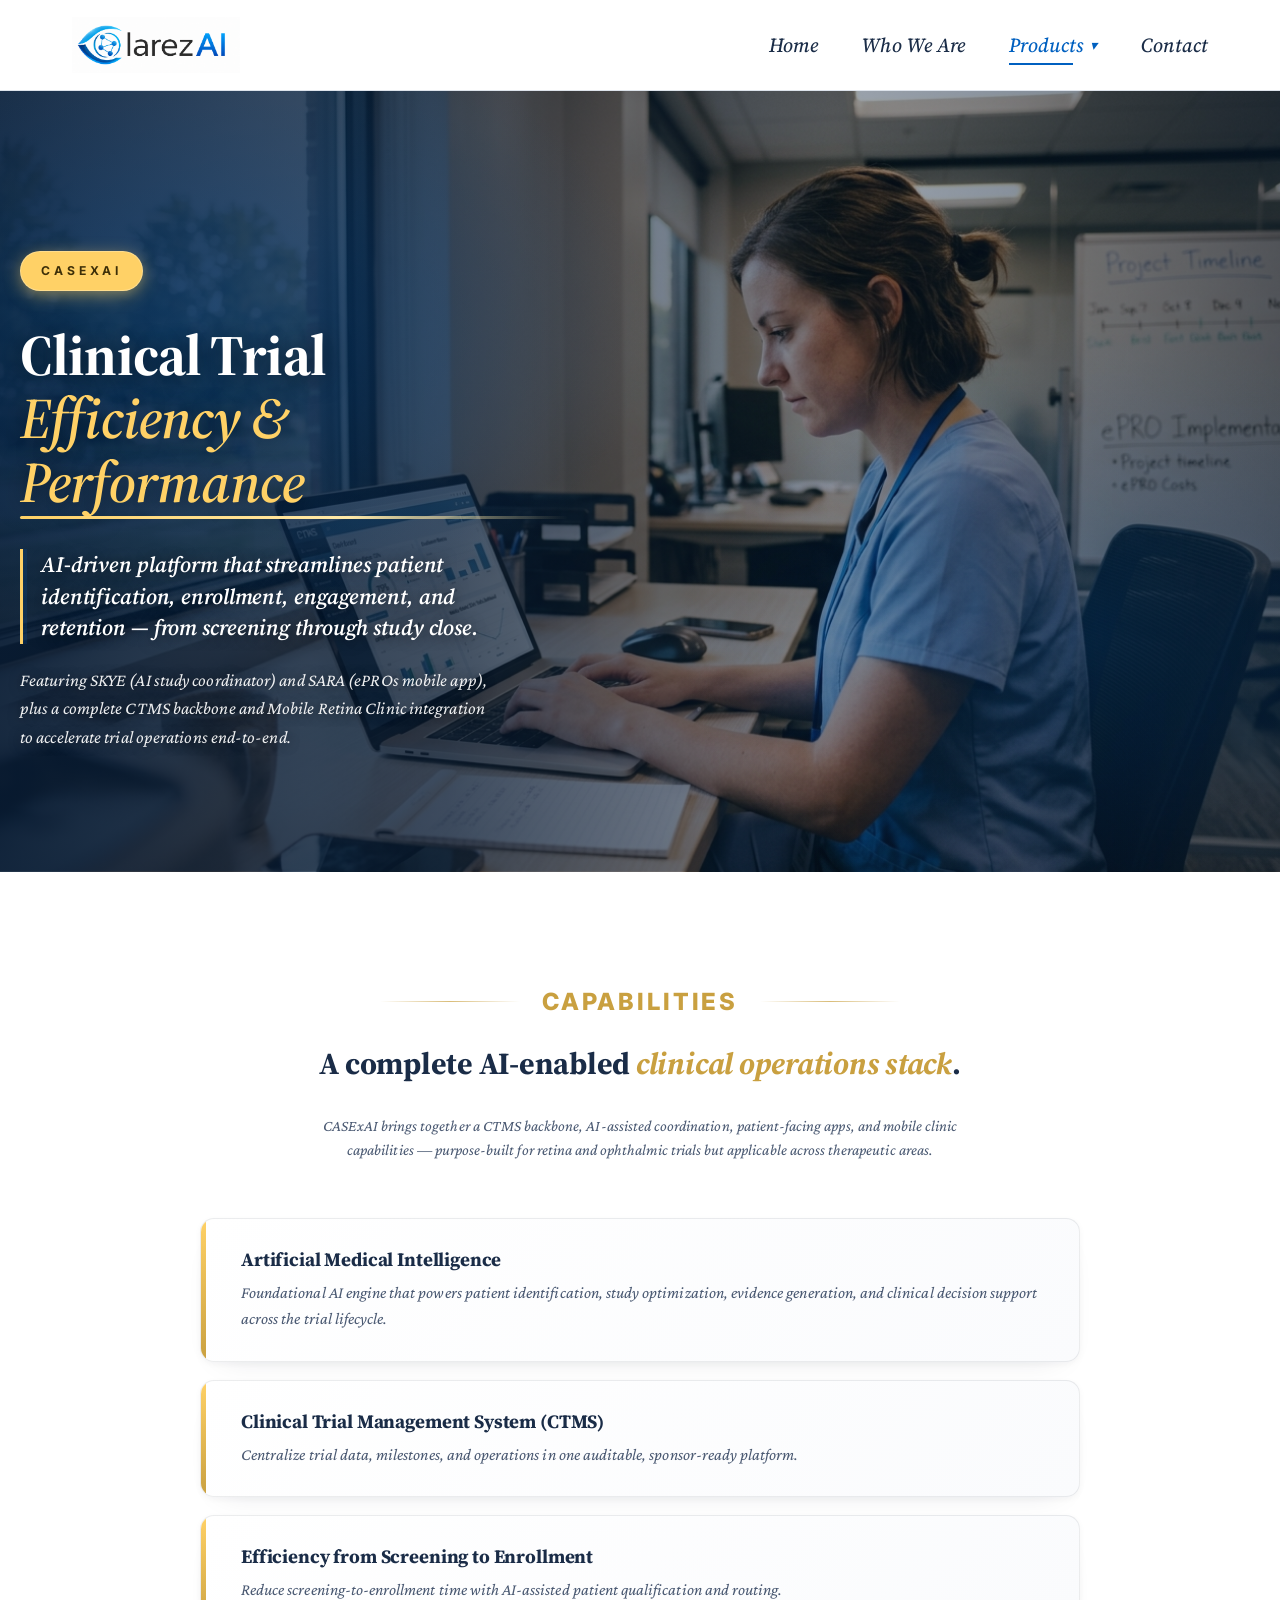
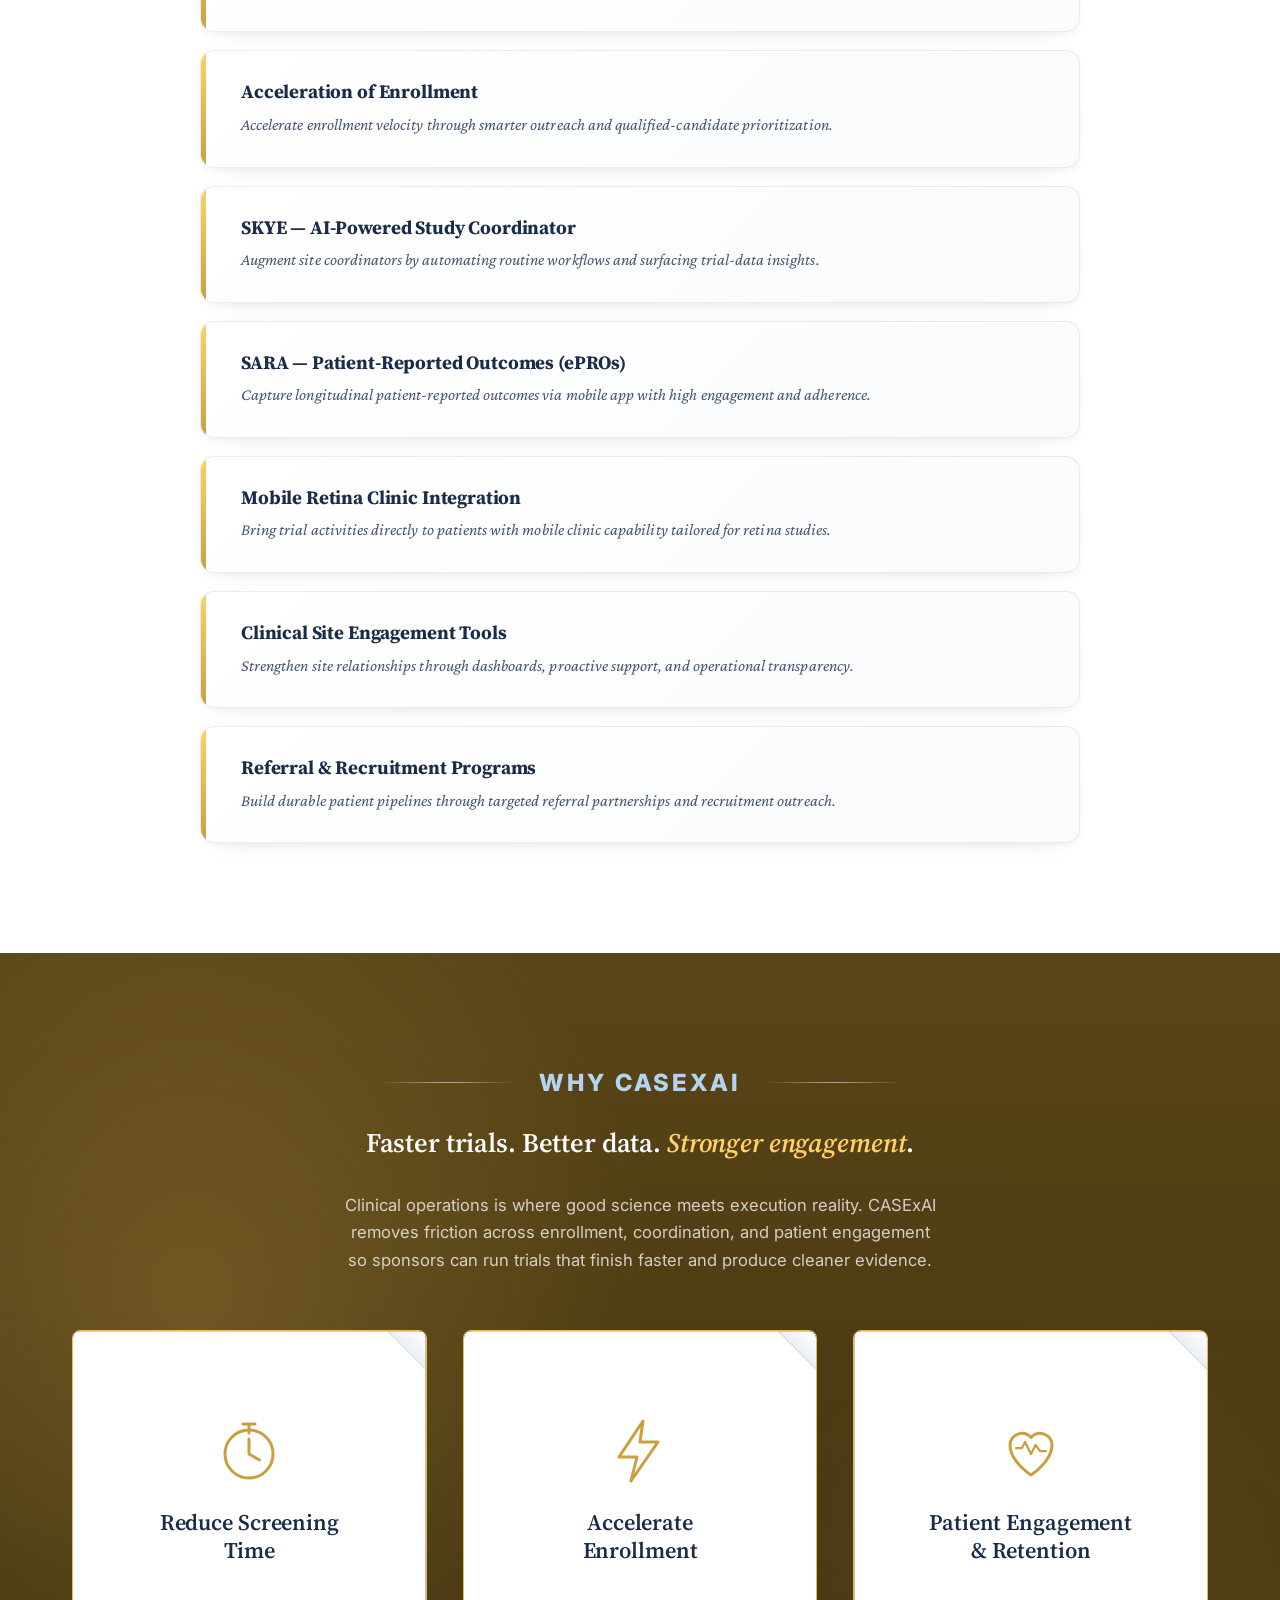
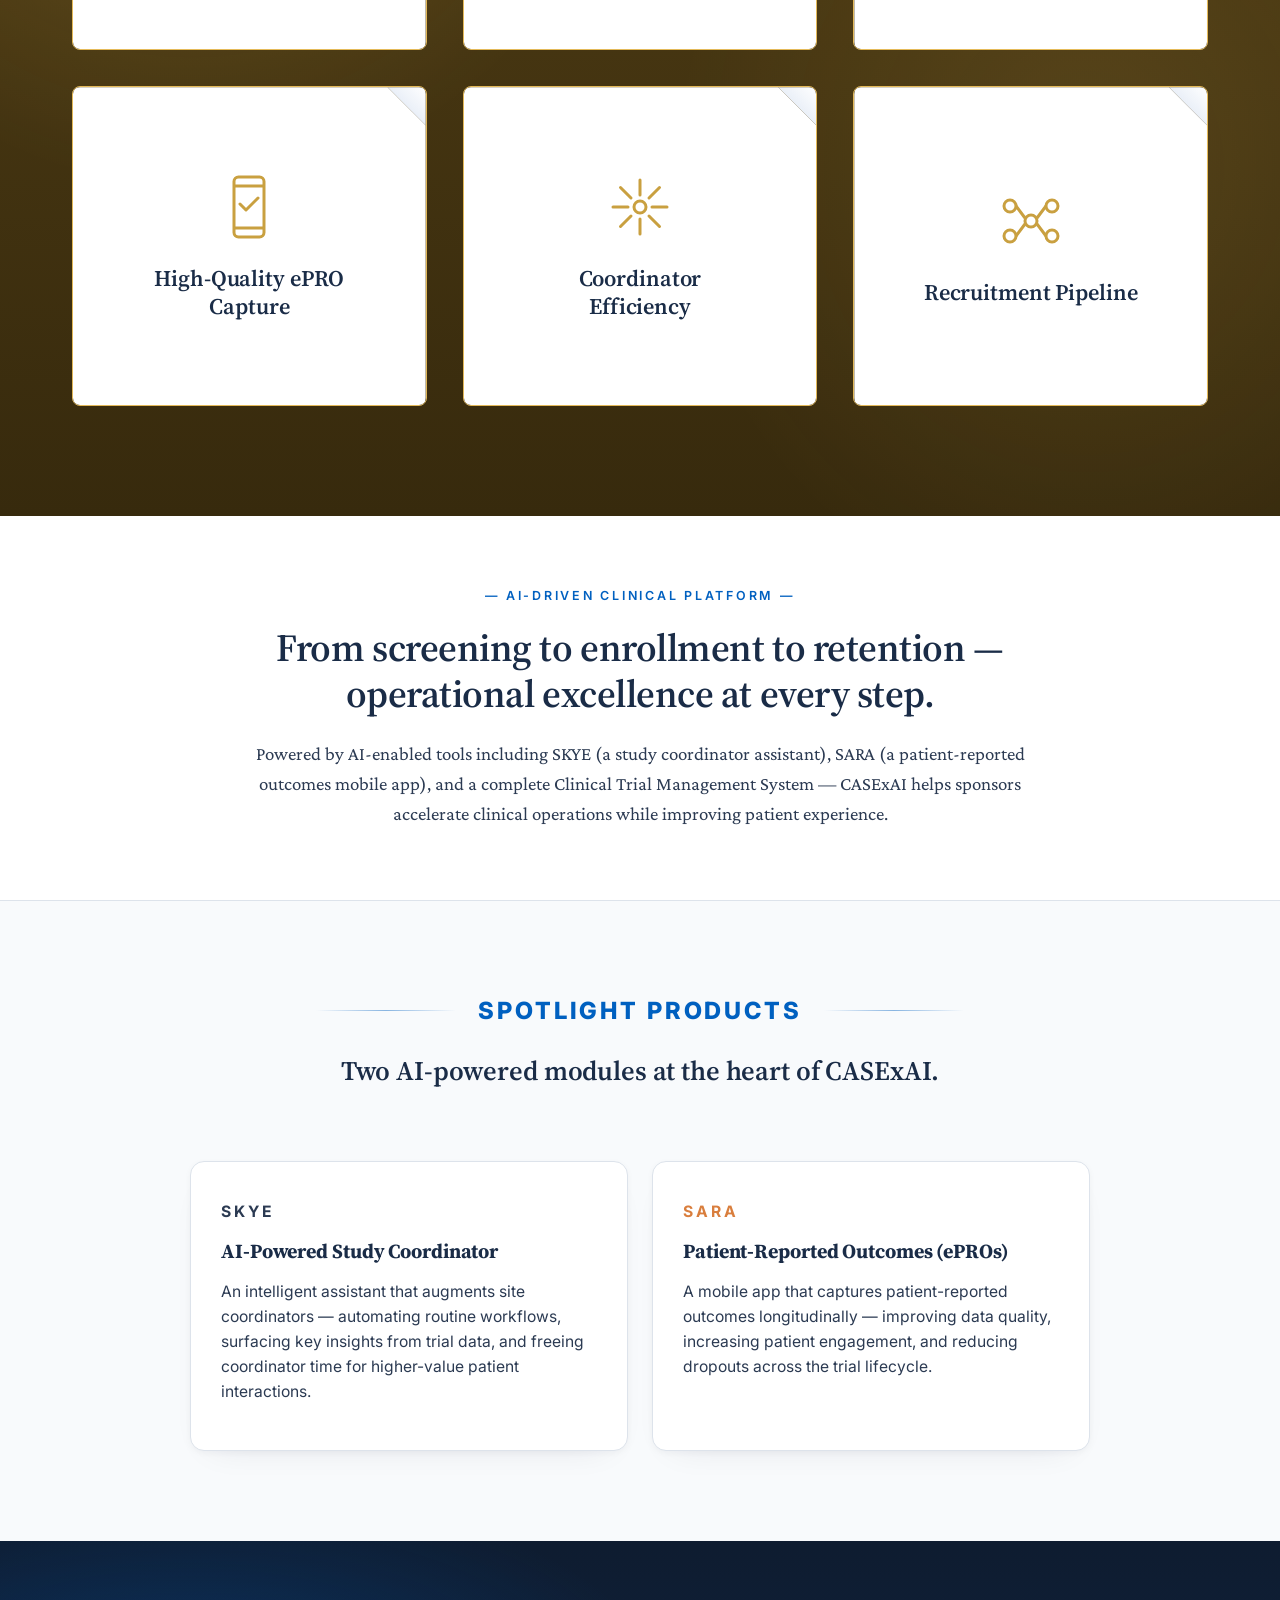
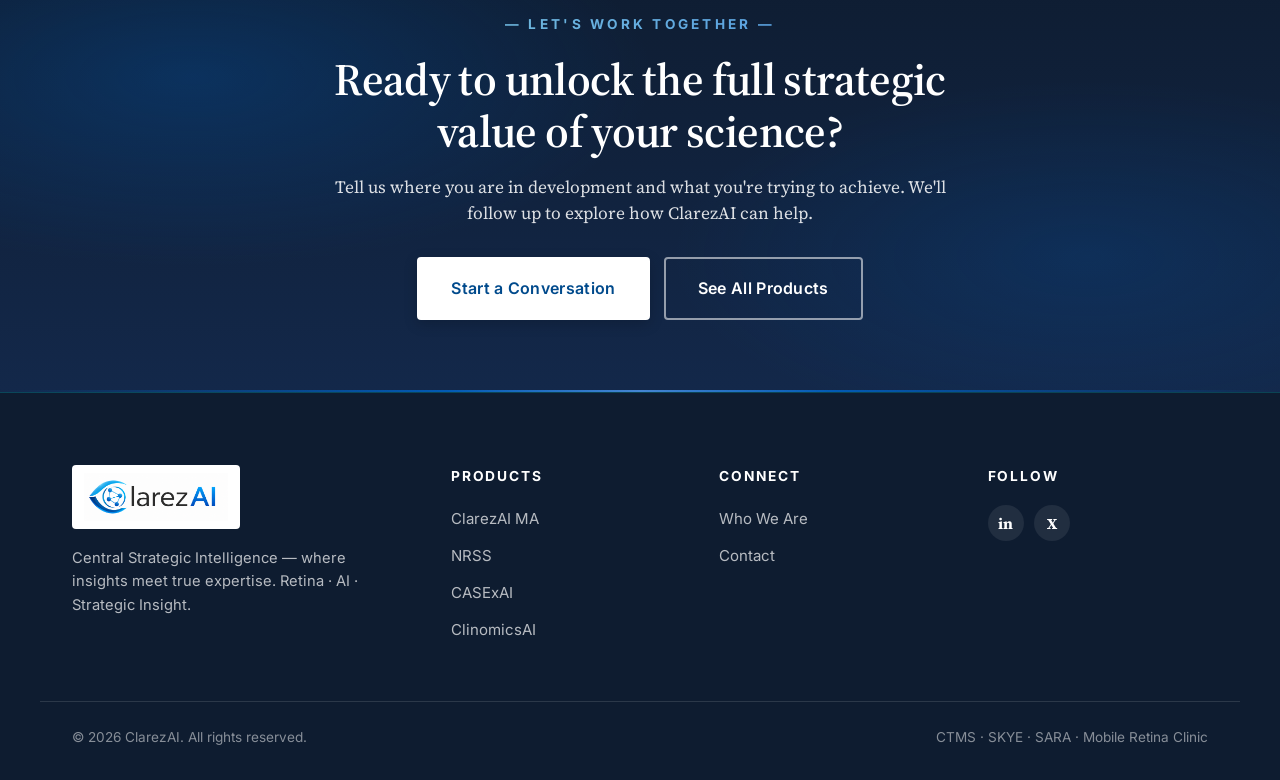
==== commit 0452da9c: "Add files via upload" ====
--- a/casexai.html
+++ b/casexai.html
@@ -62,34 +62,38 @@
       </header>
       <ul class="cap-list">
         <li class="cap-list__item reveal" style="--cap-delay:.05s">
+          <h3>Artificial Medical Intelligence</h3>
+          <p>Foundational AI engine that powers patient identification, study optimization, evidence generation, and clinical decision support across the trial lifecycle.</p>
+        </li>
+        <li class="cap-list__item reveal" style="--cap-delay:.12s">
           <h3>Clinical Trial Management System (CTMS)</h3>
           <p>Centralize trial data, milestones, and operations in one auditable, sponsor-ready platform.</p>
         </li>
-        <li class="cap-list__item reveal" style="--cap-delay:.12s">
+        <li class="cap-list__item reveal" style="--cap-delay:.19s">
           <h3>Efficiency from Screening to Enrollment</h3>
           <p>Reduce screening-to-enrollment time with AI-assisted patient qualification and routing.</p>
         </li>
-        <li class="cap-list__item reveal" style="--cap-delay:.19s">
+        <li class="cap-list__item reveal" style="--cap-delay:.26s">
           <h3>Acceleration of Enrollment</h3>
           <p>Accelerate enrollment velocity through smarter outreach and qualified-candidate prioritization.</p>
         </li>
-        <li class="cap-list__item reveal" style="--cap-delay:.26s">
+        <li class="cap-list__item reveal" style="--cap-delay:.33s">
           <h3>SKYE — AI-Powered Study Coordinator</h3>
           <p>Augment site coordinators by automating routine workflows and surfacing trial-data insights.</p>
         </li>
-        <li class="cap-list__item reveal" style="--cap-delay:.33s">
+        <li class="cap-list__item reveal" style="--cap-delay:.40s">
           <h3>SARA — Patient-Reported Outcomes (ePROs)</h3>
           <p>Capture longitudinal patient-reported outcomes via mobile app with high engagement and adherence.</p>
         </li>
-        <li class="cap-list__item reveal" style="--cap-delay:.40s">
+        <li class="cap-list__item reveal" style="--cap-delay:.47s">
           <h3>Mobile Retina Clinic Integration</h3>
           <p>Bring trial activities directly to patients with mobile clinic capability tailored for retina studies.</p>
         </li>
-        <li class="cap-list__item reveal" style="--cap-delay:.47s">
+        <li class="cap-list__item reveal" style="--cap-delay:.54s">
           <h3>Clinical Site Engagement Tools</h3>
           <p>Strengthen site relationships through dashboards, proactive support, and operational transparency.</p>
         </li>
-        <li class="cap-list__item reveal" style="--cap-delay:.54s">
+        <li class="cap-list__item reveal" style="--cap-delay:.61s">
           <h3>Referral &amp; Recruitment Programs</h3>
           <p>Build durable patient pipelines through targeted referral partnerships and recruitment outreach.</p>
         </li>
